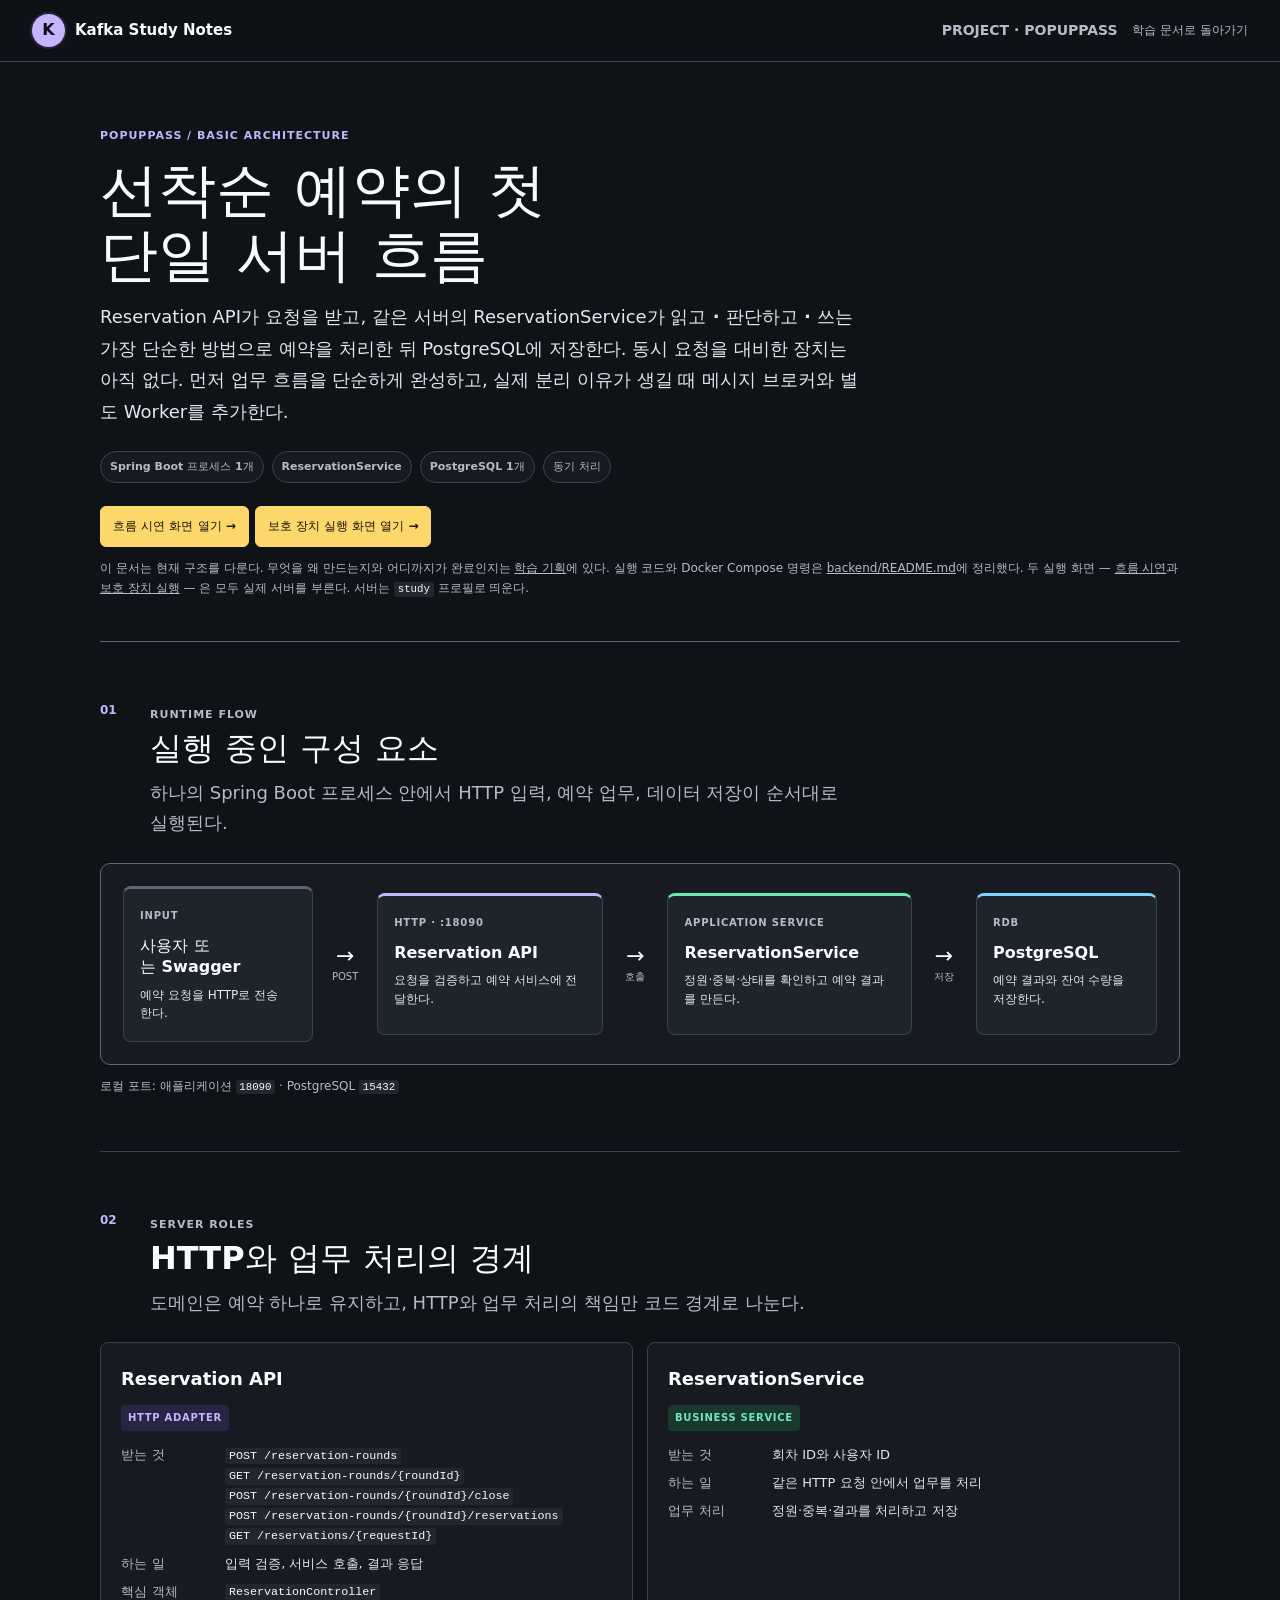
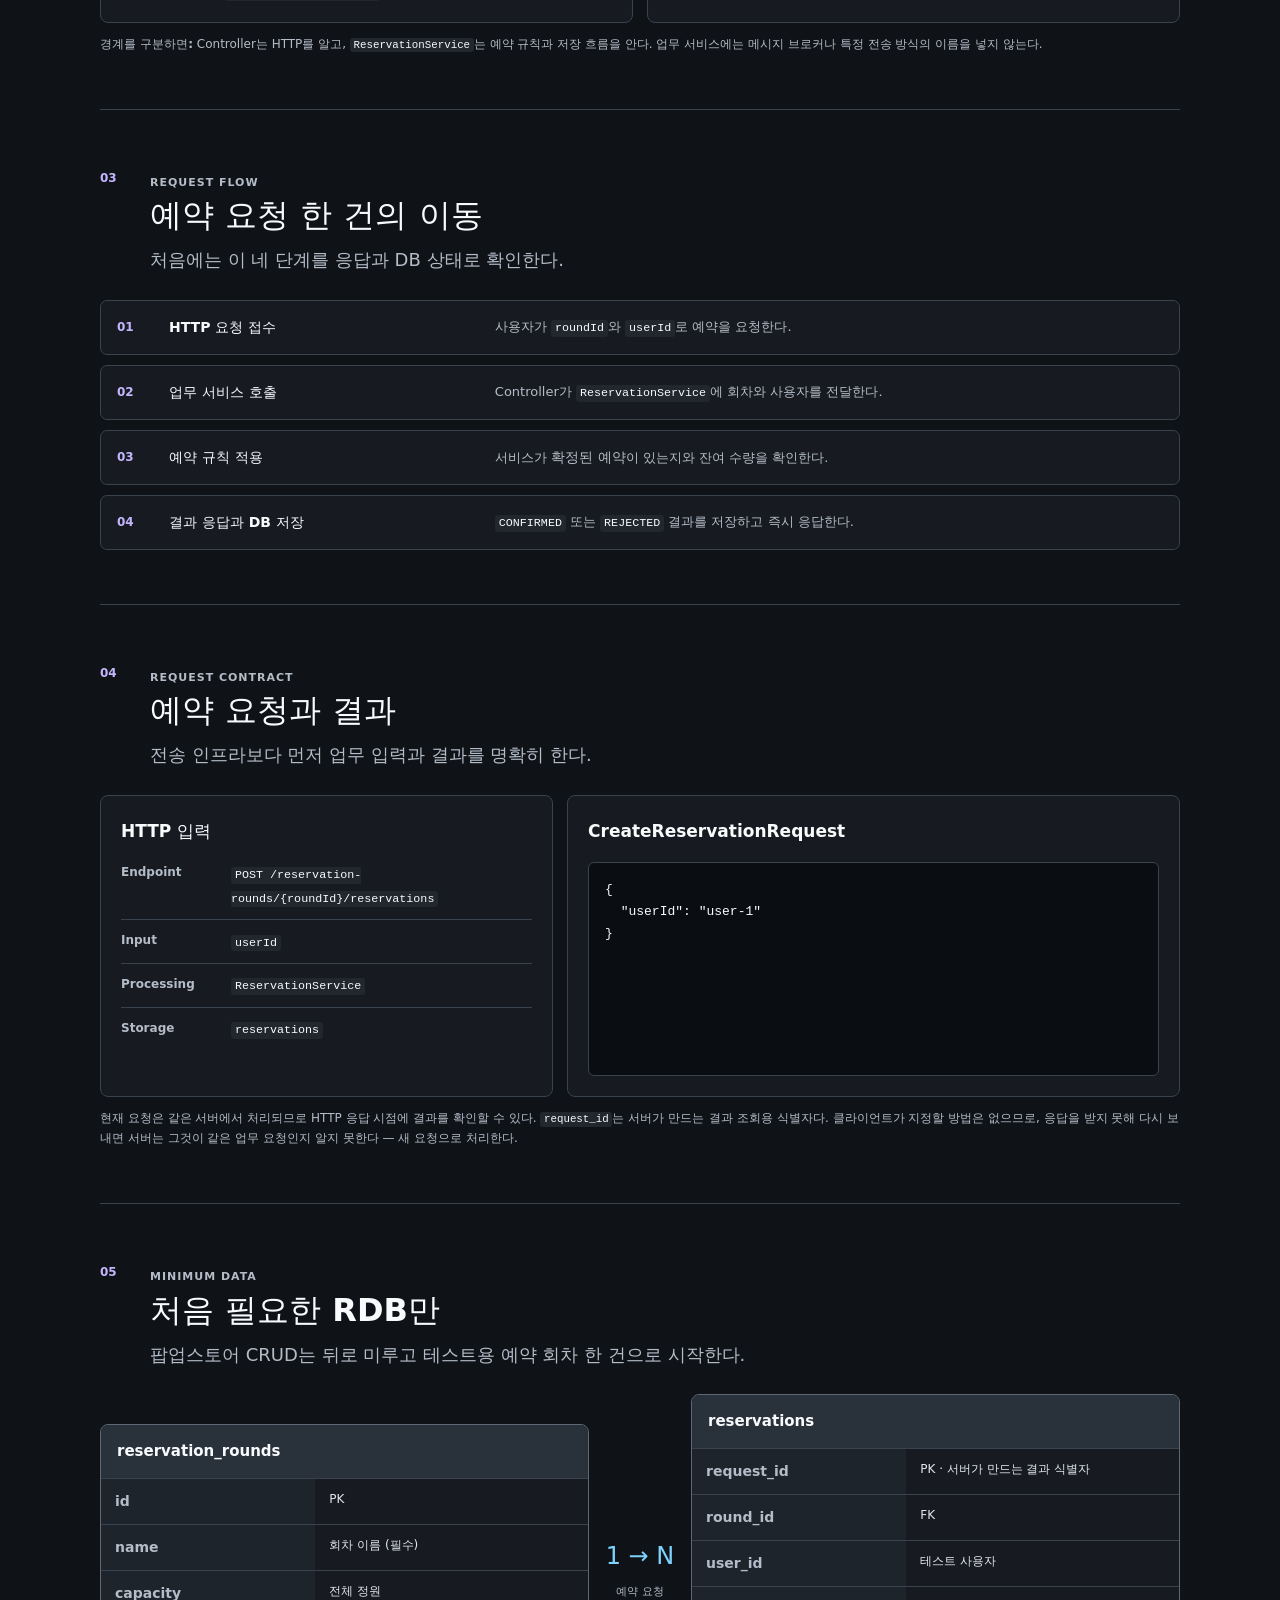
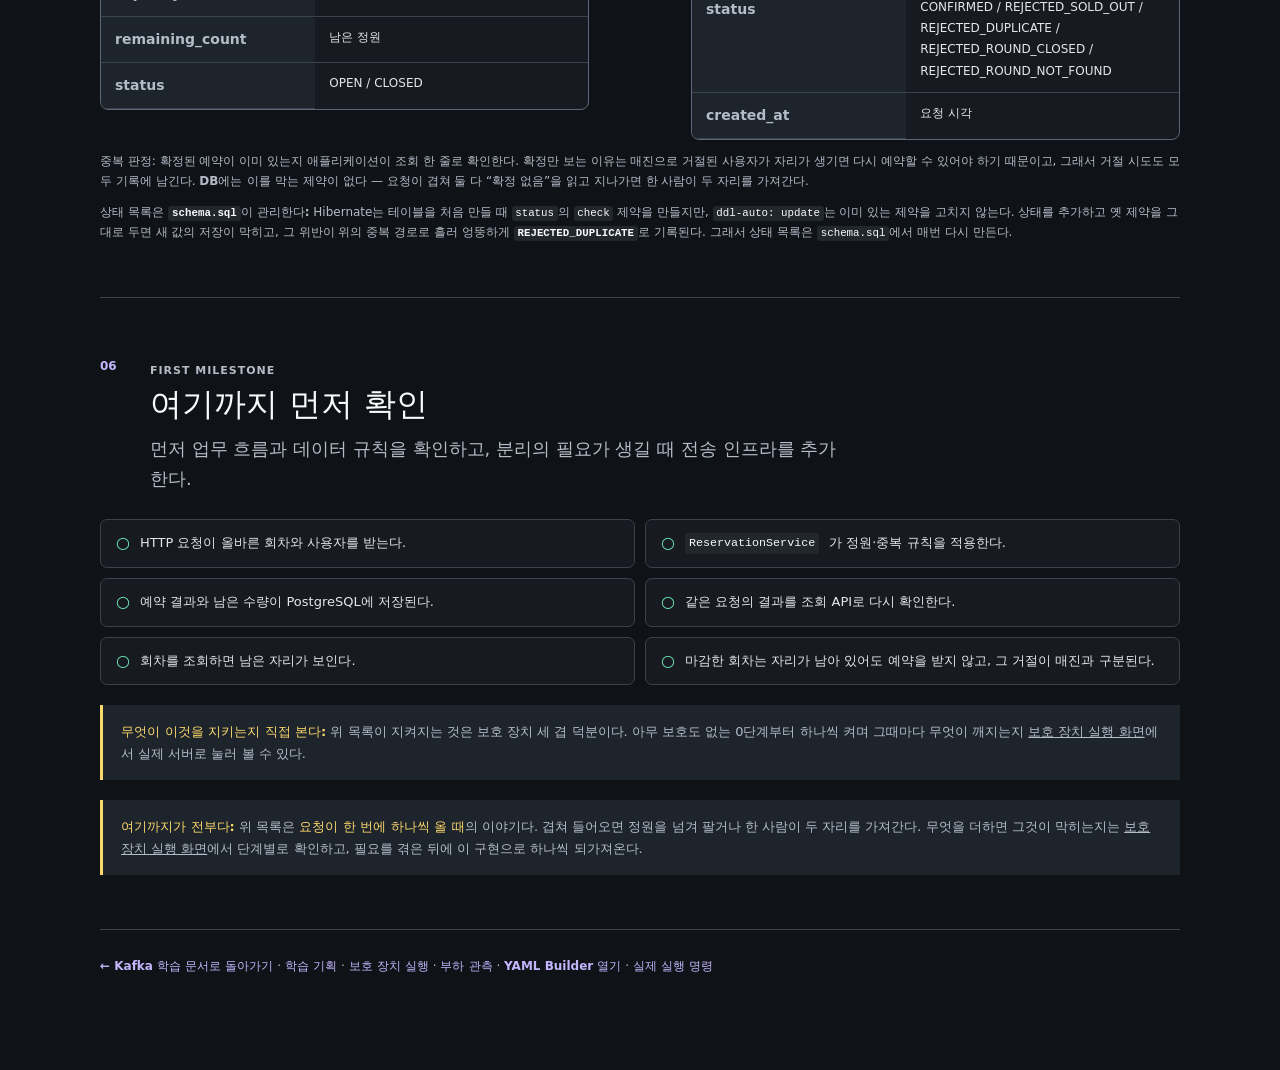
==== site/popup-pass-architecture.html @ 5873f917 "feat: PopupPass 순정 동기 MVP와 학습 화면 추가" ====
<!doctype html>
<html lang="ko">
<head>
  <meta charset="utf-8">
  <meta name="viewport" content="width=device-width, initial-scale=1">
  <meta name="theme-color" content="#0f1217">
  <meta name="description" content="PopupPass 단일 서버 MVP 아키텍처: HTTP API, 예약 서비스, PostgreSQL의 기본 흐름">
  <title>PopupPass MVP Architecture | Kafka Study Notes</title>
  <link rel="icon" href="data:,">
  <link rel="stylesheet" href="./assets/styles.css">
  <link rel="stylesheet" href="./assets/architecture.css">
</head>
<body class="architecture-mode">
  <a class="skip-link" href="#main-content">본문으로 이동</a>

  <header class="topbar">
    <a class="brand" href="./index.html#top" aria-label="Kafka 학습 문서로 돌아가기">
      <span class="brand-mark">K</span>
      <span class="brand-name">Kafka Study Notes</span>
    </a>
    <div class="topbar-context">PROJECT · POPUPPASS</div>
    <a class="architecture-back" href="./index.html#overview">학습 문서로 돌아가기</a>
  </header>

  <div class="page-shell">
    <main id="main-content">
      <header class="architecture-hero">
        <p class="architecture-eyebrow">PopupPass / Basic Architecture</p>
        <h1>선착순 예약의 첫 단일 서버 흐름</h1>
        <p class="architecture-lead">Reservation API가 요청을 받고, 같은 서버의 ReservationService가 <strong>읽고 · 판단하고 · 쓰는</strong> 가장 단순한 방법으로 예약을 처리한 뒤 PostgreSQL에 저장한다. 동시 요청을 대비한 장치는 아직 없다. 먼저 업무 흐름을 단순하게 완성하고, 실제 분리 이유가 생길 때 메시지 브로커와 별도 Worker를 추가한다.</p>
        <div class="architecture-pills" aria-label="첫 단계 구성">
          <span class="architecture-pill">Spring Boot 프로세스 1개</span>
          <span class="architecture-pill">ReservationService</span>
          <span class="architecture-pill">PostgreSQL 1개</span>
          <span class="architecture-pill">동기 처리</span>
        </div>
        <a class="architecture-demo-link" href="./popup-pass-demo.html">흐름 시연 화면 열기 →</a>
        <a class="architecture-demo-link" href="./popup-pass-guards.html">보호 장치 실행 화면 열기 →</a>
        <p class="architecture-note">이 문서는 <strong>현재 구조</strong>를 다룬다. 무엇을 왜 만드는지와 어디까지가 완료인지는 <a href="./popup-pass-plan.html">학습 기획</a>에 있다. 실행 코드와 Docker Compose 명령은 <a href="../backend/README.md">backend/README.md</a>에 정리했다. 두 실행 화면 &mdash; <a href="./popup-pass-demo.html">흐름 시연</a>과 <a href="./popup-pass-guards.html">보호 장치 실행</a> &mdash; 은 모두 실제 서버를 부른다. 서버는 <code>study</code> 프로필로 띄운다.</p>
      </header>

      <section class="architecture-section" id="architecture-flow">
        <div class="architecture-section-heading">
          <span>01</span>
          <div>
            <p class="architecture-section-label">Runtime Flow</p>
            <h2>실행 중인 구성 요소</h2>
            <p>하나의 Spring Boot 프로세스 안에서 HTTP 입력, 예약 업무, 데이터 저장이 순서대로 실행된다.</p>
          </div>
        </div>

        <div class="architecture-flow" role="img" aria-label="사용자에서 Reservation API, ReservationService, PostgreSQL로 이어지는 예약 처리 흐름">
          <article class="architecture-node">
            <span class="node-kind">Input</span>
            <strong>사용자 또는 Swagger</strong>
            <p>예약 요청을 HTTP로 전송한다.</p>
          </article>
          <div class="architecture-arrow" aria-hidden="true"><b>→</b><span>POST</span></div>
          <article class="architecture-node api">
            <span class="node-kind">HTTP · :18090</span>
            <strong>Reservation API</strong>
            <p>요청을 검증하고 예약 서비스에 전달한다.</p>
          </article>
          <div class="architecture-arrow" aria-hidden="true"><b>→</b><span>호출</span></div>
          <article class="architecture-node service">
            <span class="node-kind">Application Service</span>
            <strong>ReservationService</strong>
            <p>정원·중복·상태를 확인하고 예약 결과를 만든다.</p>
          </article>
          <div class="architecture-arrow" aria-hidden="true"><b>→</b><span>저장</span></div>
          <article class="architecture-node db">
            <span class="node-kind">RDB</span>
            <strong>PostgreSQL</strong>
            <p>예약 결과와 잔여 수량을 저장한다.</p>
          </article>
        </div>
        <p class="architecture-note">로컬 포트: 애플리케이션 <code>18090</code> · PostgreSQL <code>15432</code></p>
      </section>

      <section class="architecture-section" id="roles">
        <div class="architecture-section-heading">
          <span>02</span>
          <div>
            <p class="architecture-section-label">Server Roles</p>
            <h2>HTTP와 업무 처리의 경계</h2>
            <p>도메인은 예약 하나로 유지하고, HTTP와 업무 처리의 책임만 코드 경계로 나눈다.</p>
          </div>
        </div>

        <div class="architecture-card-grid">
          <article class="architecture-card">
            <h3>Reservation API</h3>
            <span class="card-role">HTTP Adapter</span>
            <dl>
              <dt>받는 것</dt>
              <dd>
                <code>POST /reservation-rounds</code><br>
                <code>GET /reservation-rounds/{roundId}</code><br>
                <code>POST /reservation-rounds/{roundId}/close</code><br>
                <code>POST /reservation-rounds/{roundId}/reservations</code><br>
                <code>GET /reservations/{requestId}</code>
              </dd>
              <dt>하는 일</dt>
              <dd>입력 검증, 서비스 호출, 결과 응답</dd>
              <dt>핵심 객체</dt>
              <dd><code>ReservationController</code></dd>
            </dl>
          </article>
          <article class="architecture-card service">
            <h3>ReservationService</h3>
            <span class="card-role">Business Service</span>
            <dl>
              <dt>받는 것</dt>
              <dd>회차 ID와 사용자 ID</dd>
              <dt>하는 일</dt>
              <dd>같은 HTTP 요청 안에서 업무를 처리</dd>
              <dt>업무 처리</dt>
              <dd>정원·중복·결과를 처리하고 저장</dd>
            </dl>
          </article>
        </div>
        <p class="architecture-note"><strong>경계를 구분하면:</strong> Controller는 HTTP를 알고, <code>ReservationService</code>는 예약 규칙과 저장 흐름을 안다. 업무 서비스에는 메시지 브로커나 특정 전송 방식의 이름을 넣지 않는다.</p>
      </section>

      <section class="architecture-section" id="request-flow">
        <div class="architecture-section-heading">
          <span>03</span>
          <div>
            <p class="architecture-section-label">Request Flow</p>
            <h2>예약 요청 한 건의 이동</h2>
            <p>처음에는 이 네 단계를 응답과 DB 상태로 확인한다.</p>
          </div>
        </div>

        <ol class="architecture-timeline">
          <li><span class="step-number">01</span><strong>HTTP 요청 접수</strong><span>사용자가 <code>roundId</code>와 <code>userId</code>로 예약을 요청한다.</span></li>
          <li><span class="step-number">02</span><strong>업무 서비스 호출</strong><span>Controller가 <code>ReservationService</code>에 회차와 사용자를 전달한다.</span></li>
          <li><span class="step-number">03</span><strong>예약 규칙 적용</strong><span>서비스가 <strong>확정된 예약</strong>이 있는지와 잔여 수량을 확인한다.</span></li>
          <li><span class="step-number">04</span><strong>결과 응답과 DB 저장</strong><span><code>CONFIRMED</code> 또는 <code>REJECTED</code> 결과를 저장하고 즉시 응답한다.</span></li>
        </ol>
      </section>

      <section class="architecture-section" id="record">
        <div class="architecture-section-heading">
          <span>04</span>
          <div>
            <p class="architecture-section-label">Request Contract</p>
            <h2>예약 요청과 결과</h2>
            <p>전송 인프라보다 먼저 업무 입력과 결과를 명확히 한다.</p>
          </div>
        </div>

        <div class="architecture-record">
          <div class="architecture-record-panel">
            <h3>HTTP 입력</h3>
            <dl class="architecture-record-list">
              <div><dt>Endpoint</dt><dd><code>POST /reservation-rounds/{roundId}/reservations</code></dd></div>
              <div><dt>Input</dt><dd><code>userId</code></dd></div>
              <div><dt>Processing</dt><dd><code>ReservationService</code></dd></div>
              <div><dt>Storage</dt><dd><code>reservations</code></dd></div>
            </dl>
          </div>
          <div class="architecture-record-panel">
            <h3>CreateReservationRequest</h3>
            <pre><code>{
  "userId": "user-1"
}</code></pre>
          </div>
        </div>
        <p class="architecture-note">현재 요청은 같은 서버에서 처리되므로 HTTP 응답 시점에 결과를 확인할 수 있다. <code>request_id</code>는 <strong>서버가 만드는 결과 조회용 식별자</strong>다. 클라이언트가 지정할 방법은 없으므로, 응답을 받지 못해 다시 보내면 서버는 그것이 같은 업무 요청인지 알지 못한다 &mdash; 새 요청으로 처리한다.</p>
      </section>

      <section class="architecture-section" id="data-model">
        <div class="architecture-section-heading">
          <span>05</span>
          <div>
            <p class="architecture-section-label">Minimum Data</p>
            <h2>처음 필요한 RDB만</h2>
            <p>팝업스토어 CRUD는 뒤로 미루고 테스트용 예약 회차 한 건으로 시작한다.</p>
          </div>
        </div>

        <div class="architecture-data-model">
          <div class="architecture-table">
            <h3>reservation_rounds</h3>
            <table>
              <tbody>
                <tr><th>id</th><td>PK</td></tr>
                <tr><th>name</th><td>회차 이름 (필수)</td></tr>
                <tr><th>capacity</th><td>전체 정원</td></tr>
                <tr><th>remaining_count</th><td>남은 정원</td></tr>
                <tr><th>status</th><td>OPEN / CLOSED</td></tr>
              </tbody>
            </table>
          </div>
          <div class="architecture-relation" aria-hidden="true"><b>1 → N</b><span>예약 요청</span></div>
          <div class="architecture-table">
            <h3>reservations</h3>
            <table>
              <tbody>
                <tr><th>request_id</th><td>PK · 서버가 만드는 결과 식별자</td></tr>
                <tr><th>round_id</th><td>FK</td></tr>
                <tr><th>user_id</th><td>테스트 사용자</td></tr>
                <tr><th>status</th><td>CONFIRMED / REJECTED_SOLD_OUT / REJECTED_DUPLICATE / REJECTED_ROUND_CLOSED / REJECTED_ROUND_NOT_FOUND</td></tr>
                <tr><th>created_at</th><td>요청 시각</td></tr>
              </tbody>
            </table>
          </div>
        </div>
        <p class="architecture-note">중복 판정: 확정된 예약이 이미 있는지 <strong>애플리케이션이 조회 한 줄로</strong> 확인한다. 확정만 보는 이유는 매진으로 거절된 사용자가 자리가 생기면 다시 예약할 수 있어야 하기 때문이고, 그래서 거절 시도도 모두 기록에 남긴다. <strong>DB에는 이를 막는 제약이 없다</strong> &mdash; 요청이 겹쳐 둘 다 &ldquo;확정 없음&rdquo;을 읽고 지나가면 한 사람이 두 자리를 가져간다.</p>
        <p class="architecture-note"><strong>상태 목록은 <code>schema.sql</code>이 관리한다:</strong> Hibernate는 테이블을 처음 만들 때 <code>status</code>의 <code>check</code> 제약을 만들지만, <code>ddl-auto: update</code>는 이미 있는 제약을 고치지 않는다. 상태를 추가하고 옛 제약을 그대로 두면 새 값의 저장이 막히고, 그 위반이 위의 중복 경로로 흘러 <strong>엉뚱하게 <code>REJECTED_DUPLICATE</code>로 기록된다</strong>. 그래서 상태 목록은 <code>schema.sql</code>에서 매번 다시 만든다.</p>
      </section>

      <section class="architecture-section" id="next-step">
        <div class="architecture-section-heading">
          <span>06</span>
          <div>
            <p class="architecture-section-label">First Milestone</p>
            <h2>여기까지 먼저 확인</h2>
            <p>먼저 업무 흐름과 데이터 규칙을 확인하고, 분리의 필요가 생길 때 전송 인프라를 추가한다.</p>
          </div>
        </div>

        <ul class="architecture-checklist">
          <li>HTTP 요청이 올바른 회차와 사용자를 받는다.</li>
          <li><code>ReservationService</code>가 정원·중복 규칙을 적용한다.</li>
          <li>예약 결과와 남은 수량이 PostgreSQL에 저장된다.</li>
          <li>같은 요청의 결과를 조회 API로 다시 확인한다.</li>
          <li>회차를 조회하면 남은 자리가 보인다.</li>
          <li>마감한 회차는 자리가 남아 있어도 예약을 받지 않고, 그 거절이 매진과 구분된다.</li>
        </ul>

        <div class="architecture-later"><strong>무엇이 이것을 지키는지 직접 본다:</strong> 위 목록이 지켜지는 것은 보호 장치 세 겹 덕분이다. 아무 보호도 없는 0단계부터 하나씩 켜며 그때마다 무엇이 깨지는지 <a href="./popup-pass-guards.html">보호 장치 실행 화면</a>에서 실제 서버로 눌러 볼 수 있다.</div>

        <div class="architecture-later"><strong>여기까지가 전부다:</strong> 위 목록은 <strong>요청이 한 번에 하나씩 올 때</strong>의 이야기다. 겹쳐 들어오면 정원을 넘겨 팔거나 한 사람이 두 자리를 가져간다. 무엇을 더하면 그것이 막히는지는 <a href="./popup-pass-guards.html">보호 장치 실행 화면</a>에서 단계별로 확인하고, 필요를 겪은 뒤에 이 구현으로 하나씩 되가져온다.</div>
      </section>

      <footer class="architecture-footer">
        <a href="./index.html#overview">← Kafka 학습 문서로 돌아가기</a>
        <span> · </span>
        <a href="./popup-pass-plan.html">학습 기획</a>
        <span> · </span>
        <a href="./popup-pass-guards.html">보호 장치 실행</a>
        <span> · </span>
        <a href="./popup-pass-load.html">부하 관측</a>
        <span> · </span>
        <a href="./yaml-builder.html">YAML Builder 열기</a>
        <span> · </span>
        <a href="../backend/README.md">실제 실행 명령</a>
      </footer>
    </main>
  </div>
</body>
</html>
---- site/assets/styles.css ----
:root {
  color-scheme: dark;
  --bg: #0f1217;
  --surface: #171b21;
  --panel: #1e242c;
  --panel-strong: #29313b;
  --text: #f8fafc;
  --body: #e3e7ed;
  --muted: #b4bcc8;
  --line: #3a424d;
  --line-strong: #5c6877;
  --producer: #c4b5fd;
  --producer-soft: #292344;
  --producer-line: #6b5aa7;
  --metadata: #7dd3fc;
  --partition: #7dd3fc;
  --partition-soft: #192f3e;
  --broker: #d8b4fe;
  --broker-soft: #2e2140;
  --consumer: #6ee7b7;
  --consumer-soft: #19392f;
  --builder: #fcd76b;
  --builder-soft: #3a2f16;
  --danger: #fda4af;
  --danger-soft: #3b2027;
  --code-bg: #0a0d12;
  --code-text: #f1f5f9;
  --header-height: 58px;
  --content-width: 900px;
  font-family: Pretendard, "Noto Sans KR", "Apple SD Gothic Neo", Inter, system-ui, -apple-system, BlinkMacSystemFont, "Segoe UI", sans-serif;
  --font-display: "Arial Rounded MT Bold", "Arial Rounded Bold", "Apple SD Gothic Neo", Pretendard, "Noto Sans KR", system-ui, sans-serif;
  font-synthesis: none;
}

* {
  box-sizing: border-box;
}

html {
  scroll-behavior: auto;
  scroll-padding-top: calc(var(--header-height) + 24px);
}

body {
  margin: 0;
  color: var(--text);
  background: var(--bg);
  font-size: 16px;
  line-height: 1.78;
  letter-spacing: 0;
}

a {
  color: inherit;
}

button,
summary {
  font: inherit;
  letter-spacing: 0;
}

.skip-link {
  position: fixed;
  top: 8px;
  left: 8px;
  z-index: 100;
  padding: 8px 12px;
  color: var(--bg);
  background: var(--text);
  border-radius: 4px;
  transform: translateY(-160%);
}

.skip-link:focus {
  transform: translateY(0);
}

.reading-progress {
  position: fixed;
  inset: 0 0 auto;
  z-index: 90;
  height: 3px;
  background: transparent;
}

.reading-progress span {
  display: block;
  width: 0;
  height: 100%;
  background: linear-gradient(90deg, var(--producer) 0 55%, var(--broker) 55% 100%);
  transition: width 100ms linear;
}

.topbar {
  position: sticky;
  top: 0;
  z-index: 50;
  display: flex;
  align-items: center;
  height: var(--header-height);
  padding: 0 28px;
  background: rgba(15, 18, 23, 0.96);
  border-bottom: 1px solid var(--line);
  backdrop-filter: blur(10px);
}

.brand {
  display: inline-flex;
  align-items: center;
  gap: 10px;
  color: var(--text);
  text-decoration: none;
}

.brand-mark {
  display: grid;
  width: 30px;
  height: 30px;
  place-items: center;
  color: #110d1b;
  background: var(--producer);
  box-shadow: 0 0 0 2px rgba(167, 139, 250, 0.16);
  border-radius: 50%;
  font-size: 15px;
  font-weight: 800;
}

.brand-name {
  font-size: 14px;
  font-weight: 750;
}

.topbar-context {
  display: flex;
  align-items: center;
  gap: 10px;
  margin-left: auto;
  color: var(--muted);
  font-size: 13px;
  font-weight: 650;
}

.chapter-switch {
  display: inline-flex;
  gap: 3px;
  margin-left: 20px;
  padding: 3px;
  background: var(--surface);
  border: 1px solid var(--line);
  border-radius: 7px;
}

.chapter-switch a {
  display: inline-flex;
  align-items: center;
  padding: 6px 10px;
  color: var(--muted);
  background: transparent;
  border: 0;
  border-radius: 4px;
  cursor: pointer;
  font-size: 12px;
  font-weight: 760;
  line-height: 1.2;
  text-decoration: none;
  transition: color 140ms ease, background 140ms ease, box-shadow 140ms ease;
}

.chapter-switch a .chapter-index {
  margin-right: 4px;
  color: var(--producer);
  font-size: 10px;
  font-variant-numeric: tabular-nums;
}

.chapter-switch a:hover,
.chapter-switch a:focus-visible {
  color: var(--text);
  background: var(--panel-strong);
  outline: none;
}

.chapter-switch a:focus-visible {
  box-shadow: 0 0 0 2px rgba(167, 139, 250, 0.5);
}

.chapter-switch a.is-active {
  color: var(--text);
  background: var(--producer-soft);
  box-shadow: inset 0 0 0 1px rgba(167, 139, 250, 0.28);
}

.chapter-switch a.is-active .chapter-index {
  color: #c4b5fd;
}

.tool-launch {
  display: inline-flex;
  align-items: baseline;
  gap: 7px;
  margin-left: 10px;
  padding: 7px 10px;
  color: var(--muted);
  background: rgba(251, 191, 36, 0.05);
  border: 1px solid rgba(251, 191, 36, 0.28);
  border-radius: 5px;
  text-decoration: none;
  transition: color 140ms ease, background 140ms ease, border-color 140ms ease;
}

.tool-launch span {
  color: var(--builder);
  font-size: 9px;
  font-weight: 850;
  letter-spacing: 0.08em;
}

.tool-launch strong {
  font-size: 12px;
  font-weight: 760;
}

.tool-launch:hover,
.tool-launch:focus-visible,
.tool-launch.is-active {
  color: var(--text);
  background: var(--builder-soft);
  border-color: var(--builder);
  outline: none;
}

.builder-topbar .tool-launch {
  margin-left: auto;
}

.builder-page-back {
  margin-left: 12px;
  color: var(--muted);
  font-size: 12px;
  font-weight: 700;
  text-decoration: none;
}

.builder-page-back:hover,
.builder-page-back:focus-visible {
  color: var(--text);
  text-decoration: underline;
  outline: none;
}

.topbar-index {
  padding-left: 10px;
  color: var(--broker);
  border-left: 1px solid var(--line);
  font-variant-numeric: tabular-nums;
}

.mobile-nav {
  display: none;
}

.page-shell {
  display: grid;
  grid-template-columns: 248px minmax(0, var(--content-width));
  gap: 48px;
  width: min(1244px, calc(100% - 48px));
  margin: 0 auto;
}

.sidebar {
  position: sticky;
  top: var(--header-height);
  align-self: start;
  height: calc(100vh - var(--header-height));
  padding: 38px 28px 32px 0;
  border-right: 1px solid var(--line);
  overflow-y: auto;
}

.sidebar-heading {
  display: flex;
  align-items: flex-start;
  gap: 12px;
  padding-bottom: 22px;
  border-bottom: 1px solid var(--line);
}

.section-number {
  color: var(--producer);
  font-size: 12px;
  font-weight: 800;
  font-variant-numeric: tabular-nums;
}

.sidebar-heading div {
  display: grid;
  gap: 2px;
}

.sidebar-heading strong {
  font-size: 14px;
}

.sidebar-heading div span {
  color: var(--muted);
  font-size: 12px;
}

.toc {
  display: grid;
  gap: 2px;
  padding: 18px 0;
}

.toc[hidden] {
  display: none;
}

.toc-group {
  display: flex;
  align-items: center;
  gap: 10px;
  margin-top: 11px;
  padding: 9px 10px 4px 16px;
  color: var(--muted);
  font-size: 9px;
  font-weight: 850;
  letter-spacing: 0.08em;
  text-transform: uppercase;
}

.toc-group:first-child {
  margin-top: 0;
}

.toc a {
  position: relative;
  padding: 7px 10px 7px 16px;
  color: var(--muted);
  border-radius: 4px;
  font-size: 13px;
  font-weight: 600;
  text-decoration: none;
}

.toc a::before {
  position: absolute;
  top: 50%;
  left: 0;
  width: 3px;
  height: 0;
  background: var(--producer);
  border-radius: 2px;
  content: "";
  transform: translateY(-50%);
  transition: height 140ms ease;
}

.toc a:hover,
.toc a.is-active {
  color: var(--text);
  background: var(--panel);
}

.toc a.is-active::before {
  height: 18px;
}

.sidebar-source {
  display: grid;
  gap: 2px;
  padding-top: 18px;
  border-top: 1px solid var(--line);
  font-size: 12px;
}

.sidebar-source span {
  color: var(--muted);
}

.sidebar-source a {
  color: var(--producer);
  font-weight: 650;
  text-decoration: none;
  overflow-wrap: break-word;
}

main {
  min-width: 0;
  padding: 62px 0 96px;
}

.article-header {
  padding-bottom: 46px;
  border-bottom: 1px solid var(--line-strong);
}

.eyebrow {
  margin: 0 0 10px;
  color: var(--producer);
  font-size: 12px;
  font-weight: 800;
  text-transform: uppercase;
}

h1,
h2,
h3,
p {
  letter-spacing: 0;
}

h1 {
  margin: 0;
  font-size: 42px;
  line-height: 1.16;
}

.lead {
  max-width: 720px;
  margin: 16px 0 0;
  color: var(--body);
  font-size: 20px;
  line-height: 1.6;
}

.quick-facts {
  display: grid;
  grid-template-columns: repeat(4, minmax(0, 1fr));
  margin: 34px 0 0;
  border-top: 1px solid var(--line);
  border-bottom: 1px solid var(--line);
}

.quick-facts div {
  padding: 15px 16px;
  border-right: 1px solid var(--line);
}

.quick-facts div:last-child {
  border-right: 0;
}

.quick-facts dt {
  color: var(--muted);
  font-size: 11px;
  font-weight: 700;
}

.quick-facts dd {
  margin: 2px 0 0;
  font-size: 14px;
  font-weight: 750;
}

.system-plane-map {
  display: grid;
  grid-template-columns: repeat(3, minmax(0, 1fr));
  margin: 34px 0 0;
  border: 1px solid var(--line-strong);
  border-radius: 8px;
  overflow: hidden;
}

.system-plane-map article {
  display: grid;
  gap: 8px;
  align-content: start;
  min-width: 0;
  padding: 18px;
  background: var(--surface);
}

.system-plane-map article + article {
  border-left: 1px solid var(--line);
}

.system-plane-map article > span {
  color: var(--producer);
  font-size: 9px;
  font-weight: 850;
  letter-spacing: 0.08em;
}

.system-plane-map .cluster-boundary-card {
  background: linear-gradient(145deg, rgba(216, 180, 254, 0.1), var(--surface) 72%);
}

.system-plane-map .cluster-boundary-card > span {
  color: var(--broker);
}

.system-plane-map .control-plane-card {
  background: linear-gradient(145deg, rgba(125, 211, 252, 0.1), var(--surface) 72%);
}

.system-plane-map .control-plane-card > span {
  color: var(--partition);
}

.system-plane-map strong {
  font-size: 14px;
  line-height: 1.4;
}

.system-plane-map p {
  margin: 0;
  color: var(--muted);
  font-size: 11px;
  line-height: 1.6;
}

.plane-boundary-note {
  margin: 12px 0 0;
  padding: 12px 14px;
  color: var(--muted);
  background: rgba(125, 211, 252, 0.06);
  border-left: 2px solid var(--partition);
  font-size: 12px;
  line-height: 1.65;
}

.plane-boundary-note strong {
  color: var(--text);
}

.flow-summary {
  display: flex;
  flex-wrap: wrap;
  align-items: center;
  gap: 8px;
  margin: 26px 0 0;
  padding: 0;
  list-style: none;
}

.flow-summary li {
  display: inline-flex;
  align-items: center;
  color: var(--body);
  font-size: 13px;
  font-weight: 650;
}

.flow-summary li:not(:last-child)::after {
  margin-left: 8px;
  color: var(--broker);
  content: "→";
}

.document-roadmap {
  display: grid;
  grid-template-columns: repeat(4, minmax(0, 1fr));
  margin-top: 28px;
  border: 1px solid var(--line-strong);
  border-radius: 8px;
  overflow: hidden;
}

.document-roadmap a {
  position: relative;
  display: grid;
  align-content: start;
  gap: 7px;
  min-width: 0;
  padding: 18px 16px;
  color: inherit;
  background: linear-gradient(145deg, rgba(167, 139, 250, 0.06), transparent 70%);
  text-decoration: none;
  transition: background 140ms ease;
}

.document-roadmap a + a {
  border-left: 1px solid var(--line);
}

.document-roadmap a:hover,
.document-roadmap a:focus-visible {
  background: var(--producer-soft);
  outline: none;
}

.document-roadmap span {
  display: flex;
  align-items: center;
  justify-content: space-between;
  gap: 8px;
  color: var(--producer);
  font-size: 9px;
  font-weight: 850;
  letter-spacing: 0.07em;
}

.document-roadmap span b {
  padding: 2px 6px;
  color: var(--muted);
  background: #1b1d24;
  border-radius: 10px;
  font-size: 9px;
  letter-spacing: 0;
}

.document-roadmap strong {
  font-size: 13px;
}

.document-roadmap p {
  margin: 0;
  color: var(--muted);
  font-size: 10px;
  line-height: 1.5;
}

.content-section {
  padding: 58px 0;
  border-bottom: 1px solid var(--line);
}

.section-heading {
  display: grid;
  grid-template-columns: 40px minmax(0, 1fr);
  gap: 12px;
  align-items: start;
  margin-bottom: 24px;
}

.section-heading > span {
  padding-top: 4px;
  color: var(--producer);
  font-size: 12px;
  font-weight: 800;
  font-variant-numeric: tabular-nums;
}

.section-heading p {
  margin: 0 0 2px;
  color: var(--muted);
  font-size: 11px;
  font-weight: 750;
  text-transform: uppercase;
}

.section-heading h2 {
  margin: 0;
  font-size: 28px;
  line-height: 1.3;
}

.content-section > p,
.content-section > h3 {
  margin-left: 52px;
}

.content-section > p {
  color: var(--body);
  line-height: 1.82;
}

.content-section > h3 {
  margin-top: 36px;
  margin-bottom: 10px;
  font-size: 18px;
}

code {
  padding: 0.12em 0.34em;
  color: var(--text);
  background: #22262d;
  border-radius: 3px;
  font-family: "SFMono-Regular", Consolas, "Liberation Mono", monospace;
  font-size: 0.9em;
  /* 식별자를 카드 폭에 맞춘다는 이유로 단어 중간에서 자르지 않는다. */
  overflow-wrap: break-word;
  word-break: normal;
}

p {
  text-wrap: pretty;
}

h1,
h2,
h3,
strong {
  text-wrap: balance;
}

.standard-choices {
  display: grid;
  grid-template-columns: repeat(3, minmax(0, 1fr));
  margin: 30px 0 0 52px;
  border: 1px solid var(--line-strong);
  border-radius: 8px;
  overflow: hidden;
}

.standard-choices article {
  display: grid;
  align-content: start;
  gap: 10px;
  min-width: 0;
  padding: 22px 20px;
}

.standard-choices article + article {
  border-left: 1px solid var(--line);
}

.standard-choices .recommended-choice {
  background: linear-gradient(145deg, rgba(103, 199, 255, 0.12), rgba(167, 139, 250, 0.05) 72%);
  box-shadow: inset 3px 0 var(--metadata);
}

.standard-choices > article > span,
.component-status span,
.send-modes article > span,
.optional-pattern article > span,
.factory-map span {
  color: var(--muted);
  font-size: 9px;
  font-weight: 850;
  letter-spacing: 0.08em;
  text-transform: uppercase;
}

.standard-choices .recommended-choice > span {
  color: var(--metadata);
}

.standard-choices h3 {
  margin: 0;
  font-size: 15px;
}

.standard-choices code {
  display: block;
  min-height: 58px;
  padding: 10px 11px;
  color: #ddd6fe;
  background: #0b0d11;
  border: 1px solid var(--line);
  font-size: 10px;
  line-height: 1.75;
}

.standard-choices p {
  margin: 0;
  color: var(--muted);
  font-size: 12px;
}

.implementation-version {
  margin: 18px 0 0 52px;
}

.implementation-version + .implementation-version {
  margin-top: 22px;
}

.implementation-version-header {
  display: flex;
  flex-wrap: wrap;
  gap: 12px 20px;
  align-items: center;
  justify-content: space-between;
  padding: 15px 18px;
  background: linear-gradient(90deg, rgba(103, 199, 255, 0.09), transparent 76%);
  border: 1px solid #345b8f;
  border-bottom: 0;
  border-radius: 7px 7px 0 0;
}

.implementation-version-header > div {
  display: grid;
  gap: 2px;
}

.implementation-version-header span {
  color: var(--metadata);
  font-size: 9px;
  font-weight: 850;
  letter-spacing: 0.08em;
}

.implementation-version-header strong {
  font-size: 15px;
}

.implementation-version-header > code {
  color: var(--muted);
  background: #0b0d11;
  border: 1px solid var(--line);
  font-size: 9px;
}

.native-implementation .implementation-version-header {
  background: linear-gradient(90deg, var(--producer-soft), transparent 76%);
  border-color: var(--producer-line);
}

.native-implementation .implementation-version-header span {
  color: var(--producer);
}

.implementation-guide {
  display: grid;
  grid-template-columns: minmax(220px, 0.78fr) minmax(0, 1.52fr);
  margin: 0;
  border: 1px solid var(--line-strong);
  border-radius: 0 0 7px 7px;
  overflow: hidden;
}

/* Spring 예제는 제네릭 타입·Future 선언이 길어 코드 영역을 조금 더 넓게 둔다. */
.spring-implementation .implementation-guide {
  grid-template-columns: minmax(220px, 0.72fr) minmax(0, 1.68fr);
}

.implementation-checklist {
  margin: 0;
  padding: 8px 20px;
  background: linear-gradient(145deg, rgba(103, 199, 255, 0.08), transparent 78%);
  border-right: 1px solid var(--line);
  list-style: none;
}

.implementation-checklist li {
  display: grid;
  grid-template-columns: 28px minmax(0, 1fr);
  gap: 10px;
  align-items: start;
  padding: 14px 0;
}

.implementation-checklist li + li {
  border-top: 1px solid var(--line);
}

.implementation-checklist li > span {
  display: grid;
  place-items: center;
  width: 26px;
  height: 26px;
  color: var(--metadata);
  background: rgba(103, 199, 255, 0.08);
  border: 1px solid #345b8f;
  border-radius: 50%;
  font-family: "SFMono-Regular", Consolas, "Liberation Mono", monospace;
  font-size: 8px;
  font-weight: 850;
}

.implementation-checklist strong {
  display: block;
  font-size: 12px;
}

.implementation-checklist p {
  margin: 3px 0 0;
  color: var(--muted);
  font-size: 11px;
}

.native-implementation .implementation-checklist {
  background: linear-gradient(145deg, var(--producer-soft), transparent 78%);
}

.native-implementation .implementation-checklist li > span {
  color: var(--producer);
  background: var(--producer-soft);
  border-color: var(--producer-line);
}

.implementation-guide .implementation-code {
  margin: 0;
  border-radius: 0;
}

.implementation-code pre {
  padding: 18px 20px;
}

.implementation-rule {
  display: flex;
  flex-wrap: wrap;
  gap: 7px;
  padding: 13px 16px;
  background: var(--producer-soft);
  border-top: 1px solid var(--producer-line);
}

.implementation-rule code {
  color: #ddd6fe;
  background: #171224;
  font-size: 9px;
}

.implementation-rule span {
  flex-basis: 100%;
  color: var(--muted);
  font-size: 10px;
}

.producer-lifecycle {
  display: grid;
  grid-template-columns: repeat(4, minmax(0, 1fr));
  margin: 18px 0 0 52px;
  background: #0d0f13;
  border: 1px solid var(--line);
  border-radius: 7px;
  overflow: hidden;
}

.producer-lifecycle article {
  display: grid;
  grid-template-columns: 30px minmax(0, 1fr);
  gap: 7px 9px;
  align-content: start;
  min-width: 0;
  padding: 18px 16px;
}

.producer-lifecycle article + article {
  border-left: 1px solid var(--line);
}

.producer-lifecycle .lifecycle-index {
  display: grid;
  place-items: center;
  width: 28px;
  height: 28px;
  color: var(--producer);
  background: var(--producer-soft);
  border: 1px solid var(--producer-line);
  border-radius: 50%;
  font-family: "SFMono-Regular", Consolas, "Liberation Mono", monospace;
  font-size: 9px;
  font-weight: 850;
}

.producer-lifecycle strong {
  align-self: center;
  font-size: 12px;
}

.producer-lifecycle p {
  grid-column: 2;
  margin: 0;
  color: var(--muted);
  font-size: 11px;
}

.component-status {
  display: grid;
  grid-template-columns: repeat(3, minmax(0, 1fr));
  margin: 18px 0 0 52px;
  border: 1px solid var(--line-strong);
  border-radius: 8px;
  overflow: hidden;
}

.component-status article {
  display: grid;
  align-content: start;
  min-width: 0;
  padding: 20px 18px;
}

.component-status article + article {
  border-left: 1px solid var(--line);
}

.component-status h3 {
  margin: 10px 0 8px;
  font-size: 15px;
}

.component-status p {
  min-height: 72px;
  margin: 0;
  color: var(--muted);
  font-size: 12px;
}

.component-status article > strong {
  align-self: end;
  margin-top: 14px;
  color: var(--body);
  font-size: 10px;
}

.component-status .core-component {
  background: var(--producer-soft);
  box-shadow: inset 3px 0 var(--producer);
}

.component-status .core-component span,
.component-status .core-component h3 {
  color: var(--producer);
}

.component-status .spring-component {
  background: linear-gradient(135deg, rgba(103, 199, 255, 0.1), transparent 74%);
}

.component-status .spring-component span,
.component-status .support-component span {
  color: var(--metadata);
}

.component-status .support-component {
  border-top: 1px dashed transparent;
}

.factory-map {
  display: grid;
  margin: 22px 0 0 52px;
  background: #0d0f13;
  border: 1px solid #345b8f;
  border-radius: 7px;
  overflow: hidden;
}

.factory-reference-path,
.factory-data-path,
.factory-control-path {
  display: grid;
  gap: 14px;
  align-items: center;
  padding: 15px 18px;
}

.factory-reference-path {
  grid-template-columns: 94px minmax(0, 0.9fr) minmax(0, 1.25fr) minmax(0, 1.45fr);
  background: linear-gradient(90deg, rgba(103, 199, 255, 0.08), transparent 78%);
}

.factory-data-path {
  grid-template-columns: 94px minmax(0, 1fr) auto minmax(0, 1fr) auto minmax(0, 0.7fr);
  border-top: 1px solid var(--line);
}

.factory-control-path {
  grid-template-columns: 94px minmax(0, 1fr) minmax(0, 1.35fr) minmax(0, 1fr);
  background: #101c2b;
  border-top: 1px dashed #345b8f;
}

.factory-map strong {
  min-width: 0;
  font-size: 12px;
  overflow-wrap: break-word;
}

.factory-map b {
  color: var(--metadata);
  font-size: 11px;
}

.type-relationship {
  display: grid;
  grid-template-columns: minmax(0, 1fr) 116px minmax(0, 1fr);
  gap: 14px;
  align-items: center;
  margin: 18px 0 0 52px;
}

.type-stack {
  display: grid;
  gap: 10px;
  min-width: 0;
  padding: 20px;
  background: #0d0f13;
  border: 1px solid var(--line-strong);
  border-radius: 7px;
}

.type-stack header {
  display: flex;
  gap: 12px;
  align-items: center;
  justify-content: space-between;
  margin-bottom: 3px;
}

.type-stack header span {
  color: var(--muted);
  font-size: 9px;
  font-weight: 850;
  letter-spacing: 0.08em;
}

.type-stack header strong {
  color: var(--body);
  font-size: 10px;
}

.type-stack.spring-types {
  background: linear-gradient(145deg, rgba(103, 199, 255, 0.1), #0d0f13 72%);
  border-color: #345b8f;
}

.type-stack.kafka-types {
  background: linear-gradient(145deg, var(--producer-soft), #0d0f13 72%);
  border-color: var(--producer-line);
}

.type-node {
  display: grid;
  grid-template-columns: auto minmax(0, 1fr);
  gap: 10px;
  align-items: center;
  min-width: 0;
  padding: 12px;
  background: #0a0c10;
  border: 1px solid var(--line);
  border-radius: 5px;
}

.type-node small {
  padding: 3px 6px;
  color: var(--muted);
  background: #181b22;
  border: 1px solid var(--line);
  border-radius: 3px;
  font-size: 8px;
  font-weight: 800;
  letter-spacing: 0.05em;
  text-transform: uppercase;
}

.type-node code {
  min-width: 0;
  color: var(--body);
  background: transparent;
  font-size: 12px;
}

.type-node.active-node {
  border-color: var(--producer-line);
  box-shadow: inset 3px 0 var(--producer);
}

.spring-types .active-node {
  border-color: #345b8f;
  box-shadow: inset 3px 0 var(--metadata);
}

.type-node.active-node code {
  color: #ddd6fe;
  font-weight: 800;
}

.type-link {
  display: flex;
  flex-direction: column;
  align-items: center;
  min-height: 30px;
  color: var(--muted);
  font-size: 9px;
}

.type-link b {
  color: var(--producer);
  font-size: 16px;
  line-height: 1;
}

.delegate-bridge {
  display: grid;
  grid-template-columns: minmax(0, 1fr) auto;
  gap: 4px 7px;
  align-items: center;
  justify-items: center;
  color: var(--muted);
  text-align: center;
}

.delegate-bridge span,
.delegate-bridge p {
  grid-column: 1 / -1;
  margin: 0;
  font-size: 9px;
  font-weight: 800;
}

.delegate-bridge strong {
  color: var(--body);
  font-family: "SFMono-Regular", Consolas, "Liberation Mono", monospace;
  font-size: 11px;
}

.delegate-bridge b {
  color: var(--producer);
  font-size: 22px;
  line-height: 1;
}

.delegate-bridge p {
  color: var(--producer);
  font-weight: 700;
}

.send-modes {
  display: grid;
  grid-template-columns: repeat(2, minmax(0, 1fr));
  margin: 18px 0 0 52px;
  border: 1px solid var(--line-strong);
  border-radius: 7px;
  overflow: hidden;
}

.send-modes p,
.optional-pattern p {
  margin: 0;
  color: var(--muted);
  font-size: 12px;
}

.send-modes article {
  display: grid;
  align-content: start;
  gap: 9px;
  padding: 20px 22px;
}

.send-modes article + article {
  border-left: 1px solid var(--line);
}

.send-modes .spring-mode {
  background: linear-gradient(135deg, rgba(103, 199, 255, 0.08), transparent 72%);
}

.send-modes .spring-mode > span {
  color: var(--metadata);
}

.send-modes strong {
  font-size: 14px;
}

.send-modes code {
  padding: 11px 12px;
  color: #ddd6fe;
  background: #0b0d11;
  border: 1px solid var(--line);
  line-height: 1.75;
}

.optional-pattern {
  display: grid;
  grid-template-columns: repeat(2, minmax(0, 1fr));
  margin: 18px 0 0 52px;
  border: 1px solid var(--line);
  border-radius: 7px;
  overflow: hidden;
}

.optional-pattern article {
  display: grid;
  gap: 10px;
  padding: 20px 22px;
}

.optional-pattern article + article {
  background: linear-gradient(135deg, rgba(167, 139, 250, 0.08), transparent 75%);
  border-left: 1px solid var(--line);
}

.optional-pattern code {
  color: #ddd6fe;
  background: transparent;
  font-size: 12px;
}

.diagram {
  margin: 34px 0 0 52px;
  padding: 24px 0 12px;
  background: var(--panel);
  border-top: 1px solid var(--line);
  border-bottom: 1px solid var(--line);
  overflow-x: auto;
}

.diagram img {
  display: block;
  width: 100%;
  max-height: 360px;
  object-fit: contain;
}

.diagram-wide img {
  min-width: 700px;
}

.partition-expansion-diagram {
  padding: 18px 12px 12px;
  background: var(--panel);
}

.partition-expansion-diagram img {
  min-width: 900px;
  max-height: 620px;
}

.diagram-flow img {
  min-width: 560px;
  max-height: 640px;
}

.diagram-overview {
  padding: 28px 18px 14px;
  background: linear-gradient(90deg, var(--panel) 0 30%, var(--producer-soft) 30% 67%, var(--broker-soft) 67% 100%);
}

.diagram-overview img {
  min-width: 1120px;
  max-height: 560px;
}

.diagram figcaption {
  position: sticky;
  left: 0;
  padding: 10px 16px 0;
  color: var(--muted);
  font-size: 12px;
  text-align: center;
}

.architecture-figure {
  margin: 34px 0 0 52px;
}

.architecture-map {
  border: 1px solid var(--line-strong);
  border-radius: 8px;
  overflow: hidden;
  background: var(--surface);
  box-shadow: 0 24px 60px rgba(0, 0, 0, 0.24);
}

.map-zone {
  padding: 18px;
}

.map-zone > header {
  display: flex;
  align-items: baseline;
  justify-content: space-between;
  gap: 16px;
  margin-bottom: 14px;
}

.map-zone > header span {
  font-size: 12px;
  font-weight: 800;
}

.map-zone > header strong {
  color: var(--muted);
  font-size: 11px;
  font-weight: 650;
}

.app-zone {
  background: var(--panel);
}

.producer-zone {
  background: var(--producer-soft);
  border-top: 1px solid var(--line-strong);
  border-bottom: 1px solid var(--line-strong);
}

.producer-zone > header span {
  color: var(--producer);
}

.cluster-zone {
  background: var(--broker-soft);
  border-top: 1px solid #4b386d;
}

.cluster-zone > header span {
  color: var(--broker);
}

.consumer-zone {
  background: var(--consumer-soft);
  border-top: 1px solid #2d6655;
}

.consumer-zone > header span {
  color: var(--consumer);
}

.map-pipeline {
  display: grid;
  gap: 24px;
}

.app-pipeline {
  grid-template-columns: repeat(2, minmax(0, 1fr));
  max-width: 510px;
}

.app-pipeline .record-input-node {
  background: linear-gradient(135deg, #211735, var(--surface));
  border-color: var(--producer);
  box-shadow: inset 3px 0 var(--producer), 0 8px 26px rgba(99, 70, 180, 0.16);
}

.app-pipeline .record-input-node small,
.app-pipeline .record-input-node strong {
  color: var(--producer);
}

.producer-pipeline {
  grid-template-columns: repeat(5, minmax(0, 1fr));
}

.consumer-entry-pipeline {
  max-width: 240px;
}

.consumer-pipeline {
  grid-template-columns: repeat(3, minmax(0, 1fr));
}

.map-pipeline > div {
  position: relative;
  display: grid;
  align-content: start;
  min-width: 0;
  min-height: 82px;
  padding: 12px 13px;
  background: var(--surface);
  border: 1px solid var(--line);
  border-radius: 5px;
}

.producer-pipeline > div {
  border-color: #5f5385;
}

.consumer-entry-pipeline > div,
.consumer-pipeline > div {
  border-color: #34705e;
}

.consumer-pipeline > div:not(:last-child)::after {
  color: var(--consumer);
}

.map-pipeline > div:not(:last-child)::after {
  position: absolute;
  top: 50%;
  right: -18px;
  color: var(--broker);
  content: "→";
  font-size: 14px;
  font-weight: 800;
  transform: translateY(-50%);
}

.map-pipeline small,
.cluster-map small {
  margin-bottom: 4px;
  color: var(--muted);
  font-size: 9px;
  font-weight: 800;
  text-transform: uppercase;
}

.map-pipeline strong,
.cluster-map strong {
  font-size: 12px;
  line-height: 1.4;
}

.map-pipeline span,
.cluster-map span {
  margin-top: 4px;
  color: var(--muted);
  font-size: 10px;
  line-height: 1.4;
}

.map-connector {
  display: grid;
  min-height: 64px;
  place-items: center;
  background: linear-gradient(90deg, var(--panel) 0 50%, var(--producer-soft) 50% 100%);
}

.framework-connector {
  grid-template-columns: 150px auto minmax(0, 1fr);
  gap: 18px;
  padding: 11px 18px;
  background: linear-gradient(90deg, var(--panel), #101c2b 48%, var(--producer-soft));
  border-top: 1px dashed #345b8f;
  border-bottom: 1px dashed #345b8f;
}

.framework-connector small {
  color: var(--metadata);
  font-size: 9px;
  font-weight: 850;
  letter-spacing: 0.08em;
  text-transform: uppercase;
}

.framework-connector strong {
  color: var(--metadata);
  font-size: 12px;
}

.framework-connector strong em {
  margin-left: 5px;
  padding: 2px 5px;
  color: var(--muted);
  border: 1px solid #345b8f;
  border-radius: 3px;
  font-size: 8px;
  font-style: normal;
  text-transform: uppercase;
}

.framework-connector > span {
  justify-self: end;
  color: var(--muted);
  font-size: 10px;
}

.map-connector span {
  position: relative;
  z-index: 1;
}

.map-connector span::after {
  position: absolute;
  top: calc(100% + 2px);
  left: 50%;
  color: var(--producer);
  content: "↓";
  font-size: 12px;
  transform: translateX(-50%);
}

.request-lanes {
  display: grid;
  grid-template-columns: repeat(2, minmax(0, 1fr));
  min-height: 48px;
  background: linear-gradient(90deg, var(--producer-soft), var(--broker-soft));
}

.request-lanes span,
.request-lanes strong {
  display: grid;
  place-items: center;
  padding: 9px 12px;
  font-size: 10px;
  text-align: center;
}

.request-lanes span {
  color: var(--partition);
  border-right: 1px solid var(--line);
  font-weight: 700;
}

.request-lanes strong {
  color: var(--broker);
}

.consumer-fetch-lanes {
  display: grid;
  grid-template-columns: repeat(2, minmax(0, 1fr));
  margin: 14px 0;
  background: linear-gradient(90deg, var(--consumer-soft), var(--broker-soft));
  border: 1px dashed #3c735f;
  border-radius: 5px;
}

.consumer-fetch-lanes span,
.consumer-fetch-lanes strong {
  display: grid;
  gap: 3px;
  padding: 11px 14px;
  color: var(--muted);
  font-size: 10px;
  font-weight: 650;
}

.consumer-fetch-lanes span {
  border-right: 1px solid var(--line);
}

.consumer-fetch-lanes b {
  color: var(--consumer);
  font-size: 10px;
}

.cluster-map {
  display: grid;
  grid-template-columns: minmax(150px, 0.8fr) minmax(190px, 1fr) 26px minmax(190px, 1.1fr);
  gap: 12px;
  align-items: stretch;
}

.metadata-node,
.broker-node {
  display: grid;
  align-content: center;
  min-width: 0;
  min-height: 78px;
  padding: 13px 14px;
  background: var(--surface);
  border: 1px solid #4b386d;
  border-radius: 5px;
}

.metadata-node {
  border-color: #345b8f;
  background: var(--partition-soft);
}

.leader-node {
  border: 2px solid var(--broker);
}

.replica-connector {
  display: grid;
  place-items: center;
  color: var(--broker);
  font-size: 17px;
  font-weight: 800;
}

.replica-stack {
  display: grid;
  grid-template-columns: repeat(2, minmax(0, 1fr));
  gap: 8px;
}

.replication-label {
  margin: 12px 0 0;
  color: #d8b4fe;
  font-size: 10px;
  text-align: right;
}

.response-ribbon {
  display: grid;
  grid-template-columns: minmax(0, 1fr) auto auto;
  gap: 12px;
  align-items: center;
  padding: 14px 18px;
  color: var(--text);
  background: #050607;
}

.response-ribbon span {
  color: var(--muted);
  font-size: 10px;
}

.response-ribbon strong {
  font-size: 12px;
}

.response-ribbon em {
  color: var(--muted);
  font-size: 10px;
  font-style: normal;
}

.architecture-figure figcaption {
  padding-top: 9px;
  color: var(--muted);
  font-size: 11px;
  text-align: center;
}

.boundary-legend {
  display: grid;
  grid-template-columns: repeat(3, minmax(0, 1fr));
  margin: 20px 0 0 52px;
  border: 1px solid var(--line);
  border-radius: 6px;
  overflow: hidden;
}

.boundary-legend.four-boundaries {
  grid-template-columns: repeat(4, minmax(0, 1fr));
}

.boundary-legend.five-boundaries {
  grid-template-columns: repeat(5, minmax(0, 1fr));
}

.boundary-legend > div {
  display: grid;
  grid-template-columns: 10px minmax(0, 1fr);
  column-gap: 9px;
  align-items: center;
  padding: 13px 14px;
}

.boundary-legend > div + div {
  border-left: 1px solid var(--line);
}

.boundary-legend strong {
  font-size: 12px;
}

.boundary-legend p {
  grid-column: 2;
  margin: 1px 0 0;
  color: var(--muted);
  font-size: 11px;
}

.legend-swatch {
  width: 8px;
  height: 22px;
  border-radius: 2px;
}

.legend-swatch.app {
  background: var(--line-strong);
}

.legend-swatch.producer {
  background: var(--producer);
}

.legend-swatch.spring {
  background: var(--metadata);
}

.legend-swatch.broker {
  background: var(--broker);
}

.legend-swatch.consumer {
  background: var(--consumer);
}

.stage-option-map {
  margin: 24px 0 0 52px;
  border-top: 1px solid var(--line-strong);
}

.stage-option-map article {
  display: grid;
  grid-template-columns: 38px minmax(190px, 0.8fr) minmax(280px, 1.2fr);
  gap: 14px;
  align-items: start;
  padding: 18px 0;
  border-bottom: 1px solid var(--line);
}

.stage-option-map article.cluster-stage {
  margin-top: 8px;
  padding-right: 14px;
  padding-left: 14px;
  background: var(--broker-soft);
  border-bottom-color: #4b386d;
}

.stage-option-map article.consumer-stage {
  padding-right: 14px;
  padding-left: 14px;
  background: var(--consumer-soft);
  border-bottom-color: #34705e;
}

.delivery-area-map {
  display: grid;
  grid-template-columns: repeat(4, minmax(0, 1fr));
  margin: 24px 0 28px 52px;
  border: 1px solid var(--line-strong);
  border-radius: 6px;
  overflow: hidden;
}

.delivery-area-map a {
  display: grid;
  gap: 5px;
  min-width: 0;
  padding: 14px;
  color: inherit;
  background: var(--surface);
  text-decoration: none;
}

.delivery-area-map a + a {
  border-left: 1px solid var(--line);
}

.delivery-area-map a:hover,
.delivery-area-map a:focus-visible {
  background: var(--panel);
  outline: none;
}

.delivery-area-map span {
  color: var(--producer);
  font-size: 9px;
  font-weight: 850;
  letter-spacing: 0.06em;
  text-transform: uppercase;
}

.delivery-area-map a:nth-child(2) span {
  color: var(--broker);
}

.delivery-area-map a:nth-child(3) span {
  color: var(--consumer);
}

.delivery-area-map a:nth-child(4) span {
  color: var(--partition);
}

.delivery-area-map strong {
  font-size: 11px;
  line-height: 1.5;
}

.stage-index {
  padding-top: 3px;
  color: var(--producer);
  font-size: 11px;
  font-weight: 800;
  font-variant-numeric: tabular-nums;
}

.cluster-stage .stage-index {
  color: var(--broker);
}

.stage-copy strong {
  font-size: 13px;
}

.stage-copy p {
  margin: 3px 0 0;
  color: var(--muted);
  font-size: 12px;
  line-height: 1.55;
}

.option-chips {
  display: flex;
  flex-wrap: wrap;
  gap: 6px;
}

.option-chips code {
  font-size: 10.5px;
  white-space: nowrap;
}

.cluster-stage .option-chips code,
.cluster-options code {
  color: #e9d5ff;
  background: #2b1d44;
}

.note,
.warning {
  margin: 28px 0 0 52px;
  padding: 16px 18px;
  border-left: 3px solid var(--line-strong);
  background: var(--panel);
}

.note-accent {
  border-color: var(--producer);
  background: var(--producer-soft);
}

.warning {
  border-color: var(--broker);
  background: var(--broker-soft);
}

.note strong,
.warning strong {
  display: block;
  margin-bottom: 3px;
  font-size: 13px;
}

.note p,
.warning p {
  margin: 0;
  color: var(--body);
  font-size: 14px;
}

.table-wrap {
  margin: 26px 0 0 52px;
  border-top: 1px solid var(--line-strong);
  border-bottom: 1px solid var(--line-strong);
  overflow-x: auto;
}

table {
  width: 100%;
  border-collapse: collapse;
  font-size: 14px;
}

th,
td {
  padding: 13px 14px;
  border-bottom: 1px solid var(--line);
  text-align: left;
  vertical-align: top;
}

th {
  color: var(--muted);
  background: var(--panel);
  font-size: 12px;
  font-weight: 750;
  white-space: nowrap;
}

tr:last-child td {
  border-bottom: 0;
}

.code-block {
  margin: 28px 0 0 52px;
  border-radius: 6px;
  overflow: hidden;
  background: var(--code-bg);
}

.code-header {
  display: flex;
  align-items: center;
  justify-content: space-between;
  height: 40px;
  padding: 0 10px 0 16px;
  color: var(--muted);
  border-bottom: 1px solid var(--line);
  font-size: 11px;
  font-weight: 700;
}

.code-header button {
  padding: 5px 9px;
  color: var(--body);
  background: transparent;
  border: 1px solid var(--line-strong);
  border-radius: 4px;
  cursor: pointer;
  font-size: 11px;
  font-weight: 700;
}

.code-header button:hover,
.code-header button:focus-visible {
  color: var(--text);
  border-color: var(--text);
  outline: none;
}

pre {
  margin: 0;
  padding: 20px;
  color: var(--code-text);
  overflow-x: auto;
  line-height: 1.65;
}

pre code {
  padding: 0;
  color: inherit;
  background: transparent;
  border-radius: 0;
  font-size: 13px;
  overflow-wrap: normal;
}

.data-path {
  display: grid;
  grid-template-columns: repeat(3, minmax(0, 1fr));
  margin: 22px 0 0 52px;
  border-top: 1px solid var(--line);
  border-bottom: 1px solid var(--line);
}

.data-path div {
  display: grid;
  gap: 5px;
  padding: 18px;
  border-right: 1px solid var(--line);
}

.data-path div:last-child {
  border-right: 0;
}

.data-path strong {
  font-size: 13px;
}

.data-path span {
  color: var(--muted);
  font-size: 12px;
}

.data-path code {
  width: fit-content;
}

.rule-list {
  margin: 28px 0 0 52px;
  border-top: 1px solid var(--line-strong);
}

.rule-list article {
  display: grid;
  grid-template-columns: 38px minmax(0, 1fr);
  gap: 14px;
  padding: 22px 0;
  border-bottom: 1px solid var(--line);
}

.rule-index {
  display: grid;
  width: 30px;
  height: 30px;
  place-items: center;
  color: var(--partition);
  background: var(--partition-soft);
  border-radius: 4px;
  font-size: 12px;
  font-weight: 800;
}

.rule-list h3 {
  margin: 0 0 5px;
  font-size: 16px;
}

.rule-list p {
  margin: 0 0 9px;
  color: var(--muted);
  font-size: 14px;
}

.rule-list article code {
  display: inline-block;
  max-width: 100%;
}

.sequence-example {
  display: grid;
  grid-template-columns: 150px minmax(0, 1fr) 150px;
  align-items: stretch;
  margin: 28px 0 0 52px;
  border: 1px solid var(--line);
  border-radius: 6px;
  overflow: hidden;
}

.sequence-example > div {
  display: grid;
  align-content: center;
  gap: 3px;
  padding: 16px;
  background: var(--panel);
}

.sequence-example > div span {
  color: var(--muted);
  font-size: 11px;
}

.sequence-example > div strong {
  font-size: 13px;
}

.sequence-example ol {
  display: flex;
  align-items: center;
  justify-content: center;
  gap: 10px;
  margin: 0;
  padding: 16px;
  border-right: 1px solid var(--line);
  border-left: 1px solid var(--line);
  list-style: none;
}

.sequence-example li:not(:last-child)::after {
  margin-left: 10px;
  color: var(--partition);
  content: "→";
}

.step-list {
  margin: 28px 0 0 52px;
  padding: 0;
  border-top: 1px solid var(--line-strong);
  list-style: none;
}

.step-list li {
  display: grid;
  grid-template-columns: 34px minmax(0, 1fr);
  gap: 14px;
  padding: 18px 0;
  border-bottom: 1px solid var(--line);
}

.step-list li > span {
  color: var(--broker);
  font-size: 12px;
  font-weight: 800;
}

.step-list strong {
  font-size: 14px;
}

.step-list p {
  margin: 2px 0 0;
  color: var(--muted);
  font-size: 13px;
}

.inline-flow {
  display: flex;
  align-items: center;
  gap: 8px;
  margin: 28px 0 0 52px;
  padding: 15px 16px;
  background: var(--panel);
  border-top: 1px solid var(--line);
  border-bottom: 1px solid var(--line);
  overflow-x: auto;
  white-space: nowrap;
}

.inline-flow span {
  display: inline-flex;
  align-items: center;
  color: var(--body);
  font-size: 12px;
  font-weight: 650;
}

.inline-flow span::before {
  margin-right: 8px;
  color: var(--broker);
  content: "→";
}

.protocol-stack {
  display: grid;
  grid-template-columns: 0.9fr 1.25fr 0.9fr 1fr 1fr;
  gap: 9px;
  margin: 28px 0 0 52px;
}

.protocol-stack > div {
  position: relative;
  display: grid;
  align-content: start;
  min-width: 0;
  min-height: 118px;
  padding: 14px;
  background: var(--surface);
  border: 1px solid var(--line-strong);
  border-radius: 5px;
}

.protocol-stack > div:not(:last-child)::after {
  position: absolute;
  top: 50%;
  right: -9px;
  z-index: 1;
  display: grid;
  width: 9px;
  color: var(--broker);
  background: var(--bg);
  content: "→";
  place-items: center;
  transform: translateY(-50%);
}

.protocol-stack span {
  margin-bottom: 8px;
  color: var(--muted);
  font-size: 9px;
  font-weight: 800;
  text-transform: uppercase;
}

.protocol-stack strong {
  font-size: 12px;
  line-height: 1.45;
}

.protocol-stack code {
  align-self: end;
  margin-top: 10px;
  padding: 0;
  color: var(--muted);
  background: transparent;
  font-size: 9px;
  line-height: 1.5;
}

.protocol-stack .kafka-layer {
  background: var(--producer-soft);
  border-color: var(--producer);
}

.protocol-stack .security-layer {
  border-color: var(--broker);
  border-style: dashed;
}

.protocol-stack .tcp-layer {
  background: var(--partition-soft);
  border-color: var(--partition);
}

.protocol-stack .broker-endpoint {
  background: var(--broker-soft);
  border-color: var(--broker);
}

.transport-answers {
  display: grid;
  grid-template-columns: repeat(3, minmax(0, 1fr));
  margin: 28px 0 0 52px;
  border: 1px solid var(--line-strong);
  border-radius: 7px;
  overflow: hidden;
}

.transport-answers article {
  display: grid;
  align-content: start;
  padding: 22px 24px;
}

.transport-answers article + article {
  border-left: 1px solid var(--line);
}

.transport-answers article:first-child {
  background: linear-gradient(145deg, var(--partition-soft), transparent 78%);
}

.transport-answers article:nth-child(3) {
  background: linear-gradient(145deg, var(--producer-soft), transparent 78%);
}

.transport-answers article > span {
  color: var(--producer);
  font-size: 10px;
  font-weight: 800;
  text-transform: uppercase;
}

.transport-answers article:first-child > span {
  color: var(--partition);
}

.transport-answers article:nth-child(2) > span {
  color: var(--metadata);
}

.transport-answers h3 {
  margin: 5px 0 10px;
  font-size: 15px;
}

.transport-answers p {
  margin: 0;
  color: var(--muted);
  font-size: 12px;
}

.protocol-frame {
  display: grid;
  grid-template-columns: 0.65fr 1.1fr 1.75fr;
  margin: 24px 0 0 52px;
  border: 1px solid var(--line-strong);
  border-radius: 6px;
  overflow: hidden;
}

.protocol-frame > div {
  display: grid;
  align-content: center;
  min-height: 94px;
  padding: 14px 16px;
  background: var(--surface);
}

.protocol-frame > div + div {
  border-left: 1px solid var(--line);
}

.protocol-frame .frame-size {
  background: var(--partition-soft);
}

.protocol-frame .frame-body {
  background: var(--producer-soft);
}

.protocol-frame small {
  margin-bottom: 4px;
  color: var(--muted);
  font-size: 9px;
  font-weight: 800;
  text-transform: uppercase;
}

.protocol-frame strong {
  font-size: 12px;
}

.protocol-frame span {
  margin-top: 4px;
  color: var(--muted);
  font-size: 10px;
  line-height: 1.45;
}

.connection-steps li > span {
  color: var(--partition);
}

.network-options {
  display: grid;
  grid-template-columns: repeat(2, minmax(0, 1fr));
  margin: 28px 0 0 52px;
  border-top: 1px solid var(--line-strong);
  border-bottom: 1px solid var(--line-strong);
}

.network-options > div {
  display: grid;
  gap: 5px;
  padding: 15px 16px;
}

.network-options > div:nth-child(odd) {
  border-right: 1px solid var(--line);
}

.network-options > div:nth-child(-n + 4) {
  border-bottom: 1px solid var(--line);
}

.network-options code {
  width: fit-content;
  font-size: 10px;
}

.network-options span {
  color: var(--muted);
  font-size: 11px;
}

.result-grid {
  display: grid;
  grid-template-columns: repeat(2, minmax(0, 1fr));
  margin: 28px 0 0 52px;
  border-top: 1px solid var(--line-strong);
  border-bottom: 1px solid var(--line-strong);
}

.result-grid > div {
  display: flex;
  flex-wrap: wrap;
  gap: 7px;
  align-content: flex-start;
  padding: 20px;
}

.result-grid > div + div {
  border-left: 1px solid var(--line);
}

.result-grid span {
  flex-basis: 100%;
  margin-bottom: 3px;
  color: var(--muted);
  font-size: 11px;
  font-weight: 700;
}

.result-grid strong {
  padding: 4px 7px;
  color: var(--producer);
  background: var(--producer-soft);
  border-radius: 3px;
  font-size: 11px;
}

.result-grid em {
  color: var(--danger);
  font-size: 13px;
  font-style: normal;
  font-weight: 700;
}

blockquote {
  margin: 28px 0 0 52px;
  padding: 18px 20px;
  color: var(--text);
  background: var(--producer-soft);
  border-left: 3px solid var(--producer);
  font-size: 15px;
  font-weight: 600;
}

.config-scenario {
  margin: 28px 0 0 52px;
  border: 1px solid var(--line);
  border-radius: 6px;
  overflow: hidden;
}

.config-values {
  display: flex;
  flex-wrap: wrap;
  gap: 8px;
  padding: 14px 16px;
  background: var(--panel);
  border-bottom: 1px solid var(--line);
}

.scenario-row {
  display: grid;
  grid-template-columns: 1fr auto;
  padding: 12px 16px;
  border-bottom: 1px solid var(--line);
  font-size: 13px;
}

.scenario-row:last-child {
  border-bottom: 0;
}

.scenario-row.success span {
  color: var(--producer);
  font-weight: 750;
}

.scenario-row.failure {
  background: var(--danger-soft);
}

.scenario-row.failure span {
  color: var(--danger);
  font-weight: 750;
}

.topic-fold {
  margin: 30px 0 0 52px;
  background: linear-gradient(145deg, rgba(167, 139, 250, 0.06), rgba(15, 17, 21, 0.92));
  border: 1px solid var(--line-strong);
  border-radius: 8px;
  overflow: hidden;
}

.topic-fold summary {
  position: relative;
  display: grid;
  gap: 4px;
  padding: 17px 52px 17px 18px;
  cursor: pointer;
  list-style: none;
}

.topic-fold summary::-webkit-details-marker {
  display: none;
}

.topic-fold summary::after {
  position: absolute;
  top: 50%;
  right: 19px;
  display: grid;
  width: 24px;
  height: 24px;
  place-items: center;
  color: var(--producer);
  background: var(--producer-soft);
  border: 1px solid #413463;
  border-radius: 50%;
  content: "+";
  font-size: 17px;
  line-height: 1;
  transform: translateY(-50%);
}

.topic-fold[open] summary::after {
  content: "−";
}

.topic-fold summary:hover,
.topic-fold summary:focus-visible {
  background: rgba(167, 139, 250, 0.08);
  outline: none;
}

.topic-fold summary span {
  color: var(--producer);
  font-size: 9px;
  font-weight: 850;
  letter-spacing: 0.08em;
  text-transform: uppercase;
}

.topic-fold summary strong {
  color: var(--body);
  font-size: 13px;
}

.topic-fold-body {
  padding: 2px 18px 24px;
  border-top: 1px solid var(--line);
}

.topic-fold-body > h3 {
  margin: 24px 0 10px;
  font-size: 18px;
}

.topic-fold-body > p {
  color: var(--body);
}

.topic-fold-body > :is(.component-status, .factory-map, .type-relationship, .optional-pattern, .protocol-frame, .step-list, .table-wrap, .network-options, .option-groups, .code-block, .transaction-rules, .final-flow, .note, .warning, .source-note) {
  margin-left: 0;
}

.essential-options {
  display: grid;
  grid-template-columns: repeat(4, minmax(0, 1fr));
  margin: 18px 0 0 52px;
  border: 1px solid var(--line-strong);
  border-radius: 8px;
  overflow: hidden;
}

.essential-options article {
  display: grid;
  align-content: start;
  gap: 7px;
  min-width: 0;
  min-height: 126px;
  padding: 15px;
  background: #0d0f13;
  border-right: 1px solid var(--line);
  border-bottom: 1px solid var(--line);
}

.essential-options article:nth-child(4n) {
  border-right: 0;
}

.essential-options article:nth-child(n + 5) {
  border-bottom: 0;
}

.essential-options span {
  color: var(--producer);
  font-size: 9px;
  font-weight: 850;
  letter-spacing: 0.06em;
}

.essential-options code {
  width: fit-content;
  color: #ddd6fe;
  background: transparent;
  font-size: 10px;
  font-weight: 750;
}

.essential-options p {
  margin: 0;
  color: var(--muted);
  font-size: 10px;
  line-height: 1.5;
}

.option-catalog-fold .topic-fold-body {
  padding-top: 0;
}

.option-catalog-fold .option-groups {
  margin-top: 0;
}

.option-groups {
  margin: 28px 0 0 52px;
  border-top: 1px solid var(--line-strong);
}

.option-groups > section {
  display: grid;
  grid-template-columns: 170px minmax(0, 1fr);
  gap: 24px;
  padding: 24px 0;
  border-bottom: 1px solid var(--line);
}

.option-groups > section.cluster-options {
  padding-right: 16px;
  padding-left: 16px;
  background: var(--broker-soft);
  border-bottom-color: #4b386d;
}

.option-groups h3 {
  margin: 0;
  font-size: 15px;
}

.option-groups dl {
  display: grid;
  gap: 10px;
  margin: 0;
}

.option-groups dl div {
  display: grid;
  grid-template-columns: minmax(180px, 0.8fr) minmax(0, 1.2fr);
  gap: 14px;
}

.option-groups dt,
.option-groups dd {
  margin: 0;
}

.option-groups dd {
  color: var(--muted);
  font-size: 13px;
}

.relationship-list {
  display: grid;
  grid-template-columns: repeat(2, minmax(0, 1fr));
  margin: 28px 0 0 52px;
  border-top: 1px solid var(--line-strong);
  border-bottom: 1px solid var(--line-strong);
}

.relationship-list > div {
  padding: 17px 18px;
}

.relationship-list > div:nth-child(odd) {
  border-right: 1px solid var(--line);
}

.relationship-list > div:nth-child(-n + 2) {
  border-bottom: 1px solid var(--line);
}

.relationship-list strong {
  font-size: 12px;
}

.relationship-list p {
  margin: 4px 0 0;
  color: var(--muted);
  font-size: 12px;
  line-height: 1.6;
}

.source-note {
  margin-top: 22px;
  color: var(--muted) !important;
  font-size: 12px;
}

.source-note a {
  color: var(--producer);
  font-weight: 700;
}

.size-limit-chain {
  display: grid;
  grid-template-columns: minmax(0, 1fr) 18px minmax(0, 1fr) 18px minmax(0, 1fr) 18px minmax(0, 1fr);
  gap: 8px;
  align-items: center;
  margin: 18px 0 0 52px;
}

.size-limit-chain > div {
  display: grid;
  gap: 7px;
  min-width: 0;
  min-height: 112px;
  align-content: start;
  padding: 15px;
  background: linear-gradient(145deg, rgba(167, 139, 250, 0.08), #0d0f13 72%);
  border: 1px solid var(--producer-line);
  border-radius: 6px;
}

.size-limit-chain > b {
  color: var(--producer);
  text-align: center;
}

.size-limit-chain span,
.guarantee-layers span,
.idempotence-flow span,
.transaction-scope span,
.transaction-rules span {
  color: var(--muted);
  font-size: 9px;
  font-weight: 850;
  letter-spacing: 0.08em;
  text-transform: uppercase;
}

.size-limit-chain code {
  color: #ddd6fe;
  background: transparent;
  font-size: 10px;
  overflow-wrap: break-word;
}

.size-limit-chain p {
  margin: 0;
  color: var(--muted);
  font-size: 10px;
  line-height: 1.5;
}

.guarantee-layers {
  display: grid;
  grid-template-columns: repeat(3, minmax(0, 1fr));
  margin: 24px 0 0 52px;
  border: 1px solid var(--line-strong);
  border-radius: 8px;
  overflow: hidden;
}

.guarantee-layers article {
  display: grid;
  align-content: start;
  gap: 10px;
  min-width: 0;
  padding: 22px;
  background: #0d0f13;
}

.guarantee-layers article + article {
  border-left: 1px solid var(--line);
}

.guarantee-layers article:nth-child(2) {
  background: linear-gradient(150deg, rgba(167, 139, 250, 0.13), #0d0f13 70%);
}

.guarantee-layers article:nth-child(3) {
  background: linear-gradient(150deg, rgba(192, 132, 252, 0.18), #0d0f13 70%);
}

.guarantee-layers strong {
  min-height: 39px;
  color: var(--body);
  font-size: 15px;
  line-height: 1.45;
}

.guarantee-layers strong code {
  color: #ddd6fe;
}

.guarantee-layers p {
  margin: 0;
  color: var(--muted);
  font-size: 12px;
  line-height: 1.65;
}

.guarantee-layers small {
  padding-top: 10px;
  color: var(--producer);
  border-top: 1px solid var(--line);
  font-size: 10px;
  font-weight: 750;
}

.record-layer-map {
  display: grid;
  grid-template-columns: minmax(0, 1fr) 18px minmax(0, 1fr) 18px minmax(0, 1fr);
  gap: 8px;
  align-items: center;
  margin: 20px 0 0 52px;
}

.record-layer-map article {
  display: grid;
  align-content: start;
  gap: 9px;
  min-width: 0;
  min-height: 198px;
  padding: 17px;
  background: #0d0f13;
  border: 1px solid var(--line);
  border-radius: 7px;
}

.record-layer-map .record-storage-layer {
  background: linear-gradient(145deg, rgba(167, 139, 250, 0.15), #0d0f13 72%);
  border-color: var(--producer-line);
}

.record-layer-map span {
  color: var(--muted);
  font-size: 9px;
  font-weight: 850;
  letter-spacing: 0.08em;
}

.record-layer-map strong {
  font-size: 13px;
}

.record-layer-map code {
  color: #ddd6fe;
  background: transparent;
  font-size: 10px;
  line-height: 1.65;
  overflow-wrap: break-word;
}

.record-layer-map p {
  margin: 0;
  color: var(--muted);
  font-size: 10px;
  line-height: 1.55;
}

.record-layer-map > b {
  color: var(--producer);
  text-align: center;
}

.idempotence-flow {
  display: grid;
  grid-template-columns: minmax(0, 1fr) 18px minmax(0, 1fr) 18px minmax(0, 1fr) 18px minmax(0, 1fr);
  gap: 7px;
  align-items: center;
  margin: 20px 0 0 52px;
}

.idempotence-flow > div {
  display: grid;
  gap: 7px;
  min-width: 0;
  min-height: 118px;
  align-content: start;
  padding: 16px;
  background: #0d0f13;
  border: 1px solid var(--line);
  border-radius: 6px;
}

.idempotence-flow > b {
  color: var(--producer);
  text-align: center;
}

.idempotence-flow code {
  color: #ddd6fe;
  background: transparent;
  font-size: 11px;
}

.idempotence-flow strong {
  font-size: 11px;
  line-height: 1.5;
}

.idempotence-flow .lost-response {
  background: var(--danger-soft);
  border-color: #74404d;
}

.idempotence-flow .deduplicated {
  background: rgba(52, 211, 153, 0.08);
  border-color: #286a55;
}

.idempotence-flow .deduplicated strong {
  color: #86efac;
}

.guarantee-config {
  display: grid;
  grid-template-columns: repeat(4, minmax(0, 1fr));
  margin: 16px 0 0 52px;
  border-top: 1px solid var(--line);
  border-bottom: 1px solid var(--line);
}

.guarantee-config > div {
  min-width: 0;
  padding: 14px;
  border-right: 1px solid var(--line);
}

.guarantee-config > div:last-child {
  border-right: 0;
}

.guarantee-config span {
  display: block;
  margin-bottom: 5px;
  color: var(--muted);
  font-size: 9px;
  font-weight: 800;
}

.guarantee-config strong {
  font-size: 10px;
  overflow-wrap: break-word;
}

.guarantee-config .default-active {
  background: rgba(52, 211, 153, 0.06);
}

.guarantee-config .default-active strong {
  color: #86efac;
}

.guarantee-config .config-conflict {
  background: rgba(251, 191, 36, 0.06);
}

.guarantee-config .config-conflict strong {
  color: #fde68a;
}

.guarantee-config .config-error {
  background: var(--danger-soft);
}

.guarantee-config .config-error strong {
  color: #fda4af;
}

.transaction-scope {
  display: grid;
  grid-template-columns: minmax(0, 0.72fr) minmax(0, 0.72fr) minmax(240px, 1.56fr);
  gap: 12px;
  align-items: stretch;
  margin: 20px 0 0 52px;
}

.transaction-input,
.transaction-decision {
  display: grid;
  gap: 8px;
  align-content: start;
  min-width: 0;
  padding: 18px;
  background: #0d0f13;
  border: 1px solid var(--producer-line);
  border-radius: 7px;
}

.transaction-input strong {
  font-size: 13px;
}

.transaction-input code {
  color: #ddd6fe;
  background: transparent;
  font-size: 10px;
}

.transaction-decision {
  grid-template-columns: minmax(0, 1fr) auto minmax(0, 1fr);
  align-items: center;
  text-align: center;
  background: linear-gradient(145deg, rgba(167, 139, 250, 0.16), #0d0f13 72%);
}

.transaction-decision > span {
  grid-column: 1 / -1;
}

.transaction-decision strong {
  color: #86efac;
  font-size: 15px;
}

.transaction-decision strong:last-of-type {
  color: #fda4af;
}

.transaction-decision b {
  color: var(--muted);
  font-size: 10px;
}

.transaction-decision p {
  margin: 0;
  color: var(--muted);
  font-size: 10px;
  line-height: 1.5;
}

.transaction-rules {
  display: grid;
  grid-template-columns: repeat(4, minmax(0, 1fr));
  margin: 18px 0 0 52px;
  border: 1px solid var(--line-strong);
  border-radius: 7px;
  overflow: hidden;
}

.transaction-rules article {
  display: grid;
  align-content: start;
  gap: 8px;
  min-width: 0;
  padding: 18px;
}

.transaction-rules article + article {
  border-left: 1px solid var(--line);
}

.transaction-rules strong {
  font-size: 11px;
  overflow-wrap: break-word;
}

.transaction-rules p {
  margin: 0;
  color: var(--muted);
  font-size: 11px;
  line-height: 1.6;
}

.guarantee-boundaries {
  display: grid;
  grid-template-columns: repeat(2, minmax(0, 1fr));
  margin: 22px 0 0 52px;
  border-top: 1px solid var(--line-strong);
  border-bottom: 1px solid var(--line-strong);
}

.guarantee-boundaries > div {
  padding: 17px 18px;
  border-bottom: 1px solid var(--line);
}

.guarantee-boundaries > div:nth-child(odd) {
  border-right: 1px solid var(--line);
}

.guarantee-boundaries > div:nth-last-child(-n + 2) {
  border-bottom: 0;
}

.guarantee-boundaries strong {
  font-size: 11px;
}

.guarantee-boundaries p {
  margin: 5px 0 0;
  color: var(--muted);
  font-size: 11px;
  line-height: 1.6;
}

.deep-dive-scope {
  display: grid;
  grid-template-columns: repeat(4, minmax(0, 1fr));
  margin: 24px 0 0 52px;
  border: 1px solid var(--line-strong);
  border-radius: 8px;
  overflow: hidden;
}

.deep-dive-scope article {
  display: grid;
  align-content: start;
  gap: 9px;
  min-width: 0;
  min-height: 154px;
  padding: 19px;
  background: #0d0f13;
}

.deep-dive-scope article + article {
  border-left: 1px solid var(--line);
}

.deep-dive-scope article:nth-child(2) {
  background: linear-gradient(145deg, rgba(103, 199, 255, 0.08), #0d0f13 72%);
}

.deep-dive-scope article:nth-child(3) {
  background: linear-gradient(145deg, rgba(167, 139, 250, 0.1), #0d0f13 72%);
}

.deep-dive-scope article:nth-child(4) {
  background: linear-gradient(145deg, rgba(192, 132, 252, 0.13), #0d0f13 72%);
}

.deep-dive-scope span,
.retry-path span,
.ordering-rules span,
.buffer-path span,
.fencing-path span {
  color: var(--producer);
  font-size: 9px;
  font-weight: 850;
  letter-spacing: 0.08em;
  text-transform: uppercase;
}

.deep-dive-scope strong {
  color: var(--body);
  font-size: 14px;
}

.deep-dive-scope p {
  margin: 0;
  color: var(--muted);
  font-size: 11px;
  line-height: 1.6;
}

.deep-dive-fold .topic-fold-body > :is(.retry-path, .ordering-rules, .buffer-path, .fencing-path) {
  margin-left: 0;
}

.retry-path,
.buffer-path,
.fencing-path {
  display: grid;
  gap: 8px;
  align-items: center;
  margin: 20px 0 0 52px;
}

.retry-path {
  grid-template-columns: minmax(0, 1fr) 18px minmax(0, 1.25fr) 18px minmax(0, 1fr);
}

.buffer-path {
  grid-template-columns: minmax(0, 1fr) 18px minmax(0, 1fr) 18px minmax(0, 1fr) 18px minmax(0, 1fr);
}

.fencing-path {
  grid-template-columns: minmax(0, 1fr) 18px minmax(0, 1fr) 18px minmax(0, 1fr);
}

.retry-path article,
.buffer-path article,
.fencing-path article {
  display: grid;
  align-content: start;
  gap: 7px;
  min-width: 0;
  min-height: 130px;
  padding: 16px;
  background: #0d0f13;
  border: 1px solid var(--line);
  border-radius: 6px;
}

.retry-path > b,
.buffer-path > b,
.fencing-path > b {
  color: var(--producer);
  text-align: center;
}

.retry-path strong,
.buffer-path strong,
.fencing-path strong {
  color: #ddd6fe;
  font-size: 12px;
  line-height: 1.45;
  overflow-wrap: break-word;
}

.retry-path p,
.buffer-path p,
.fencing-path p {
  margin: 0;
  color: var(--muted);
  font-size: 11px;
  line-height: 1.55;
}

.retry-path .retry-deadline,
.buffer-path .backpressure-node {
  background: var(--danger-soft);
  border-color: #74404d;
}

.ordering-rules {
  display: grid;
  grid-template-columns: repeat(3, minmax(0, 1fr));
  margin: 20px 0 0 52px;
  border: 1px solid var(--line-strong);
  border-radius: 7px;
  overflow: hidden;
}

.ordering-rules article {
  display: grid;
  align-content: start;
  gap: 8px;
  min-width: 0;
  padding: 18px;
}

.ordering-rules article + article {
  border-left: 1px solid var(--line);
}

.ordering-rules strong {
  color: var(--body);
  font-size: 12px;
  line-height: 1.55;
}

.ordering-rules p {
  margin: 0;
  color: var(--muted);
  font-size: 11px;
  line-height: 1.6;
}

.ordering-rules .ordering-safe {
  background: linear-gradient(145deg, rgba(52, 211, 153, 0.1), #0d0f13 76%);
}

.fencing-path .fencing-coordinator {
  background: var(--producer-soft);
  border-color: #594783;
}

.fencing-path .fenced-node {
  background: var(--danger-soft);
  border-color: #74404d;
}

.shutdown-flow {
  display: grid;
  grid-template-columns: repeat(4, minmax(0, 1fr));
  margin: 28px 0 0 52px;
  padding: 0;
  border-top: 1px solid var(--line-strong);
  border-bottom: 1px solid var(--line-strong);
  list-style: none;
}

.shutdown-flow li {
  min-width: 0;
  padding: 18px 14px;
  border-right: 1px solid var(--line);
}

.shutdown-flow li:last-child {
  border-right: 0;
}

.shutdown-flow span {
  display: block;
  margin-bottom: 5px;
  color: var(--broker);
  font-size: 11px;
  font-weight: 800;
}

.shutdown-flow strong {
  display: block;
  font-size: 12px;
  line-height: 1.5;
}

.summary-section {
  border-bottom: 0;
}

.summary-paths {
  display: grid;
  grid-template-columns: repeat(2, minmax(0, 1fr));
  margin: 20px 0 0 52px;
  border: 1px solid var(--line-strong);
  border-radius: 7px;
  overflow: hidden;
}

.summary-paths article {
  display: grid;
  align-content: start;
  gap: 11px;
  min-width: 0;
  padding: 22px 24px;
}

.summary-paths article:first-child {
  background: linear-gradient(145deg, rgba(103, 199, 255, 0.09), transparent 76%);
}

.summary-paths article + article {
  background: linear-gradient(145deg, var(--producer-soft), transparent 76%);
  border-left: 1px solid var(--line);
}

.summary-paths span {
  color: var(--metadata);
  font-size: 9px;
  font-weight: 850;
  letter-spacing: 0.08em;
}

.summary-paths article + article span {
  color: var(--producer);
}

.summary-paths code {
  display: block;
  padding: 11px 12px;
  color: #ddd6fe;
  background: #0b0d11;
  border: 1px solid var(--line);
  font-size: 11px;
  line-height: 1.75;
}

.summary-paths p {
  margin: 0;
  color: var(--muted);
  font-size: 12px;
}

.final-flow {
  margin: 30px 0 0 52px;
  padding: 0;
  border-top: 1px solid var(--line-strong);
  list-style: none;
}

.final-flow li {
  display: grid;
  grid-template-columns: 130px minmax(0, 1fr);
  gap: 20px;
  padding: 15px 0;
  border-bottom: 1px solid var(--line);
}

.final-flow span {
  color: var(--producer);
  font-size: 12px;
  font-weight: 800;
  text-transform: uppercase;
}

.final-flow p {
  margin: 0;
  color: var(--body);
  font-size: 14px;
}

.summary-boundaries {
  display: grid;
  grid-template-columns: repeat(2, minmax(0, 1fr));
  margin: 20px 0 0 52px;
  border: 1px solid var(--line-strong);
  border-radius: 7px;
  overflow: hidden;
}

.summary-boundaries article {
  min-width: 0;
  padding: 18px 20px;
}

.summary-boundaries article:nth-child(even) {
  border-left: 1px solid var(--line);
}

.summary-boundaries article:nth-child(n + 3) {
  border-top: 1px solid var(--line);
}

.summary-boundaries strong {
  color: var(--producer);
  font-size: 12px;
}

.summary-boundaries p {
  margin: 5px 0 0;
  color: var(--muted);
  font-size: 11px;
}

.conclusion {
  padding: 24px;
  font-size: 17px;
  line-height: 1.7;
}

.next-topic {
  display: flex;
  align-items: baseline;
  justify-content: space-between;
  gap: 20px;
  margin: 36px 0 0 52px;
  padding-top: 20px;
  border-top: 1px solid var(--line-strong);
}

.next-topic span {
  color: var(--muted);
  font-size: 12px;
}

.next-topic strong {
  color: var(--broker);
  font-size: 14px;
  text-align: right;
}

.next-topic {
  text-decoration: none;
}

.next-topic:hover strong,
.next-topic:focus-visible strong {
  color: #d8b4fe;
}

/* Broker · Cluster 챕터 구분선 */
.chapter-divider {
  padding-top: 76px;
  border-top: 2px solid var(--broker);
}

.chapter-divider .section-heading > span,
.chapter-divider .section-heading p {
  color: var(--broker);
}

.cluster-chapter-strip {
  display: grid;
  grid-template-columns: repeat(4, minmax(0, 1fr));
  margin: 28px 0 0 52px;
  border: 1px solid var(--line-strong);
  border-radius: 8px;
  overflow: hidden;
}

.cluster-chapter-strip article {
  display: grid;
  align-content: start;
  gap: 8px;
  min-width: 0;
  min-height: 140px;
  padding: 18px;
  background: linear-gradient(145deg, rgba(192, 132, 252, 0.08), #0d0f13 75%);
}

.cluster-chapter-strip article + article {
  border-left: 1px solid var(--line);
}

.cluster-chapter-strip article:nth-child(2) {
  background: linear-gradient(145deg, rgba(167, 139, 250, 0.11), #0d0f13 75%);
}

.cluster-chapter-strip article:nth-child(3) {
  background: linear-gradient(145deg, rgba(103, 199, 255, 0.1), #0d0f13 75%);
}

.cluster-chapter-strip span {
  color: var(--broker);
  font-size: 9px;
  font-weight: 850;
  letter-spacing: 0.08em;
}

.cluster-chapter-strip strong {
  font-size: 14px;
}

.cluster-chapter-strip p {
  margin: 0;
  color: var(--muted);
  font-size: 11px;
  line-height: 1.55;
}

.zookeeper-chapter {
  border-top-color: var(--partition);
}

.zookeeper-chapter .section-heading > span,
.zookeeper-chapter .section-heading p {
  color: var(--partition);
}

.zookeeper-advanced-section {
  border-top: 1px solid var(--partition);
}

.zookeeper-advanced-section .section-heading > span,
.zookeeper-advanced-section .section-heading p {
  color: var(--partition);
}

.consumer-chapter {
  border-top-color: var(--consumer);
}

.consumer-chapter .section-heading > span,
.consumer-chapter .section-heading p {
  color: var(--consumer);
}

.consumer-advanced-section {
  border-top: 2px solid var(--consumer);
}

.consumer-advanced-section .section-heading > span,
.consumer-advanced-section .section-heading p {
  color: var(--consumer);
}

.yaml-builder-section {
  border-top-color: var(--builder);
  background: linear-gradient(180deg, rgba(251, 191, 36, 0.035), transparent 24rem);
}

.yaml-builder-section .section-heading > span,
.yaml-builder-section .section-heading p {
  color: var(--builder);
}

.builder-back-link {
  display: inline-flex;
  margin: -10px 0 18px 52px;
  color: var(--builder);
  font-size: 12px;
  font-weight: 750;
  text-decoration: none;
}

.builder-back-link:hover,
.builder-back-link:focus-visible {
  color: var(--text);
  text-decoration: underline;
  outline: none;
}

.yaml-builder {
  margin: 28px 0 0 52px;
}

.yaml-builder-presets {
  display: grid;
  gap: 10px;
  margin: 22px 0 0 52px;
  padding: 14px 16px;
  background: linear-gradient(145deg, rgba(251, 191, 36, 0.08), rgba(15, 17, 21, 0.82));
  border: 1px solid rgba(251, 191, 36, 0.32);
  border-radius: 8px;
}

.yaml-builder-presets > div:first-child {
  display: flex;
  align-items: baseline;
  gap: 10px;
}

.yaml-builder-presets > div:first-child span {
  color: var(--builder);
  font-size: 10px;
  font-weight: 850;
  letter-spacing: 0.08em;
}

.yaml-builder-presets > div:first-child strong {
  font-size: 13px;
}

.yaml-builder-preset-actions {
  display: flex;
  flex-wrap: wrap;
  gap: 7px;
}

.yaml-builder-preset {
  padding: 7px 10px;
  color: var(--body);
  background: rgba(9, 10, 12, 0.62);
  border: 1px solid var(--line-strong);
  border-radius: 5px;
  cursor: pointer;
  font-size: 11px;
  font-weight: 720;
}

.yaml-builder-preset:hover,
.yaml-builder-preset:focus-visible {
  color: var(--text);
  border-color: var(--builder);
  outline: none;
}

.yaml-builder-preset.is-active {
  color: #211a05;
  background: var(--builder);
  border-color: var(--builder);
}

.yaml-builder-preset-status {
  margin: 0;
  color: var(--muted);
  font-size: 11px;
}

.yaml-builder-layout {
  display: grid;
  grid-template-columns: minmax(0, 1.15fr) minmax(320px, 0.85fr);
  gap: 16px;
  align-items: start;
}

.yaml-builder-panel,
.yaml-builder-output {
  min-width: 0;
  padding: 20px;
  background: rgba(15, 17, 21, 0.86);
  border: 1px solid var(--line-strong);
  border-radius: 8px;
}

.yaml-builder-panel-heading,
.yaml-builder-output-heading {
  display: flex;
  align-items: baseline;
  justify-content: space-between;
  gap: 12px;
  margin-bottom: 16px;
}

.yaml-builder-panel-heading span,
.yaml-builder-output-heading span {
  color: var(--builder);
  font-size: 10px;
  font-weight: 850;
  letter-spacing: 0.08em;
}

.yaml-builder-panel-heading strong,
.yaml-builder-output-heading strong {
  font-size: 14px;
}

.yaml-builder-grid {
  display: grid;
  grid-template-columns: repeat(2, minmax(0, 1fr));
  gap: 12px;
  align-items: start;
}

.yaml-builder-field,
.yaml-builder-check {
  min-width: 0;
}

.yaml-builder-field {
  display: grid;
  gap: 5px;
}

.yaml-builder-field-wide {
  grid-column: 1 / -1;
}

.yaml-builder-field > span,
.yaml-builder-check > span {
  color: var(--body);
  font-size: 12px;
  font-weight: 720;
}

.yaml-builder-field small,
.yaml-builder-help {
  margin: 0;
  color: var(--muted);
  font-size: 11px;
  line-height: 1.55;
}

.yaml-builder-value-help {
  color: var(--builder) !important;
}

.yaml-choice-guide {
  margin: 7px 0 0;
}

.yaml-choice-details {
  margin-top: 1px;
  border-top: 1px solid var(--line);
}

.yaml-choice-details > summary {
  padding-top: 5px;
  color: var(--muted);
  cursor: pointer;
  font-size: 11px;
  line-height: 1.45;
  list-style: none;
}

.yaml-choice-details > summary::-webkit-details-marker {
  display: none;
}

.yaml-choice-details > summary::after {
  float: right;
  color: var(--builder);
  content: "+";
  font-size: 14px;
  line-height: 1;
}

.yaml-choice-details[open] > summary::after {
  content: "−";
}

.yaml-choice-details > summary:hover,
.yaml-choice-details > summary:focus-visible {
  color: var(--builder);
  outline: none;
}

.yaml-choice-guide ul {
  display: grid;
  gap: 3px;
  margin: 0;
  padding: 0;
  list-style: none;
}

.yaml-choice-guide li {
  display: grid;
  grid-template-columns: 8px minmax(84px, auto) 1fr;
  gap: 6px;
  color: var(--muted);
  font-size: 11px;
  line-height: 1.45;
}

.yaml-choice-guide li::before {
  width: 4px;
  height: 4px;
  margin-top: 7px;
  background: var(--line-strong);
  border-radius: 50%;
  content: "";
  grid-column: 1;
  grid-row: 1;
  justify-self: end;
}

.yaml-choice-guide li strong {
  grid-column: 2;
  color: var(--body);
  font-family: ui-monospace, SFMono-Regular, Menlo, Consolas, monospace;
  font-size: 10px;
  font-weight: 750;
  overflow-wrap: anywhere;
  text-align: right;
}

.yaml-choice-guide li span {
  grid-column: 3;
}

.yaml-choice-guide li.is-selected strong,
.yaml-choice-guide li.is-selected span {
  color: var(--builder);
}

.yaml-builder-option-note {
  grid-column: 1 / -1;
  margin: -4px 0 0;
  padding: 0 2px;
  color: var(--muted);
  font-size: 11px;
  line-height: 1.55;
}

.yaml-builder-scope-note {
  margin: -8px 0 2px;
}

.yaml-builder-field input,
.yaml-builder-field select {
  width: 100%;
  min-height: 38px;
  padding: 8px 10px;
  color: var(--text);
  background: #0b0d10;
  border: 1px solid var(--line);
  border-radius: 5px;
  font: inherit;
  font-size: 13px;
}

.yaml-builder-field input:focus,
.yaml-builder-field select:focus {
  border-color: var(--builder);
  outline: 2px solid rgba(251, 191, 36, 0.18);
  outline-offset: 1px;
}

.yaml-builder-field input:disabled,
.yaml-builder-field select:disabled {
  cursor: not-allowed;
  opacity: 0.52;
}

.yaml-builder-check {
  display: flex;
  align-items: center;
  gap: 8px;
  min-height: 38px;
  padding: 9px 10px;
  background: rgba(251, 191, 36, 0.055);
  border: 1px solid rgba(251, 191, 36, 0.2);
  border-radius: 5px;
}

.yaml-builder-check input,
.yaml-builder-toggles input {
  accent-color: var(--builder);
}

.yaml-builder-check code,
.yaml-builder-field code {
  color: #fde68a;
  background: var(--builder-soft);
}

.yaml-builder-toggles {
  display: flex;
  flex-wrap: wrap;
  gap: 8px;
  margin: 16px 0;
  padding: 12px;
  background: var(--panel);
  border: 1px solid var(--line);
  border-radius: 6px;
}

.yaml-builder-toggles label {
  display: inline-flex;
  align-items: center;
  gap: 7px;
  padding: 6px 9px;
  color: var(--body);
  background: #0b0d10;
  border: 1px solid var(--line);
  border-radius: 4px;
  font-size: 12px;
  font-weight: 720;
}

.yaml-builder-toggles {
  display: grid;
  grid-template-columns: repeat(3, minmax(0, 1fr));
  align-items: stretch;
}

.yaml-builder-toggles .yaml-scope-card {
  align-items: flex-start;
  min-height: 68px;
  padding: 11px 12px;
  border-color: var(--line-strong);
  transition: border-color 140ms ease, background 140ms ease, box-shadow 140ms ease;
}

.yaml-scope-card > span {
  display: grid;
  gap: 3px;
  min-width: 0;
}

.yaml-scope-card strong {
  color: var(--body);
  font-size: 13px;
  line-height: 1.3;
}

.yaml-scope-card small {
  color: var(--muted);
  font-size: 11px;
  font-weight: 500;
  line-height: 1.4;
}

.yaml-scope-card.is-selected {
  background: var(--builder-soft);
  border-color: var(--builder);
  box-shadow: inset 3px 0 0 var(--builder);
}

.yaml-scope-card.is-selected strong {
  color: var(--text);
}

.yaml-scope-card.is-dependent {
  border-style: dashed;
}

.yaml-scope-card input:disabled {
  cursor: not-allowed;
  opacity: 0.7;
}

.yaml-builder-scope-status {
  margin: 7px 0 0;
  color: var(--builder);
  font-size: 11px;
  line-height: 1.5;
}

.yaml-builder-group {
  min-inline-size: 0;
  margin: 16px 0 0;
  padding: 14px;
  border: 1px solid var(--line);
  border-radius: 6px;
}

.yaml-builder-group > summary {
  padding: 0 7px;
  color: var(--builder);
  cursor: pointer;
  font-size: 11px;
  font-weight: 800;
  list-style: none;
}

.yaml-builder-group > summary::-webkit-details-marker {
  display: none;
}

.yaml-builder-group > summary::after {
  float: right;
  color: var(--muted);
  content: "+";
  font-size: 16px;
  line-height: 1;
}

.yaml-builder-group[open] > summary::after {
  content: "−";
}

.yaml-builder-output {
  position: sticky;
  top: calc(var(--header-height) + 20px);
  padding: 0;
  overflow: hidden;
  background: var(--code-bg);
}

.yaml-builder-output-heading {
  margin: 0;
  padding: 14px 16px;
  background: var(--panel);
  border-bottom: 1px solid var(--line);
}

.yaml-builder-output-heading > div:first-child {
  display: grid;
  gap: 2px;
}

.yaml-builder-actions {
  display: flex;
  gap: 6px;
}

.yaml-builder-button {
  padding: 6px 9px;
  color: var(--body);
  background: var(--surface);
  border: 1px solid var(--line-strong);
  border-radius: 4px;
  cursor: pointer;
  font-size: 11px;
  font-weight: 750;
}

.yaml-builder-button:hover,
.yaml-builder-button:focus-visible {
  color: var(--text);
  border-color: var(--builder);
  outline: none;
}

.yaml-builder-button-primary {
  color: #211a05;
  background: var(--builder);
  border-color: var(--builder);
}

.yaml-builder-output pre {
  min-height: 470px;
  max-height: 760px;
  margin: 0;
  padding: 18px;
  overflow: auto;
  color: var(--code-text);
  background: var(--code-bg);
  font-size: 11px;
  line-height: 1.65;
  white-space: pre;
}

.yaml-builder-output pre code {
  color: var(--code-text);
  background: transparent;
}

.yaml-builder-output > .yaml-builder-help {
  padding: 11px 16px 14px;
  background: var(--panel);
  border-top: 1px solid var(--line);
}

/* 본문과 설정 도구는 작은 메타 라벨과 실제 읽을 텍스트를 분리한다. */
.section-heading p {
  font-size: 12px;
}

.toc-group {
  font-size: 10px;
}

.toc a {
  font-size: 14px;
  line-height: 1.5;
}

.document-roadmap strong {
  font-size: 14px;
}

.document-roadmap p {
  font-size: 11px;
  line-height: 1.6;
}

.yaml-builder-preset,
.yaml-builder-button {
  font-size: 12px;
}

.yaml-builder-preset-status,
.yaml-builder-field small,
.yaml-builder-help,
.yaml-builder-option-note {
  font-size: 12px;
  line-height: 1.6;
}

.yaml-builder-field > span,
.yaml-builder-check > span,
.yaml-builder-toggles label {
  font-size: 13px;
}

.yaml-builder-field input,
.yaml-builder-field select {
  min-height: 40px;
  font-size: 14px;
}

.yaml-builder-group > summary {
  font-size: 13px;
  line-height: 1.5;
}

.yaml-builder-output pre {
  font-size: 12px;
  line-height: 1.7;
}

body.builder-mode .article-header,
body.builder-mode main > article > section:not(#config-builder) {
  display: none;
}

body.builder-mode .page-shell {
  grid-template-columns: minmax(0, 1fr);
  width: min(1600px, calc(100% - 48px));
}

body.builder-mode .sidebar {
  display: none;
}

body.builder-mode main {
  width: 100%;
  max-width: none;
}

body.builder-mode .yaml-builder,
body.builder-mode .yaml-builder-presets,
body.builder-mode .builder-back-link,
body.builder-mode #config-builder > p,
body.builder-mode #config-builder > .note {
  margin-left: 0;
}

body.builder-mode .yaml-builder-layout {
  grid-template-columns: minmax(0, 1.2fr) minmax(430px, 0.8fr);
}

body.builder-mode .yaml-builder-output {
  position: sticky;
  top: calc(var(--header-height) + 20px);
}

.legacy-mode-label {
  display: flex;
  align-items: baseline;
  gap: 12px;
  margin: 24px 0 0 52px;
  padding: 12px 16px;
  color: var(--body);
  background: rgba(103, 199, 255, 0.06);
  border: 1px solid rgba(103, 199, 255, 0.32);
  border-radius: 7px;
  font-size: 12px;
}

.legacy-mode-label span {
  flex: 0 0 auto;
  color: var(--partition);
  font-size: 9px;
  font-weight: 850;
  letter-spacing: 0.08em;
}

.zookeeper-topology {
  display: grid;
  grid-template-columns: minmax(0, 1fr) minmax(96px, 0.34fr) minmax(0, 1fr);
  gap: 12px;
  align-items: stretch;
  margin: 22px 0 0 52px;
}

.zookeeper-topology article {
  display: grid;
  gap: 10px;
  align-content: start;
  min-width: 0;
  min-height: 170px;
  padding: 20px;
  background: #0d0f13;
  border: 1px solid var(--line-strong);
  border-radius: 8px;
}

.zookeeper-topology .legacy-broker-side {
  background: linear-gradient(145deg, rgba(167, 139, 250, 0.13), #0d0f13 75%);
  border-color: var(--broker);
}

.zookeeper-topology .zookeeper-side {
  background: linear-gradient(145deg, rgba(103, 199, 255, 0.11), #0d0f13 75%);
  border-color: var(--partition);
}

.zookeeper-topology article > span,
.zookeeper-paths article > span {
  color: var(--muted);
  font-size: 9px;
  font-weight: 850;
  letter-spacing: 0.08em;
  text-transform: uppercase;
}

.zookeeper-responsibilities article > strong {
  color: var(--text);
  font-size: 14px;
  line-height: 1.42;
}

.zookeeper-topology strong,
.zookeeper-paths strong {
  font-size: 15px;
}

.zookeeper-topology article > div {
  display: flex;
  flex-wrap: wrap;
  gap: 6px;
}

.zookeeper-topology code {
  color: #dbeafe;
  background: #101825;
  font-size: 10px;
}

.zookeeper-topology code.legacy-controller-broker {
  color: #f3e8ff;
  background: var(--broker-soft);
  border: 1px solid var(--broker);
}

.zookeeper-topology code.zookeeper-ensemble-leader {
  color: #e0f6ff;
  background: var(--partition-soft);
  border: 1px solid var(--partition);
}

.zookeeper-topology p,
.zookeeper-paths p,
.zookeeper-responsibilities p {
  margin: 0;
  color: var(--muted);
  font-size: 11px;
  line-height: 1.6;
}

.zookeeper-topology > b {
  align-self: center;
  color: var(--partition);
  font-size: 11px;
  line-height: 1.5;
  text-align: center;
}

.zookeeper-boundary-diagram {
  display: grid;
  gap: 0;
  margin: 22px 0 0 52px;
  overflow: hidden;
  background: #0b0d11;
  border: 1px solid var(--line-strong);
  border-radius: 8px;
}

.zookeeper-boundary-lane {
  display: grid;
  gap: 12px;
  padding: 16px;
}

.data-plane-lane {
  background: linear-gradient(145deg, rgba(216, 180, 254, 0.1), rgba(11, 13, 17, 0.9) 72%);
}

.control-plane-lane {
  background: linear-gradient(145deg, rgba(125, 211, 252, 0.1), rgba(11, 13, 17, 0.9) 72%);
}

.zookeeper-boundary-heading {
  display: grid;
  gap: 3px;
}

.zookeeper-boundary-heading span,
.zookeeper-boundary-node > span {
  color: var(--muted);
  font-size: 9px;
  font-weight: 850;
  letter-spacing: 0.08em;
}

.data-plane-lane .zookeeper-boundary-heading span,
.data-plane-lane .zookeeper-boundary-node > span {
  color: var(--broker);
}

.control-plane-lane .zookeeper-boundary-heading span,
.control-plane-lane .zookeeper-boundary-node > span {
  color: var(--partition);
}

.zookeeper-boundary-heading strong {
  font-size: 13px;
}

.zookeeper-boundary-track {
  display: grid;
  grid-template-columns: minmax(0, 1fr) 28px minmax(0, 1fr) 28px minmax(0, 1fr);
  gap: 10px;
  align-items: stretch;
}

.zookeeper-boundary-node {
  display: grid;
  gap: 6px;
  align-content: start;
  min-width: 0;
  min-height: 104px;
  padding: 13px;
  background: rgba(9, 10, 13, 0.66);
  border: 1px solid var(--line-strong);
  border-radius: 6px;
}

.data-plane-lane .zookeeper-boundary-node {
  border-color: rgba(216, 180, 254, 0.4);
}

.control-plane-lane .zookeeper-boundary-node {
  border-color: rgba(125, 211, 252, 0.4);
}

.zookeeper-boundary-node strong {
  font-size: 13px;
  line-height: 1.35;
}

.zookeeper-boundary-node p {
  margin: 0;
  color: var(--muted);
  font-size: 11px;
  line-height: 1.5;
}

.zookeeper-boundary-track > b {
  align-self: center;
  color: var(--body);
  font-size: 18px;
  line-height: 1;
  text-align: center;
}

.data-plane-lane .zookeeper-boundary-track > b {
  color: var(--broker);
}

.control-plane-lane .zookeeper-boundary-track > b {
  color: var(--partition);
}

.zookeeper-boundary-separator {
  display: flex;
  align-items: center;
  gap: 10px;
  padding: 7px 16px;
  color: var(--muted);
  background: rgba(255, 255, 255, 0.025);
  border-block: 1px dashed var(--line-strong);
  font-size: 10px;
  font-weight: 750;
  letter-spacing: 0.04em;
}

.zookeeper-boundary-separator::before,
.zookeeper-boundary-separator::after {
  flex: 1;
  height: 1px;
  background: var(--line);
  content: "";
}

.zookeeper-boundary-definition {
  margin: 10px 0 0 52px;
  padding: 0 4px;
  color: var(--muted);
  font-size: 11px;
  line-height: 1.65;
}

.zookeeper-boundary-definition strong {
  color: var(--partition);
}

.zookeeper-publish-diagram {
  display: grid;
  gap: 0;
  margin: 22px 0 0 52px;
  overflow-x: auto;
  background: #0b0d11;
  border: 1px solid var(--line-strong);
  border-radius: 8px;
}

.zookeeper-publish-heading {
  display: grid;
  gap: 4px;
  padding: 15px 16px;
  background: linear-gradient(90deg, rgba(196, 181, 253, 0.1), rgba(125, 211, 252, 0.08));
  border-bottom: 1px solid var(--line-strong);
}

.zookeeper-publish-heading span,
.zookeeper-publish-control-rail > span {
  color: var(--muted);
  font-size: 9px;
  font-weight: 850;
  letter-spacing: 0.08em;
}

.zookeeper-publish-heading strong {
  font-size: 13px;
}

.zookeeper-publish-rail {
  display: grid;
  grid-template-columns: 24px minmax(132px, 0.9fr) minmax(130px, 0.95fr) minmax(132px, 0.9fr) minmax(130px, 0.95fr) minmax(132px, 0.9fr);
  gap: 9px;
  align-items: stretch;
  min-width: 820px;
  padding: 14px 16px;
}

.zookeeper-publish-rail + .zookeeper-publish-rail {
  border-top: 1px solid var(--line);
}

.zookeeper-publish-step {
  display: grid;
  width: 22px;
  height: 22px;
  place-items: center;
  color: #11131a;
  background: var(--partition);
  border-radius: 50%;
  font-size: 10px;
  font-weight: 900;
}

.zookeeper-publish-node {
  display: grid;
  gap: 5px;
  align-content: start;
  min-width: 0;
  min-height: 90px;
  padding: 12px;
  background: rgba(9, 10, 13, 0.72);
  border: 1px solid var(--line-strong);
  border-radius: 6px;
}

.zookeeper-publish-node > span {
  color: var(--muted);
  font-size: 8px;
  font-weight: 850;
  letter-spacing: 0.08em;
}

.zookeeper-publish-node strong {
  color: var(--text);
  font-size: 12px;
  line-height: 1.35;
}

.zookeeper-publish-node p {
  margin: 0;
  color: var(--muted);
  font-size: 10px;
  line-height: 1.45;
}

.zookeeper-publish-node.producer-node {
  border-color: rgba(196, 181, 253, 0.45);
}

.zookeeper-publish-node.producer-node > span {
  color: var(--producer);
}

.zookeeper-publish-node.broker-node {
  border-color: rgba(216, 180, 254, 0.45);
}

.zookeeper-publish-node.broker-node > span,
.zookeeper-publish-node.leader-node > span {
  color: var(--broker);
}

.zookeeper-publish-node.metadata-node {
  border-color: rgba(125, 211, 252, 0.45);
}

.zookeeper-publish-node.metadata-node > span {
  color: var(--partition);
}

.zookeeper-publish-node.leader-node {
  border: 2px solid var(--broker);
  background: rgba(216, 180, 254, 0.08);
}

.zookeeper-publish-node.callback-node {
  border-color: rgba(110, 231, 183, 0.45);
}

.zookeeper-publish-node.callback-node > span {
  color: var(--consumer);
}

.zookeeper-publish-message {
  display: grid;
  gap: 4px;
  align-content: center;
  min-width: 0;
  color: var(--broker);
  font-size: 10px;
  line-height: 1.35;
  text-align: center;
}

.zookeeper-publish-message strong {
  font-size: 10px;
}

.zookeeper-publish-message span {
  color: var(--muted);
  font-size: 9px;
}

.zookeeper-publish-message.response-message {
  color: var(--partition);
}

.zookeeper-publish-control-rail {
  display: grid;
  grid-template-columns: auto minmax(0, 1fr) 30px minmax(0, 1fr);
  gap: 10px;
  align-items: center;
  padding: 13px 16px;
  background: rgba(125, 211, 252, 0.045);
  border-top: 1px dashed var(--line-strong);
}

.zookeeper-publish-control-rail > span {
  color: var(--partition);
  writing-mode: vertical-rl;
  transform: rotate(180deg);
}

.zookeeper-publish-control-rail > b {
  color: var(--partition);
  font-size: 18px;
  text-align: center;
}

.zookeeper-publish-control-rail .controller-node {
  border-color: rgba(216, 180, 254, 0.45);
}

.zookeeper-publish-control-rail .controller-node > span {
  color: var(--broker);
}

.zookeeper-publish-control-rail .zookeeper-node {
  border-color: rgba(125, 211, 252, 0.45);
}

.zookeeper-publish-control-rail .zookeeper-node > span {
  color: var(--partition);
}

.zookeeper-publish-caption {
  margin: 0;
  padding: 11px 16px 13px;
  color: var(--muted);
  background: rgba(255, 255, 255, 0.02);
  border-top: 1px solid var(--line);
  font-size: 10px;
  line-height: 1.6;
}

.zookeeper-publish-caption strong {
  color: var(--text);
}

.zookeeper-paths,
.zookeeper-responsibilities {
  display: grid;
  gap: 0;
  margin: 22px 0 0 52px;
  border: 1px solid var(--line-strong);
  border-radius: 8px;
  overflow: hidden;
}

.zookeeper-paths {
  grid-template-columns: repeat(2, minmax(0, 1fr));
}

.zookeeper-responsibilities {
  grid-template-columns: repeat(3, minmax(0, 1fr));
}

.zookeeper-paths article,
.zookeeper-responsibilities article {
  display: grid;
  gap: 8px;
  align-content: start;
  min-width: 0;
  padding: 18px;
}

.zookeeper-paths article + article,
.zookeeper-responsibilities article + article {
  border-left: 1px solid var(--line);
}

.zookeeper-paths article:first-child {
  background: rgba(167, 139, 250, 0.05);
}

.zookeeper-paths article:last-child {
  background: rgba(103, 199, 255, 0.05);
}

.zookeeper-quorum-grid,
.zookeeper-role-grid,
.zookeeper-mode-compare {
  display: grid;
  gap: 0;
  margin: 22px 0 0 52px;
  border: 1px solid var(--line-strong);
  border-radius: 8px;
  overflow: hidden;
}

.zookeeper-quorum-grid,
.zookeeper-role-grid,
.zookeeper-mode-compare {
  grid-template-columns: repeat(3, minmax(0, 1fr));
}

.zookeeper-mode-compare {
  grid-template-columns: repeat(2, minmax(0, 1fr));
}

.zookeeper-quorum-grid article,
.zookeeper-role-grid article,
.zookeeper-mode-compare article {
  display: grid;
  gap: 8px;
  align-content: start;
  min-width: 0;
  padding: 18px;
  background: var(--panel);
}

.zookeeper-quorum-grid article + article,
.zookeeper-role-grid article + article,
.zookeeper-mode-compare article + article {
  border-left: 1px solid var(--line);
}

.zookeeper-quorum-grid article:nth-child(2),
.zookeeper-role-grid article:nth-child(2),
.zookeeper-mode-compare article:nth-child(2) {
  background: var(--partition-soft);
}

.zookeeper-quorum-grid article > span,
.zookeeper-role-grid article > span,
.zookeeper-mode-compare article > span,
.zookeeper-session-flow article > span,
.zookeeper-zab-flow article > span {
  color: var(--partition);
  font-size: 9px;
  font-weight: 850;
  letter-spacing: 0.08em;
}

.zookeeper-quorum-grid strong,
.zookeeper-role-grid strong,
.zookeeper-mode-compare strong,
.zookeeper-session-flow strong,
.zookeeper-zab-flow strong {
  color: var(--text);
  font-size: 14px;
  line-height: 1.45;
}

.zookeeper-quorum-grid p,
.zookeeper-role-grid p,
.zookeeper-mode-compare p,
.zookeeper-session-flow p,
.zookeeper-zab-flow p {
  margin: 0;
  color: var(--muted);
  font-size: 11px;
  line-height: 1.6;
}

.zookeeper-flow-list {
  margin-top: 22px;
}

.zookeeper-flow-list li > span {
  color: var(--partition);
}

.zookeeper-state-model,
.zookeeper-option-grid {
  display: grid;
  gap: 0;
  margin: 22px 0 0 52px;
  border: 1px solid var(--line-strong);
  border-radius: 8px;
  overflow: hidden;
}

.zookeeper-state-model {
  grid-template-columns: minmax(0, 1fr) 30px minmax(0, 1fr) 30px minmax(0, 1fr);
}

.zookeeper-state-model article,
.zookeeper-option-grid article {
  display: grid;
  gap: 8px;
  align-content: start;
  min-width: 0;
  padding: 18px;
  background: var(--panel);
}

.zookeeper-state-model article:nth-of-type(1) {
  background: linear-gradient(145deg, rgba(110, 231, 183, 0.08), var(--panel) 72%);
}

.zookeeper-state-model article:nth-of-type(2) {
  background: linear-gradient(145deg, rgba(216, 180, 254, 0.1), var(--panel) 72%);
}

.zookeeper-state-model article:nth-of-type(3) {
  background: linear-gradient(145deg, rgba(125, 211, 252, 0.1), var(--panel) 72%);
}

.zookeeper-state-model article > span,
.zookeeper-option-grid article > span {
  color: var(--partition);
  font-size: 9px;
  font-weight: 850;
  letter-spacing: 0.08em;
}

.zookeeper-state-model article:nth-of-type(1) > span {
  color: var(--consumer);
}

.zookeeper-state-model article:nth-of-type(2) > span {
  color: var(--broker);
}

.zookeeper-state-model strong,
.zookeeper-option-grid strong {
  color: var(--text);
  font-size: 13px;
  line-height: 1.4;
}

.zookeeper-state-model p,
.zookeeper-option-grid p {
  margin: 0;
  color: var(--muted);
  font-size: 11px;
  line-height: 1.6;
}

.zookeeper-state-model > b {
  align-self: center;
  color: var(--partition);
  font-size: 18px;
  text-align: center;
}

.zookeeper-option-grid {
  grid-template-columns: repeat(3, minmax(0, 1fr));
  margin: 18px 0 0;
}

.zookeeper-option-grid article + article {
  border-left: 1px solid var(--line);
}

.zookeeper-option-grid article:nth-child(2) {
  background: linear-gradient(145deg, rgba(216, 180, 254, 0.08), var(--panel) 72%);
}

.zookeeper-option-grid article:nth-child(3) {
  background: linear-gradient(145deg, rgba(125, 211, 252, 0.08), var(--panel) 72%);
}

.zookeeper-study-scope {
  display: grid;
  grid-template-columns: repeat(3, minmax(0, 1fr));
  gap: 0;
  margin: 22px 0 0 52px;
  border: 1px solid var(--line-strong);
  border-radius: 8px;
  overflow: hidden;
}

.zookeeper-study-scope article {
  display: grid;
  gap: 8px;
  align-content: start;
  min-width: 0;
  padding: 18px;
  background: var(--panel);
}

.zookeeper-study-scope article + article {
  border-left: 1px solid var(--line);
}

.zookeeper-study-scope article:nth-child(2) {
  background: linear-gradient(145deg, rgba(216, 180, 254, 0.08), var(--panel) 72%);
}

.zookeeper-study-scope article:nth-child(3) {
  background: linear-gradient(145deg, rgba(125, 211, 252, 0.08), var(--panel) 72%);
}

.zookeeper-study-scope article > span {
  color: var(--partition);
  font-size: 9px;
  font-weight: 850;
  letter-spacing: 0.08em;
}

.zookeeper-study-scope article:first-child > span {
  color: var(--consumer);
}

.zookeeper-study-scope article:nth-child(2) > span {
  color: var(--broker);
}

.zookeeper-study-scope strong {
  font-size: 13px;
  line-height: 1.4;
}

.zookeeper-study-scope p {
  margin: 0;
  color: var(--muted);
  font-size: 11px;
  line-height: 1.6;
}

.zookeeper-study-scope code {
  width: max-content;
  max-width: 100%;
  color: var(--body);
  background: rgba(255, 255, 255, 0.055);
  font-size: 10px;
  white-space: normal;
}

.zookeeper-session-flow,
.zookeeper-zab-flow {
  display: grid;
  grid-template-columns: minmax(0, 1fr) 20px minmax(0, 1fr) 20px minmax(0, 1fr) 20px minmax(0, 1fr);
  gap: 8px;
  align-items: stretch;
  margin: 22px 0 0 52px;
}

.zookeeper-session-flow article,
.zookeeper-zab-flow article {
  display: grid;
  gap: 8px;
  align-content: start;
  min-width: 0;
  padding: 16px;
  background: var(--panel);
  border: 1px solid var(--line-strong);
  border-radius: 7px;
}

.zookeeper-session-flow > b,
.zookeeper-zab-flow > b {
  align-self: center;
  color: var(--partition);
  font-size: 17px;
  text-align: center;
}

.client-os-path,
.bootstrap-flow,
.produce-route,
.consumer-path,
.replica-pull {
  display: grid;
  gap: 8px;
  align-items: stretch;
  margin: 28px 0 0 52px;
}

.security-gate {
  display: grid;
  grid-template-columns: minmax(0, 1fr) 20px minmax(0, 1fr) 20px minmax(0, 1fr);
  gap: 8px;
  align-items: stretch;
  margin: 22px 0 0 52px;
}

.client-os-path {
  grid-template-columns: minmax(0, 1fr) 18px minmax(0, 0.82fr) 18px minmax(0, 1fr) 18px minmax(0, 0.82fr) 18px minmax(0, 1fr);
}

.bootstrap-flow {
  grid-template-columns: minmax(0, 1fr) 18px minmax(0, 1fr) 18px minmax(0, 1fr) 18px minmax(0, 1fr);
}

.produce-route {
  grid-template-columns: minmax(0, 1fr) 20px minmax(0, 1.12fr) 20px minmax(0, 1fr);
}

.consumer-path {
  grid-template-columns: minmax(0, 1fr) 18px minmax(0, 1.08fr) 18px minmax(0, 1fr) 18px minmax(0, 1fr);
}

.replica-pull {
  grid-template-columns: minmax(0, 1fr) minmax(86px, 0.34fr) minmax(0, 1fr) minmax(86px, 0.34fr) minmax(0, 1fr);
}

.client-os-path article,
.bootstrap-flow article,
.produce-route article,
.consumer-path article,
.replica-pull article,
.security-gate article {
  display: grid;
  gap: 8px;
  align-content: start;
  min-width: 0;
  min-height: 128px;
  padding: 18px;
  background: #0d0f13;
  border: 1px solid var(--line-strong);
  border-radius: 7px;
}

.client-os-path article > span,
.bootstrap-flow article > span,
.produce-route article > span,
.consumer-path article > span,
.replica-pull article > span,
.security-gate article > span,
.logical-physical-map article > span,
.broker-placement article > span,
.isr-rules article > span,
.control-plane-map article > span {
  color: var(--muted);
  font-size: 9px;
  font-weight: 850;
  letter-spacing: 0.08em;
  text-transform: uppercase;
}

.client-os-path strong,
.bootstrap-flow strong,
.produce-route strong,
.consumer-path strong,
.replica-pull strong,
.security-gate strong {
  font-size: 14px;
  line-height: 1.42;
}

.client-os-path code,
.bootstrap-flow code,
.produce-route code,
.consumer-path code,
.replica-pull code,
.security-gate code {
  align-self: end;
  color: #e9d5ff;
  background: #14101d;
  font-size: 10px;
  line-height: 1.55;
}

.client-os-path p,
.bootstrap-flow p,
.produce-route p,
.consumer-path p,
.replica-pull p,
.security-gate p {
  margin: 0;
  color: var(--muted);
  font-size: 11px;
  line-height: 1.55;
}

.client-os-path > b,
.bootstrap-flow > b,
.produce-route > b,
.consumer-path > b,
.security-gate > b {
  align-self: center;
  color: var(--broker);
  text-align: center;
  font-size: 16px;
}

.replica-pull > b {
  align-self: center;
  color: var(--broker);
  font-size: 10px;
  line-height: 1.45;
  text-align: center;
}

.client-os-path .tcp-hop,
.bootstrap-flow .metadata-request,
.produce-route .leader-route {
  background: linear-gradient(145deg, rgba(192, 132, 252, 0.16), #0d0f13 75%);
  border-color: var(--broker);
}

.consumer-path .consumer-focus {
  background: linear-gradient(145deg, rgba(52, 211, 153, 0.14), #0d0f13 75%);
  border-color: var(--consumer);
}

.consumer-path .consumer-commit {
  background: linear-gradient(145deg, rgba(103, 199, 255, 0.12), #0d0f13 75%);
  border-color: var(--partition);
}

.consumer-path code {
  color: #bbf7d0;
  background: var(--consumer-soft);
}

.consumer-path > b {
  color: var(--consumer);
}

.client-os-path .broker-hop,
.bootstrap-flow .metadata-cache {
  background: linear-gradient(145deg, rgba(167, 139, 250, 0.13), #0d0f13 75%);
  border-color: var(--producer-line);
}

.security-gate .tls-gate {
  background: linear-gradient(145deg, rgba(103, 199, 255, 0.12), #0d0f13 75%);
  border-color: rgba(103, 199, 255, 0.72);
}

.security-gate .sasl-gate {
  background: linear-gradient(145deg, rgba(192, 132, 252, 0.16), #0d0f13 75%);
  border-color: var(--broker);
}

.security-gate .acl-gate {
  background: linear-gradient(145deg, rgba(167, 139, 250, 0.13), #0d0f13 75%);
  border-color: var(--producer);
}

.security-note {
  margin-left: 52px;
}

.cluster-boundaries,
.broker-placement,
.isr-rules,
.control-plane-map {
  display: grid;
  margin: 22px 0 0 52px;
  border: 1px solid var(--line-strong);
  border-radius: 8px;
  overflow: hidden;
}

.cluster-boundaries {
  grid-template-columns: repeat(4, minmax(0, 1fr));
}

.cluster-boundaries article,
.broker-placement article,
.isr-rules article,
.control-plane-map article {
  display: grid;
  align-content: start;
  min-width: 0;
  padding: 18px;
}

.cluster-boundaries article + article,
.broker-placement article + article,
.isr-rules article + article,
.control-plane-map article + article {
  border-left: 1px solid var(--line);
}

.cluster-boundaries strong,
.broker-placement strong,
.isr-rules strong,
.control-plane-map strong {
  font-size: 12px;
}

.cluster-boundaries p,
.broker-placement p,
.isr-rules p,
.control-plane-map p {
  margin: 6px 0 0;
  color: var(--muted);
  font-size: 11px;
  line-height: 1.6;
}

.logical-physical-map {
  display: grid;
  grid-template-columns: minmax(0, 1fr) 36px minmax(0, 1fr);
  gap: 14px;
  align-items: stretch;
  margin: 28px 0 0 52px;
}

.logical-physical-map article {
  display: grid;
  gap: 10px;
  min-width: 0;
  padding: 22px;
  border: 1px solid var(--line-strong);
  border-radius: 8px;
}

.logical-physical-map strong {
  font-size: 15px;
}

.logical-physical-map article > div {
  display: flex;
  flex-wrap: wrap;
  gap: 6px;
}

.logical-physical-map article > div code {
  color: #dbeafe;
  background: var(--partition-soft);
  font-size: 10px;
}

.logical-physical-map p {
  margin: 0;
  color: var(--muted);
  font-size: 12px;
}

.logical-physical-map > b {
  align-self: center;
  color: var(--muted);
  text-align: center;
  font-size: 16px;
}

.logical-side {
  background: linear-gradient(145deg, rgba(103, 199, 255, 0.1), #0d0f13 75%);
}

.physical-side {
  background: linear-gradient(145deg, rgba(192, 132, 252, 0.14), #0d0f13 75%);
}

.broker-placement {
  grid-template-columns: repeat(3, minmax(0, 1fr));
}

.broker-placement code,
.isr-rules code {
  width: max-content;
  max-width: 100%;
  margin-top: 9px;
  color: #e9d5ff;
  background: #16101f;
  font-size: 10px;
}

.leader-placement,
.isr-rules .isr-outcome {
  background: linear-gradient(145deg, rgba(192, 132, 252, 0.15), #0d0f13 75%);
}

.isr-rules {
  grid-template-columns: repeat(3, minmax(0, 1fr));
}

.control-plane-map {
  grid-template-columns: repeat(2, minmax(0, 1fr));
}

.control-plane-map article {
  min-height: 214px;
}

.control-plane-map .data-plane-card {
  background: linear-gradient(145deg, rgba(103, 199, 255, 0.11), #0d0f13 75%);
}

.control-plane-map .control-plane-card {
  background: linear-gradient(145deg, rgba(192, 132, 252, 0.16), #0d0f13 75%);
}

.control-plane-map ul {
  display: grid;
  gap: 8px;
  margin: 16px 0 0;
  padding: 0;
  color: var(--body);
  list-style: none;
  font-size: 12px;
}

.control-plane-map li {
  position: relative;
  padding-left: 14px;
}

.control-plane-map li::before {
  position: absolute;
  top: 0.72em;
  left: 0;
  width: 5px;
  height: 5px;
  background: var(--broker);
  border-radius: 50%;
  content: "";
}

/* Broker replica directory and segment files */
.broker-storage-map {
  display: grid;
  grid-template-columns: minmax(0, 1fr) minmax(86px, 0.28fr) minmax(0, 1fr);
  gap: 12px;
  align-items: stretch;
  margin: 22px 0 0 52px;
}

.broker-storage-node {
  display: grid;
  gap: 9px;
  align-content: start;
  min-width: 0;
  padding: 20px;
  background: #0d0f13;
  border: 1px solid var(--line-strong);
  border-radius: 8px;
}

.broker-storage-node > span,
.consumer-failure-pipeline article > span,
.consumer-failure-outcomes article > span,
.delivery-timeline header span,
.kraft-plane-map header span,
.kraft-plane-map article > span,
.kraft-quorum-cards article > span {
  color: var(--muted);
  font-size: 9px;
  font-weight: 850;
  letter-spacing: 0.08em;
  text-transform: uppercase;
}

.leader-storage-node {
  background: linear-gradient(145deg, rgba(192, 132, 252, 0.15), #0d0f13 75%);
  border-color: var(--broker);
}

.follower-storage-node {
  background: linear-gradient(145deg, rgba(103, 199, 255, 0.1), #0d0f13 75%);
  border-color: var(--partition);
}

.broker-storage-node > strong code {
  color: var(--body);
  background: transparent;
  font-size: 12px;
}

.storage-folder {
  display: grid;
  gap: 4px;
  padding: 12px;
  background: rgba(8, 10, 13, 0.7);
  border: 1px solid var(--line);
  border-radius: 5px;
}

.storage-folder code {
  color: #e9d5ff;
  background: transparent;
  font-size: 13px;
}

.storage-folder small,
.storage-replication-arrow small {
  color: var(--muted);
  font-size: 10px;
}

.broker-storage-node > b {
  color: var(--broker);
  font-size: 12px;
}

.follower-storage-node > b {
  color: var(--partition);
}

.broker-storage-node p {
  margin: 0;
  color: var(--muted);
  font-size: 11px;
  line-height: 1.6;
}

.storage-replication-arrow {
  display: grid;
  gap: 4px;
  align-content: center;
  color: var(--broker);
  text-align: center;
}

.storage-replication-arrow span {
  font-size: 10px;
  font-weight: 800;
}

.storage-replication-arrow b {
  font-size: 22px;
}

.segment-file-map {
  display: grid;
  grid-template-columns: minmax(300px, 0.9fr) minmax(0, 1.1fr);
  gap: 14px;
  margin: 22px 0 0 52px;
}

.segment-tree {
  min-width: 0;
  overflow: hidden;
  background: #090b0e;
  border: 1px solid var(--broker);
  border-radius: 8px;
}

.segment-tree > span {
  display: block;
  padding: 12px 14px;
  color: var(--broker);
  background: rgba(192, 132, 252, 0.08);
  border-bottom: 1px solid var(--line);
  font-size: 11px;
  font-weight: 800;
}

.segment-tree pre {
  margin: 0;
  padding: 16px;
  overflow-x: auto;
  color: var(--code-text);
  font-size: 11px;
  line-height: 1.75;
}

.segment-tree pre code {
  color: inherit;
  background: transparent;
}

.segment-file-roles {
  display: grid;
  grid-template-columns: repeat(2, minmax(0, 1fr));
  overflow: hidden;
  border: 1px solid var(--line-strong);
  border-radius: 8px;
}

.segment-file-roles article {
  min-width: 0;
  padding: 16px;
}

.segment-file-roles article:nth-child(even) {
  border-left: 1px solid var(--line);
}

.segment-file-roles article:nth-child(n + 3) {
  border-top: 1px solid var(--line);
}

.segment-file-roles article > code {
  color: var(--broker);
  background: transparent;
  font-size: 12px;
  font-weight: 800;
}

.segment-file-roles p {
  margin: 7px 0 0;
  color: var(--muted);
  font-size: 11px;
  line-height: 1.6;
}

/* Consumer failure routing */
.consumer-failure-pipeline {
  display: grid;
  grid-template-columns: minmax(0, 1fr) 18px minmax(0, 1fr) 18px minmax(0, 1fr) 18px minmax(0, 1fr);
  gap: 8px;
  align-items: stretch;
  margin: 22px 0 0 52px;
}

.consumer-failure-pipeline article {
  display: grid;
  gap: 8px;
  align-content: start;
  min-width: 0;
  padding: 16px;
  background: #0d0f13;
  border: 1px solid var(--line-strong);
  border-radius: 7px;
}

.consumer-failure-pipeline article > strong {
  font-size: 13px;
}

.consumer-failure-pipeline article p,
.consumer-failure-outcomes article p,
.failure-component-grid article p {
  margin: 0;
  color: var(--muted);
  font-size: 11px;
  line-height: 1.6;
}

.consumer-failure-pipeline article small {
  padding-top: 7px;
  color: #fda4af;
  border-top: 1px solid var(--line);
  font-size: 9px;
  line-height: 1.5;
}

.consumer-failure-pipeline > b {
  align-self: center;
  color: var(--consumer);
  text-align: center;
}

.consumer-failure-pipeline .failure-checkpoint {
  background: linear-gradient(145deg, rgba(251, 113, 133, 0.08), #0d0f13 75%);
  border-color: #74404d;
}

.consumer-failure-pipeline .failure-policy-node {
  background: linear-gradient(145deg, rgba(52, 211, 153, 0.11), #0d0f13 75%);
  border-color: var(--consumer);
}

.consumer-failure-outcomes,
.failure-component-grid,
.delivery-failure-timelines,
.kraft-quorum-cards {
  display: grid;
  gap: 0;
  margin: 18px 0 0 52px;
  overflow: hidden;
  border: 1px solid var(--line-strong);
  border-radius: 8px;
}

.consumer-failure-outcomes {
  grid-template-columns: repeat(4, minmax(0, 1fr));
}

.failure-component-grid {
  grid-template-columns: repeat(5, minmax(0, 1fr));
}

.consumer-failure-outcomes article,
.failure-component-grid article,
.kraft-quorum-cards article {
  display: grid;
  gap: 8px;
  align-content: start;
  min-width: 0;
  padding: 17px;
  background: var(--panel);
}

.consumer-failure-outcomes article + article,
.failure-component-grid article + article,
.kraft-quorum-cards article + article {
  border-left: 1px solid var(--line);
}

.consumer-failure-outcomes article > strong,
.failure-component-grid article > code,
.kraft-quorum-cards article > strong {
  color: var(--text);
  font-size: 12px;
  line-height: 1.45;
}

.consumer-failure-outcomes .success-outcome {
  background: rgba(52, 211, 153, 0.06);
}

.consumer-failure-outcomes .success-outcome > span {
  color: var(--consumer);
}

.consumer-failure-outcomes .dlt-outcome {
  background: var(--danger-soft);
}

.consumer-failure-outcomes .dlt-outcome > span {
  color: #fda4af;
}

.failure-component-grid article > code {
  color: #bbf7d0;
  background: transparent;
  overflow-wrap: anywhere;
}

/* Delivery guarantees by crash window */
.delivery-failure-timelines {
  grid-template-columns: repeat(3, minmax(0, 1fr));
  gap: 12px;
  overflow: visible;
  border: 0;
}

.delivery-timeline {
  min-width: 0;
  overflow: hidden;
  background: #0d0f13;
  border: 1px solid var(--line-strong);
  border-radius: 8px;
}

.delivery-timeline header {
  display: grid;
  gap: 4px;
  padding: 15px 16px;
  border-bottom: 1px solid var(--line);
}

.delivery-timeline header strong {
  font-size: 13px;
}

.delivery-timeline ol {
  display: grid;
  gap: 0;
  margin: 0;
  padding: 0;
  list-style: none;
}

.delivery-timeline li {
  display: grid;
  grid-template-columns: 24px minmax(0, 1fr);
  gap: 2px 9px;
  padding: 11px 14px;
  border-bottom: 1px solid var(--line);
}

.delivery-timeline li b {
  display: grid;
  width: 22px;
  height: 22px;
  place-items: center;
  color: #0b0d10;
  background: var(--muted);
  border-radius: 50%;
  font-size: 10px;
  grid-row: 1 / span 2;
}

.delivery-timeline li code,
.delivery-timeline li strong {
  color: var(--body);
  background: transparent;
  font-size: 11px;
}

.delivery-timeline li small {
  color: var(--muted);
  font-size: 9px;
}

.delivery-timeline li.crash-point {
  background: var(--danger-soft);
}

.delivery-timeline li.crash-point b {
  color: #2b1016;
  background: #fb7185;
}

.delivery-timeline li.transaction-point {
  background: rgba(167, 139, 250, 0.08);
}

.delivery-timeline li.transaction-point b,
.eos-timeline li b {
  background: var(--producer);
}

.delivery-timeline > p {
  margin: 0;
  padding: 14px 16px 16px;
  color: var(--muted);
  font-size: 11px;
  line-height: 1.65;
}

.at-most-timeline header {
  background: rgba(251, 113, 133, 0.05);
}

.at-least-timeline header {
  background: rgba(52, 211, 153, 0.05);
}

.eos-timeline {
  border-color: var(--producer-line);
}

.eos-timeline header {
  background: rgba(167, 139, 250, 0.08);
}

/* ZooKeeper ↔ KRaft control-plane generation map */
.control-generation-chapter {
  border-top-color: var(--partition);
}

.control-generation-chapter .section-heading > span,
.control-generation-chapter .section-heading p {
  color: var(--partition);
}

.generation-status {
  display: grid;
  grid-template-columns: minmax(0, 1fr) 150px minmax(0, 1fr);
  gap: 10px;
  align-items: stretch;
  margin: 24px 0 0 52px;
}

.generation-status > div {
  display: grid;
  gap: 4px;
  padding: 14px 16px;
  background: var(--panel);
  border: 1px solid var(--line-strong);
  border-radius: 7px;
}

.generation-status > div:first-child {
  border-color: var(--producer-line);
}

.generation-status > div:last-child {
  border-color: var(--partition);
}

.generation-status span {
  color: var(--muted);
  font-size: 9px;
  font-weight: 900;
  letter-spacing: 0.08em;
}

.generation-status > div:first-child span {
  color: var(--producer);
}

.generation-status > div:last-child span {
  color: var(--partition);
}

.generation-status strong {
  font-size: 12px;
  line-height: 1.45;
}

.generation-status > b {
  display: grid;
  place-items: center;
  color: var(--muted);
  font-size: 9px;
  line-height: 1.45;
  text-align: center;
}

.control-generation-map {
  display: grid;
  grid-template-columns: repeat(2, minmax(0, 1fr));
  gap: 14px;
  margin: 18px 0 0 52px;
}

.generation-panel {
  display: grid;
  gap: 0;
  min-width: 0;
  overflow: hidden;
  background: #0b0d11;
  border: 1px solid var(--line-strong);
  border-radius: 9px;
}

.generation-panel > header {
  display: grid;
  gap: 4px;
  padding: 16px 18px;
  border-bottom: 1px solid var(--line);
}

.legacy-generation > header {
  background: linear-gradient(145deg, rgba(196, 181, 253, 0.13), rgba(11, 13, 17, 0.92));
}

.current-generation > header {
  background: linear-gradient(145deg, rgba(125, 211, 252, 0.13), rgba(11, 13, 17, 0.92));
}

.generation-panel > header span,
.generation-layer > span {
  color: var(--muted);
  font-size: 9px;
  font-weight: 900;
  letter-spacing: 0.08em;
}

.legacy-generation > header span,
.legacy-generation .legacy-control-layer > span {
  color: var(--producer);
}

.current-generation > header span,
.current-generation .current-control-layer > span {
  color: var(--partition);
}

.generation-panel > header strong {
  font-size: 13px;
  line-height: 1.45;
}

.generation-layer {
  display: grid;
  gap: 10px;
  align-content: start;
  min-width: 0;
  padding: 18px;
}

.generation-layer.data-layer {
  background: rgba(216, 180, 254, 0.04);
}

.legacy-control-layer {
  background: rgba(196, 181, 253, 0.07);
}

.current-control-layer {
  background: rgba(125, 211, 252, 0.07);
}

.generation-nodes {
  display: grid;
  grid-template-columns: repeat(3, minmax(0, 1fr));
  gap: 6px;
}

.generation-nodes code {
  display: grid;
  min-width: 0;
  min-height: 48px;
  place-items: center;
  padding: 9px 7px;
  overflow-wrap: anywhere;
  color: var(--body);
  background: var(--surface);
  border: 1px solid var(--line);
  font-size: 9px;
  line-height: 1.45;
  text-align: center;
}

.legacy-generation .generation-nodes code.role-owner {
  color: #f1eefe;
  background: var(--producer-soft);
  border-color: var(--producer);
}

.current-generation .generation-nodes code.role-owner {
  color: #e0f6ff;
  background: var(--partition-soft);
  border-color: var(--partition);
}

.generation-layer p {
  margin: 0;
  color: var(--muted);
  font-size: 10.5px;
  line-height: 1.62;
}

.generation-link {
  display: grid;
  grid-template-columns: minmax(0, 1fr) 24px minmax(0, 1fr);
  gap: 6px;
  align-items: center;
  padding: 8px 18px;
  color: var(--muted);
  border-block: 1px dashed var(--line-strong);
  font-size: 9px;
  font-weight: 750;
  text-align: center;
}

.generation-link b {
  color: var(--partition);
  font-size: 14px;
}

.legacy-generation .generation-link b {
  color: var(--producer);
}

.leader-glossary,
.mode-boundary-strip,
.combined-placement-compare {
  display: grid;
  gap: 1px;
  margin: 22px 0 0 52px;
  overflow: hidden;
  background: var(--line);
  border: 1px solid var(--line-strong);
  border-radius: 8px;
}

.leader-glossary {
  grid-template-columns: repeat(4, minmax(0, 1fr));
}

.mode-boundary-strip,
.combined-placement-compare {
  grid-template-columns: repeat(3, minmax(0, 1fr));
}

.leader-glossary article,
.mode-boundary-strip > div,
.combined-placement-compare article {
  display: grid;
  gap: 7px;
  align-content: start;
  min-width: 0;
  padding: 17px;
  background: var(--panel);
}

.leader-glossary article:nth-child(-n + 2) {
  background: rgba(196, 181, 253, 0.06);
}

.leader-glossary article:nth-child(3),
.mode-boundary-strip > div:nth-child(2),
.combined-placement-compare .recommended-placement {
  background: var(--partition-soft);
}

.leader-glossary span,
.mode-boundary-strip span,
.combined-placement-compare span {
  color: var(--partition);
  font-size: 9px;
  font-weight: 900;
  letter-spacing: 0.07em;
}

.leader-glossary article:nth-child(-n + 2) span,
.combined-placement-compare article:first-child span {
  color: var(--producer);
}

.leader-glossary strong,
.mode-boundary-strip strong,
.combined-placement-compare strong {
  font-size: 12px;
  line-height: 1.48;
}

.leader-glossary p,
.combined-placement-compare p {
  margin: 0;
  color: var(--muted);
  font-size: 10.5px;
  line-height: 1.62;
}

.combined-placement-compare code {
  width: fit-content;
  max-width: 100%;
  overflow-wrap: anywhere;
  color: var(--body);
  font-size: 9.5px;
}

.control-generation-table td:first-child {
  color: var(--text);
  font-weight: 750;
}

.mode-incident-compare {
  display: grid;
  grid-template-columns: repeat(2, minmax(0, 1fr));
  gap: 14px;
  margin: 22px 0 0 52px;
}

.incident-lane {
  min-width: 0;
  overflow: hidden;
  background: var(--panel);
  border: 1px solid var(--line-strong);
  border-radius: 8px;
}

.incident-lane > header {
  display: grid;
  gap: 4px;
  padding: 14px 17px;
  border-bottom: 1px solid var(--line);
}

.legacy-incident > header {
  background: var(--producer-soft);
}

.kraft-incident > header {
  background: var(--partition-soft);
}

.incident-lane header span {
  color: var(--partition);
  font-size: 9px;
  font-weight: 900;
  letter-spacing: 0.08em;
}

.legacy-incident header span {
  color: var(--producer);
}

.incident-lane header strong {
  font-size: 12px;
}

.incident-lane ol {
  display: grid;
  gap: 0;
  margin: 0;
  padding: 0;
  list-style: none;
}

.incident-lane li {
  display: grid;
  grid-template-columns: 26px minmax(0, 1fr);
  gap: 10px;
  align-items: start;
  padding: 13px 16px;
}

.incident-lane li + li {
  border-top: 1px solid var(--line);
}

.incident-lane li b {
  display: grid;
  width: 22px;
  height: 22px;
  color: var(--partition);
  background: var(--partition-soft);
  border-radius: 50%;
  place-items: center;
  font-size: 9px;
}

.legacy-incident li b {
  color: var(--producer);
  background: var(--producer-soft);
}

.incident-lane li p {
  margin: 0;
  color: var(--muted);
  font-size: 10.5px;
  line-height: 1.62;
}

.incident-common-result {
  margin-top: 14px !important;
  padding: 13px 16px;
  color: var(--muted) !important;
  background: var(--panel);
  border-left: 3px solid var(--broker);
  font-size: 11px;
}

/* Current KRaft control plane */
.kraft-chapter {
  border-top-color: var(--partition);
}

.kraft-chapter .section-heading > span,
.kraft-chapter .section-heading p {
  color: var(--partition);
}

.kraft-current-label {
  display: flex;
  align-items: baseline;
  gap: 12px;
  margin: 24px 0 0 52px;
  padding: 12px 16px;
  background: rgba(103, 199, 255, 0.06);
  border: 1px solid rgba(103, 199, 255, 0.32);
  border-radius: 7px;
}

.kraft-current-label span {
  flex: 0 0 auto;
  color: var(--partition);
  font-size: 9px;
  font-weight: 850;
  letter-spacing: 0.08em;
}

.kraft-current-label strong {
  font-size: 12px;
}

.kraft-plane-map {
  display: grid;
  margin: 22px 0 0 52px;
  overflow: hidden;
  background: #0b0d11;
  border: 1px solid var(--line-strong);
  border-radius: 8px;
}

.kraft-data-lane,
.kraft-control-lane {
  display: grid;
  gap: 10px;
  align-items: stretch;
  padding: 16px;
}

.kraft-data-lane {
  grid-template-columns: minmax(0, 1fr) 28px minmax(0, 1fr);
  background: linear-gradient(145deg, rgba(192, 132, 252, 0.09), rgba(11, 13, 17, 0.9) 72%);
}

.kraft-control-lane {
  grid-template-columns: minmax(0, 1fr) 24px minmax(0, 1fr) 24px minmax(0, 1fr);
  background: linear-gradient(145deg, rgba(103, 199, 255, 0.09), rgba(11, 13, 17, 0.9) 72%);
}

.kraft-plane-map header {
  display: grid;
  gap: 3px;
  grid-column: 1 / -1;
}

.kraft-plane-map header strong {
  font-size: 13px;
}

.kraft-plane-map article {
  display: grid;
  gap: 7px;
  align-content: start;
  min-width: 0;
  padding: 15px;
  background: rgba(9, 10, 13, 0.72);
  border: 1px solid var(--line-strong);
  border-radius: 6px;
}

.kraft-plane-map article > strong {
  font-size: 13px;
}

.kraft-plane-map article p {
  margin: 0;
  color: var(--muted);
  font-size: 11px;
  line-height: 1.55;
}

.kraft-plane-map article.active-controller {
  background: rgba(103, 199, 255, 0.08);
  border-color: var(--partition);
}

.kraft-data-lane > b,
.kraft-control-lane > b {
  align-self: center;
  color: var(--partition);
  text-align: center;
}

.kraft-data-lane > b {
  color: var(--broker);
}

.kraft-plane-separator {
  display: flex;
  align-items: center;
  gap: 10px;
  padding: 8px 16px;
  color: var(--muted);
  border-block: 1px dashed var(--line-strong);
  font-size: 10px;
  font-weight: 750;
}

.kraft-plane-separator::before,
.kraft-plane-separator::after {
  flex: 1;
  height: 1px;
  background: var(--line);
  content: "";
}

.kraft-quorum-cards {
  grid-template-columns: repeat(3, minmax(0, 1fr));
}

.kraft-quorum-cards article:nth-child(2) {
  background: var(--partition-soft);
}

.kraft-quorum-cards article > span {
  color: var(--partition);
}

.kraft-quorum-cards article p {
  margin: 0;
  color: var(--muted);
  font-size: 11px;
  line-height: 1.6;
}

.kraft-failure-flow li > span {
  color: var(--partition);
}

/* KRaft deep dive: metadata state machine, storage identity and quorum operations */
.kraft-advanced-section .section-heading > span,
.kraft-advanced-section .section-heading p {
  color: var(--partition);
}

.kraft-part {
  --kraft-accent: var(--partition);
  --kraft-soft: var(--partition-soft);
  position: relative;
  border-top: 3px solid var(--kraft-accent);
  box-shadow: inset 4px 0 0 color-mix(in srgb, var(--kraft-accent) 42%, transparent);
}

.kraft-part-foundation {
  --kraft-accent: var(--partition);
  --kraft-soft: var(--partition-soft);
}

.kraft-part-state {
  --kraft-accent: #38bdf8;
  --kraft-soft: #153241;
}

.kraft-part-storage {
  --kraft-accent: var(--producer);
  --kraft-soft: var(--producer-soft);
}

.kraft-part-operations {
  --kraft-accent: var(--consumer);
  --kraft-soft: var(--consumer-soft);
}

.kraft-part .section-heading > span,
.kraft-part .section-heading p,
.kraft-part .next-topic strong {
  color: var(--kraft-accent);
}

.kraft-part-banner {
  display: grid;
  grid-template-columns: minmax(150px, 0.28fr) minmax(0, 1fr);
  gap: 18px;
  align-items: center;
  margin: 0 0 26px 52px;
  padding: 14px 16px;
  background: var(--panel);
  border: 1px solid var(--line-strong);
  border-left: 4px solid var(--kraft-accent);
  border-radius: 7px;
}

.kraft-part-banner > span {
  color: var(--kraft-accent);
  font-size: 9px;
  font-weight: 900;
  letter-spacing: 0.09em;
}

.kraft-part-banner > div {
  min-width: 0;
}

.kraft-part-banner strong {
  display: block;
  font-size: 14px;
  line-height: 1.45;
}

.kraft-part-banner p {
  margin: 3px 0 0;
  color: var(--muted);
  font-size: 11px;
  line-height: 1.55;
}

.kraft-reading-map {
  display: grid;
  grid-template-columns: repeat(4, minmax(0, 1fr));
  gap: 1px;
  margin: 26px 0 0 52px;
  overflow: hidden;
  background: var(--line);
  border: 1px solid var(--line-strong);
  border-radius: 8px;
}

.kraft-reading-map header {
  display: flex;
  grid-column: 1 / -1;
  align-items: baseline;
  justify-content: space-between;
  gap: 18px;
  padding: 12px 16px;
  background: #0b0d11;
}

.kraft-reading-map header span {
  flex: 0 0 auto;
  color: var(--partition);
  font-size: 9px;
  font-weight: 900;
  letter-spacing: 0.09em;
}

.kraft-reading-map header strong {
  color: var(--muted);
  font-size: 10px;
  font-weight: 700;
  text-align: right;
}

.kraft-reading-map a {
  --map-accent: var(--partition);
  display: grid;
  gap: 7px;
  align-content: start;
  min-width: 0;
  padding: 17px;
  color: inherit;
  background: var(--surface);
  text-decoration: none;
  transition: background 140ms ease;
}

.kraft-reading-map a:nth-of-type(2) {
  --map-accent: #38bdf8;
}

.kraft-reading-map a:nth-of-type(3) {
  --map-accent: var(--producer);
}

.kraft-reading-map a:nth-of-type(4) {
  --map-accent: var(--consumer);
}

.kraft-reading-map a:hover,
.kraft-reading-map a:focus-visible,
.kraft-reading-map a.is-current {
  background: color-mix(in srgb, var(--map-accent) 11%, var(--surface));
  outline: none;
}

.kraft-reading-map a.is-current {
  box-shadow: inset 0 3px 0 var(--map-accent);
}

.kraft-reading-map a > span {
  color: var(--map-accent);
  font-size: 9px;
  font-weight: 850;
  letter-spacing: 0.06em;
}

.kraft-reading-map a > strong {
  font-size: 13px;
}

.kraft-reading-map a > p {
  margin: 0;
  color: var(--muted);
  font-size: 10.5px;
  line-height: 1.55;
}

.kraft-part-storage .kraft-identity-grid span,
.kraft-part-storage .kraft-format-flow span,
.kraft-part-storage .kraft-format-flow > b,
.kraft-part-storage .kraft-broker-lifecycle span,
.kraft-part-storage .kraft-identity-grid code {
  color: var(--kraft-accent);
}

.kraft-part-storage .kraft-identity-grid article:nth-child(2),
.kraft-part-storage .kraft-broker-lifecycle li:nth-child(5) {
  background: var(--kraft-soft);
}

.kraft-part-operations .kraft-status-grid code,
.kraft-part-operations .kraft-failure-scenarios span,
.kraft-part-operations .kraft-election-flow span,
.kraft-part-operations .kraft-membership-flow span,
.kraft-part-operations .kraft-tool-grid code {
  color: var(--kraft-accent);
}

.kraft-part-operations .kraft-status-grid article:nth-child(2),
.kraft-part-operations .kraft-failure-scenarios .healthy-quorum,
.kraft-part-operations .kraft-election-flow li:nth-child(3),
.kraft-part-operations .kraft-membership-flow li:nth-child(4),
.kraft-part-operations .kraft-tool-grid article:nth-child(2) {
  background: var(--kraft-soft);
}

.kraft-part-operations .kraft-failure-scenarios .lost-quorum span {
  color: var(--danger);
}

.kraft-metadata-records,
.kraft-identity-grid,
.kraft-status-grid,
.kraft-failure-scenarios,
.kraft-tool-grid {
  display: grid;
  grid-template-columns: repeat(auto-fit, minmax(180px, 1fr));
  gap: 1px;
  margin: 22px 0 0 52px;
  overflow: hidden;
  background: var(--line);
  border: 1px solid var(--line-strong);
  border-radius: 8px;
}

.kraft-identity-grid,
.kraft-failure-scenarios,
.kraft-tool-grid {
  grid-template-columns: repeat(auto-fit, minmax(220px, 1fr));
}

.kraft-metadata-records article,
.kraft-identity-grid article,
.kraft-status-grid article,
.kraft-failure-scenarios article,
.kraft-tool-grid article {
  display: grid;
  gap: 7px;
  align-content: start;
  min-width: 0;
  padding: 17px;
  background: var(--panel);
}

.kraft-metadata-records article:nth-child(2),
.kraft-identity-grid article:nth-child(2),
.kraft-status-grid article:nth-child(2),
.kraft-failure-scenarios .healthy-quorum,
.kraft-tool-grid article:nth-child(2) {
  background: var(--partition-soft);
}

.kraft-failure-scenarios .lost-quorum {
  background: var(--danger-soft);
}

.kraft-metadata-records span,
.kraft-identity-grid span,
.kraft-failure-scenarios span {
  color: var(--partition);
  font-size: 9px;
  font-weight: 850;
  letter-spacing: 0.08em;
}

.kraft-failure-scenarios .lost-quorum span {
  color: var(--danger);
}

.kraft-metadata-records strong,
.kraft-identity-grid strong,
.kraft-status-grid strong,
.kraft-failure-scenarios strong,
.kraft-tool-grid strong {
  font-size: 13px;
  line-height: 1.45;
}

.kraft-metadata-records p,
.kraft-identity-grid p,
.kraft-status-grid p,
.kraft-failure-scenarios p,
.kraft-tool-grid p {
  margin: 0;
  color: var(--muted);
  font-size: 11px;
  line-height: 1.6;
}

.kraft-identity-grid code,
.kraft-status-grid code,
.kraft-tool-grid code {
  width: fit-content;
  max-width: 100%;
  overflow-wrap: anywhere;
  color: var(--partition);
  background: rgba(103, 199, 255, 0.08);
}

.kraft-commit-flow,
.kraft-image-layers,
.kraft-snapshot-map,
.kraft-format-flow {
  display: grid;
  gap: 8px;
  align-items: stretch;
  margin: 22px 0 0 52px;
}

.kraft-commit-flow {
  grid-template-columns: minmax(0, 1fr) 18px minmax(0, 1fr) 18px minmax(0, 1fr) 18px minmax(0, 1fr) 18px minmax(0, 1fr);
}

.kraft-image-layers,
.kraft-format-flow {
  grid-template-columns: minmax(0, 1fr) 18px minmax(0, 1fr) 18px minmax(0, 1fr) 18px minmax(0, 1fr);
}

.kraft-snapshot-map {
  grid-template-columns: minmax(0, 1fr) 18px minmax(0, 1fr) 18px minmax(0, 1fr);
}

.kraft-commit-flow article,
.kraft-image-layers article,
.kraft-snapshot-map article,
.kraft-format-flow article {
  display: grid;
  gap: 7px;
  align-content: start;
  min-width: 0;
  padding: 16px;
  background: linear-gradient(145deg, rgba(103, 199, 255, 0.05), rgba(11, 13, 17, 0.96) 72%);
  border: 1px solid var(--line-strong);
  border-radius: 7px;
}

.kraft-commit-flow .active-write,
.kraft-commit-flow .commit-boundary,
.kraft-snapshot-map .snapshot-result {
  background: linear-gradient(145deg, rgba(103, 199, 255, 0.15), rgba(11, 13, 17, 0.96) 76%);
  border-color: var(--partition);
}

.kraft-commit-flow span,
.kraft-image-layers span,
.kraft-snapshot-map span,
.kraft-format-flow span {
  color: var(--partition);
  font-size: 9px;
  font-weight: 850;
  letter-spacing: 0.08em;
}

.kraft-commit-flow strong,
.kraft-image-layers strong,
.kraft-snapshot-map strong,
.kraft-format-flow strong {
  font-size: 12px;
  line-height: 1.45;
}

.kraft-commit-flow p,
.kraft-image-layers p,
.kraft-snapshot-map p,
.kraft-format-flow p {
  margin: 0;
  color: var(--muted);
  font-size: 10.5px;
  line-height: 1.58;
}

.kraft-commit-flow code,
.kraft-image-layers code,
.kraft-snapshot-map code,
.kraft-format-flow code {
  width: fit-content;
  max-width: 100%;
  overflow-wrap: anywhere;
  color: #dff4ff;
  background: rgba(103, 199, 255, 0.08);
  font-size: 9.5px;
}

.kraft-commit-flow > b,
.kraft-image-layers > b,
.kraft-snapshot-map > b,
.kraft-format-flow > b {
  align-self: center;
  color: var(--partition);
  text-align: center;
}

.kraft-offset-scale {
  margin: 18px 0 0 52px;
  padding: 18px;
  background: #0b0d11;
  border: 1px solid var(--line-strong);
  border-radius: 8px;
}

.offset-scale-heading {
  display: flex;
  align-items: baseline;
  justify-content: space-between;
  gap: 14px;
  margin-bottom: 14px;
}

.offset-scale-heading span {
  color: var(--partition);
  font-size: 9px;
  font-weight: 850;
  letter-spacing: 0.08em;
}

.offset-scale-heading strong {
  font-size: 11px;
}

.offset-cells {
  position: relative;
  display: grid;
  grid-template-columns: repeat(5, minmax(0, 1fr));
  gap: 5px;
  padding-bottom: 45px;
}

.offset-cells > span {
  display: grid;
  min-height: 46px;
  place-items: center;
  font-family: ui-monospace, SFMono-Regular, Menlo, Monaco, Consolas, monospace;
  font-size: 12px;
  font-weight: 800;
  border: 1px solid var(--line-strong);
  border-radius: 5px;
}

.committed-offset {
  color: #dff4ff;
  background: var(--partition-soft);
  border-color: var(--partition) !important;
}

.uncommitted-offset {
  color: var(--muted);
  background: var(--surface);
  border-style: dashed !important;
}

.high-watermark-marker,
.log-end-marker {
  position: absolute;
  bottom: 0;
  color: var(--partition);
  font-size: 9px;
  font-style: normal;
  font-weight: 800;
  white-space: nowrap;
}

.high-watermark-marker {
  left: 60%;
  transform: translateX(-50%);
}

.log-end-marker {
  right: 0;
}

.high-watermark-marker::before,
.log-end-marker::before {
  position: absolute;
  bottom: 19px;
  width: 1px;
  height: 21px;
  background: currentColor;
  content: "";
}

.high-watermark-marker::before {
  left: 50%;
}

.log-end-marker::before {
  right: 0;
}

.kraft-offset-scale > p {
  margin: 14px 0 0;
  padding-top: 14px;
  color: var(--muted);
  border-top: 1px solid var(--line);
  font-size: 11px;
  line-height: 1.65;
}

.kraft-storage-tree {
  display: grid;
  grid-template-columns: minmax(0, 1.3fr) minmax(240px, 0.7fr);
  gap: 1px;
  margin: 22px 0 0 52px;
  overflow: hidden;
  background: var(--line);
  border: 1px solid var(--line-strong);
  border-radius: 8px;
}

.kraft-storage-tree > div,
.kraft-storage-tree > article {
  min-width: 0;
  padding: 18px;
  background: var(--panel);
}

.kraft-storage-tree > div > span,
.kraft-storage-tree > article strong {
  color: var(--partition);
  font-size: 11px;
  font-weight: 800;
}

.kraft-storage-tree pre {
  margin: 12px 0 0;
  overflow-x: auto;
  color: var(--code-text);
  font-size: 11px;
  line-height: 1.7;
}

.kraft-storage-tree article p {
  margin: 8px 0 0;
  color: var(--muted);
  font-size: 11px;
  line-height: 1.65;
}

.kraft-broker-lifecycle,
.kraft-membership-flow,
.kraft-election-flow {
  display: grid;
  grid-template-columns: repeat(3, minmax(0, 1fr));
  gap: 1px;
  margin: 22px 0 0 52px;
  padding: 1px;
  list-style: none;
  background: var(--line);
  border: 1px solid var(--line-strong);
  border-radius: 8px;
}

.kraft-membership-flow {
  grid-template-columns: repeat(5, minmax(0, 1fr));
}

.kraft-election-flow {
  grid-template-columns: repeat(4, minmax(0, 1fr));
}

.kraft-broker-lifecycle li,
.kraft-membership-flow li,
.kraft-election-flow li {
  min-width: 0;
  padding: 17px;
  background: var(--panel);
}

.kraft-broker-lifecycle li:nth-child(5),
.kraft-membership-flow li:nth-child(4),
.kraft-election-flow li:nth-child(3) {
  background: var(--partition-soft);
}

.kraft-broker-lifecycle span,
.kraft-membership-flow span,
.kraft-election-flow span {
  display: block;
  color: var(--partition);
  font-size: 9px;
  font-weight: 850;
  letter-spacing: 0.06em;
}

.kraft-broker-lifecycle p,
.kraft-membership-flow p,
.kraft-election-flow p {
  margin: 7px 0 0;
  color: var(--muted);
  font-size: 11px;
  line-height: 1.62;
}

.cluster-final-flow li > span {
  color: var(--broker);
}

@media (max-width: 1100px) {
  .kraft-commit-flow,
  .kraft-image-layers,
  .kraft-snapshot-map,
  .kraft-format-flow {
    grid-template-columns: repeat(2, minmax(0, 1fr));
  }

  .kraft-commit-flow > b,
  .kraft-image-layers > b,
  .kraft-snapshot-map > b,
  .kraft-format-flow > b {
    display: none;
  }

  .kraft-commit-flow article:nth-of-type(5),
  .kraft-snapshot-map article:nth-of-type(3) {
    grid-column: 1 / -1;
  }

  .kraft-membership-flow {
    grid-template-columns: repeat(2, minmax(0, 1fr));
  }

  .kraft-election-flow {
    grid-template-columns: repeat(2, minmax(0, 1fr));
  }

  .kraft-membership-flow li:last-child {
    grid-column: 1 / -1;
  }
}

@media (max-width: 980px) {
  .generation-status,
  .control-generation-map,
  .mode-incident-compare,
  .mode-boundary-strip,
  .combined-placement-compare {
    grid-template-columns: 1fr;
  }

  .leader-glossary {
    grid-template-columns: repeat(2, minmax(0, 1fr));
  }

  .kraft-reading-map {
    grid-template-columns: repeat(2, minmax(0, 1fr));
  }

  .segment-file-map,
  .delivery-failure-timelines {
    grid-template-columns: 1fr;
  }

  .consumer-failure-outcomes,
  .failure-component-grid {
    grid-template-columns: repeat(2, minmax(0, 1fr));
  }

  .consumer-failure-outcomes article:nth-child(odd),
  .failure-component-grid article:nth-child(odd) {
    border-left: 0;
  }

  .consumer-failure-outcomes article:nth-child(n + 3),
  .failure-component-grid article:nth-child(n + 3) {
    border-top: 1px solid var(--line);
  }

  .cluster-chapter-strip {
    grid-template-columns: repeat(2, minmax(0, 1fr));
  }

  .cluster-chapter-strip article:nth-child(2n) {
    border-right: 0;
  }

  .cluster-chapter-strip article:nth-child(n + 3) {
    border-top: 1px solid var(--line);
  }

  .client-os-path {
    grid-template-columns: repeat(3, minmax(0, 1fr));
  }

  .security-gate {
    grid-template-columns: repeat(3, minmax(0, 1fr));
  }

  .client-os-path > b {
    display: none;
  }

  .security-gate > b {
    display: none;
  }

  .client-os-path article:nth-of-type(4),
  .client-os-path article:nth-of-type(5) {
    grid-column: span 1;
  }

  .cluster-boundaries {
    grid-template-columns: repeat(2, minmax(0, 1fr));
  }

  .cluster-boundaries article:nth-child(2n) {
    border-right: 0;
  }

  .cluster-boundaries article:nth-child(n + 3) {
    border-top: 1px solid var(--line);
  }

  .kraft-broker-lifecycle {
    grid-template-columns: repeat(2, minmax(0, 1fr));
  }
}

@media (max-width: 760px) {
  .chapter-divider {
    padding-top: 58px;
  }

  .generation-status,
  .control-generation-map,
  .leader-glossary,
  .mode-incident-compare,
  .mode-boundary-strip,
  .combined-placement-compare {
    grid-template-columns: 1fr;
    margin-left: 0;
  }

  .generation-nodes {
    grid-template-columns: 1fr;
  }

  .generation-link {
    grid-template-columns: 1fr;
  }

  .kraft-part {
    box-shadow: none;
  }

  .kraft-part-banner {
    grid-template-columns: 1fr;
    gap: 5px;
    margin-left: 0;
  }

  .kraft-reading-map {
    grid-template-columns: 1fr;
    margin-left: 0;
  }

  .kraft-reading-map header {
    align-items: flex-start;
    flex-direction: column;
    gap: 4px;
  }

  .kraft-reading-map header strong {
    text-align: left;
  }

  .cluster-chapter-strip {
    grid-template-columns: 1fr;
    margin-left: 0;
  }

  .cluster-chapter-strip article + article,
  .cluster-chapter-strip article:nth-child(n + 3) {
    border-top: 1px solid var(--line);
    border-left: 0;
  }

  .client-os-path,
  .bootstrap-flow,
  .produce-route,
  .consumer-path,
  .replica-pull,
  .security-gate,
  .zookeeper-topology,
  .zookeeper-boundary-diagram,
  .zookeeper-publish-diagram,
  .zookeeper-paths,
  .zookeeper-responsibilities,
  .zookeeper-quorum-grid,
  .zookeeper-role-grid,
  .zookeeper-mode-compare,
  .zookeeper-state-model,
  .zookeeper-option-grid,
  .zookeeper-study-scope,
  .zookeeper-session-flow,
  .zookeeper-zab-flow,
  .logical-physical-map,
  .broker-storage-map,
  .segment-file-map,
  .consumer-failure-pipeline,
  .consumer-failure-outcomes,
  .failure-component-grid,
  .delivery-failure-timelines,
  .kraft-plane-map,
  .kraft-data-lane,
  .kraft-control-lane,
  .kraft-quorum-cards,
  .kraft-metadata-records,
  .kraft-identity-grid,
  .kraft-status-grid,
  .kraft-failure-scenarios,
  .kraft-tool-grid,
  .kraft-commit-flow,
  .kraft-image-layers,
  .kraft-snapshot-map,
  .kraft-format-flow,
  .kraft-storage-tree,
  .kraft-broker-lifecycle,
  .kraft-membership-flow,
  .kraft-election-flow,
  .cluster-boundaries,
  .broker-placement,
  .isr-rules,
  .control-plane-map {
    grid-template-columns: 1fr;
    margin-left: 0;
  }

  .kraft-commit-flow article:nth-of-type(5),
  .kraft-snapshot-map article:nth-of-type(3),
  .kraft-membership-flow li:last-child {
    grid-column: auto;
  }

  .client-os-path > b,
  .bootstrap-flow > b,
  .produce-route > b,
  .consumer-path > b,
  .replica-pull > b,
  .security-gate > b,
  .logical-physical-map > b,
  .storage-replication-arrow b,
  .consumer-failure-pipeline > b,
  .kraft-data-lane > b,
  .kraft-control-lane > b,
  .zookeeper-session-flow > b,
  .zookeeper-zab-flow > b,
  .zookeeper-state-model > b {
    display: block;
    transform: rotate(90deg);
  }

  .storage-replication-arrow {
    padding: 5px 0;
  }

  .segment-file-roles,
  .consumer-failure-outcomes,
  .failure-component-grid,
  .kraft-quorum-cards {
    grid-template-columns: 1fr;
  }

  .segment-file-roles article:nth-child(even),
  .consumer-failure-outcomes article + article,
  .failure-component-grid article + article,
  .kraft-quorum-cards article + article {
    border-top: 1px solid var(--line);
    border-left: 0;
  }

  .segment-file-roles article:nth-child(n + 3) {
    border-top: 1px solid var(--line);
  }

  .zookeeper-topology > b {
    display: block;
    padding: 4px 0;
  }

  .zookeeper-boundary-track {
    grid-template-columns: 1fr;
  }

  .zookeeper-boundary-track > b {
    transform: rotate(90deg);
  }

  .zookeeper-publish-rail {
    grid-template-columns: 1fr;
    min-width: 0;
  }

  .zookeeper-publish-step {
    justify-self: start;
  }

  .zookeeper-publish-message {
    padding: 2px 0;
    text-align: left;
  }

  .zookeeper-publish-control-rail {
    grid-template-columns: 1fr;
  }

  .zookeeper-publish-control-rail > span {
    writing-mode: horizontal-tb;
    transform: none;
  }

  .zookeeper-publish-control-rail > b {
    transform: rotate(90deg);
  }

  .cluster-boundaries article + article,
  .broker-placement article + article,
  .isr-rules article + article,
  .control-plane-map article + article,
  .zookeeper-paths article + article,
  .zookeeper-responsibilities article + article,
  .zookeeper-quorum-grid article + article,
  .zookeeper-role-grid article + article,
  .zookeeper-mode-compare article + article,
  .zookeeper-option-grid article + article,
  .zookeeper-study-scope article + article {
    border-top: 1px solid var(--line);
    border-left: 0;
  }

  .cluster-boundaries article:nth-child(n + 3) {
    border-top: 1px solid var(--line);
  }

  .client-os-path article,
  .bootstrap-flow article,
  .produce-route article,
  .consumer-path article,
  .replica-pull article,
  .security-gate article,
  .zookeeper-topology article,
  .zookeeper-boundary-node,
  .zookeeper-state-model article,
  .zookeeper-option-grid article,
  .zookeeper-study-scope article,
  .zookeeper-quorum-grid article,
  .zookeeper-role-grid article,
  .zookeeper-mode-compare article,
  .zookeeper-session-flow article,
  .zookeeper-zab-flow article,
  .control-plane-map article {
    min-height: 0;
  }

  .security-note {
    margin-left: 0;
  }

  .legacy-mode-label {
    align-items: flex-start;
    flex-direction: column;
    gap: 5px;
    margin-left: 0;
  }

  .kraft-current-label {
    align-items: flex-start;
    flex-direction: column;
    gap: 5px;
    margin-left: 0;
  }

  .kraft-offset-scale {
    margin-left: 0;
  }

  .offset-scale-heading {
    align-items: flex-start;
    flex-direction: column;
    gap: 4px;
  }

  .zookeeper-boundary-definition {
    margin-left: 0;
  }
}

/*
 * Desktop readability
 * 브라우저 100%에서도 기존 120% 화면에 가까운 밀도로 읽히도록
 * 본문·목차·카드 텍스트와 콘텐츠 폭을 함께 한 단계 키운다.
 */
@media (min-width: 761px) {
  :root {
    --header-height: 62px;
    --content-width: 1200px;
  }

  body {
    font-size: 18px;
  }

  .topbar {
    padding-right: 32px;
    padding-left: 32px;
  }

  .brand-mark {
    width: 33px;
    height: 33px;
    font-size: 16px;
  }

  .brand-name {
    font-size: 15px;
  }

  .topbar-context {
    font-size: 14px;
  }

  .chapter-switch a {
    padding: 7px 12px;
    font-size: 13px;
  }

  .page-shell {
    grid-template-columns: clamp(230px, 19vw, 280px) minmax(0, var(--content-width));
    gap: clamp(36px, 3.8vw, 56px);
    width: min(1600px, calc(100% - 16px));
  }

  .sidebar {
    padding-top: 42px;
    padding-right: 30px;
  }

  .sidebar-heading strong {
    font-size: 16px;
  }

  .sidebar-heading div span,
  .sidebar-source {
    font-size: 13px;
  }

  .toc-group {
    font-size: 10px;
  }

  .toc a {
    padding-top: 8px;
    padding-bottom: 8px;
    font-size: 15px;
  }

  main {
    padding-top: 68px;
  }

  h1 {
    font-size: 48px;
  }

  .lead {
    max-width: 790px;
    font-size: 22px;
  }

  .quick-facts dt {
    font-size: 12px;
  }

  .quick-facts dd {
    font-size: 16px;
  }

  .document-roadmap span {
    font-size: 10px;
  }

  .document-roadmap strong {
    font-size: 15px;
  }

  .document-roadmap p {
    font-size: 12px;
  }

  .section-heading p {
    font-size: 12px;
  }

  .section-heading h2 {
    font-size: 31px;
  }

  .content-section > h3,
  .topic-fold-body > h3 {
    font-size: 20px;
  }

  .content-section article p,
  .content-section aside p,
  .content-section li p,
  .content-section dd,
  .content-section figcaption {
    font-size: max(13px, 0.78rem);
  }

  .content-section article > strong {
    font-size: max(14px, 0.82rem);
  }

  .topic-fold summary strong {
    font-size: 15px;
  }

  .topic-fold summary span,
  .essential-options span {
    font-size: 10px;
  }

  .essential-options code {
    font-size: 12px;
  }

  table {
    font-size: 16px;
  }

  th {
    font-size: 14px;
  }
}

@media (min-width: 761px) and (max-width: 1100px) {
  .brand-name {
    display: none;
  }

  .chapter-switch {
    margin-left: 12px;
  }

  .chapter-switch a {
    padding-right: 8px;
    padding-left: 8px;
    font-size: 12px;
  }

  .tool-launch strong {
    display: none;
  }

  .document-roadmap {
    grid-template-columns: repeat(2, minmax(0, 1fr));
  }

  .document-roadmap a:nth-child(3) {
    border-top: 1px solid var(--line);
    border-left: 0;
  }

  .document-roadmap a:nth-child(4) {
    border-top: 1px solid var(--line);
  }

  .essential-options {
    grid-template-columns: repeat(2, minmax(0, 1fr));
  }

  .essential-options article:nth-child(2n) {
    border-right: 0;
  }

  .essential-options article:nth-child(n + 5) {
    border-bottom: 1px solid var(--line);
  }

  .essential-options article:nth-child(n + 7) {
    border-bottom: 0;
  }
}

@media (max-width: 980px) {
  .page-shell {
    grid-template-columns: 212px minmax(0, 1fr);
    gap: 32px;
    width: min(100% - 36px, 1080px);
  }

  .document-roadmap {
    grid-template-columns: repeat(2, minmax(0, 1fr));
  }

  .document-roadmap a:nth-child(3) {
    border-top: 1px solid var(--line);
    border-left: 0;
  }

  .document-roadmap a:nth-child(4) {
    border-top: 1px solid var(--line);
  }

  .essential-options {
    grid-template-columns: repeat(2, minmax(0, 1fr));
  }

  .essential-options article:nth-child(2n) {
    border-right: 0;
  }

  .essential-options article:nth-child(n + 5) {
    border-bottom: 1px solid var(--line);
  }

  .essential-options article:nth-child(n + 7) {
    border-bottom: 0;
  }

  .sidebar {
    padding-right: 20px;
  }

  .sequence-example {
    grid-template-columns: 126px minmax(360px, 1fr) 126px;
    overflow-x: auto;
  }

  .option-groups > section {
    grid-template-columns: 140px minmax(0, 1fr);
  }

  .stage-option-map article {
    grid-template-columns: 32px minmax(160px, 0.7fr) minmax(250px, 1.3fr);
  }

  .boundary-legend.five-boundaries {
    grid-template-columns: repeat(2, minmax(0, 1fr));
  }

  .boundary-legend.five-boundaries > div:nth-child(odd) {
    border-left: 0;
  }

  .boundary-legend.five-boundaries > div:nth-child(n + 3) {
    border-top: 1px solid var(--line);
  }

  .delivery-area-map {
    grid-template-columns: repeat(2, minmax(0, 1fr));
  }

  .delivery-area-map a:nth-child(3) {
    border-top: 1px solid var(--line);
    border-left: 0;
  }

  .delivery-area-map a:nth-child(4) {
    border-top: 1px solid var(--line);
  }

  .standard-choices {
    grid-template-columns: 1fr;
  }

  .standard-choices article + article {
    border-top: 1px solid var(--line);
    border-left: 0;
  }

  .implementation-guide {
    grid-template-columns: 1fr;
  }

  .spring-implementation .implementation-guide {
    grid-template-columns: 1fr;
  }

  .implementation-checklist {
    border-right: 0;
    border-bottom: 1px solid var(--line);
  }

  .transport-answers {
    grid-template-columns: 1fr;
  }

  .transport-answers article + article {
    border-top: 1px solid var(--line);
    border-left: 0;
  }

  .producer-lifecycle {
    grid-template-columns: repeat(2, minmax(0, 1fr));
  }

  .producer-lifecycle article:nth-child(3),
  .producer-lifecycle article:nth-child(4) {
    border-top: 1px solid var(--line);
  }

  .producer-lifecycle article:nth-child(3) {
    border-left: 0;
  }

  .shutdown-flow {
    grid-template-columns: repeat(2, minmax(0, 1fr));
  }

  .shutdown-flow li:nth-child(2) {
    border-right: 0;
  }

  .shutdown-flow li:nth-child(-n + 2) {
    border-bottom: 1px solid var(--line);
  }
}

@media (max-width: 760px) {
  :root {
    --header-height: 54px;
  }

  body {
    font-size: 16px;
    line-height: 1.75;
  }

  .topbar {
    padding: 0 16px;
  }

  .brand-name,
  .topbar-context {
    display: none;
  }

  .chapter-switch {
    min-width: 0;
    margin-left: 12px;
    overflow-x: auto;
    scrollbar-width: none;
  }

  .chapter-switch::-webkit-scrollbar {
    display: none;
  }

  .tool-launch {
    display: none;
  }

  .chapter-switch a {
    flex: 0 0 auto;
    padding: 6px 8px;
    font-size: 11px;
  }

  .chapter-switch a .chapter-index {
    display: none;
  }

  .chapter-switch a .chapter-label {
    font-size: 0;
  }

  .chapter-switch a .chapter-label::after {
    color: currentColor;
    content: attr(data-mobile-label);
    font-size: 11px;
  }

  .mobile-nav {
    position: relative;
    display: block;
    margin-left: auto;
  }

  .mobile-nav summary {
    padding: 5px 9px;
    border: 1px solid var(--line-strong);
    border-radius: 4px;
    cursor: pointer;
    font-size: 12px;
    font-weight: 700;
    list-style: none;
  }

  .mobile-nav summary::-webkit-details-marker {
    display: none;
  }

  .mobile-nav nav {
    position: absolute;
    top: 40px;
    right: 0;
    display: grid;
    width: min(280px, calc(100vw - 32px));
    max-height: calc(100vh - var(--header-height) - 16px);
    padding: 8px;
    background: var(--panel);
    border: 1px solid var(--line);
    border-radius: 6px;
    box-shadow: 0 16px 36px rgba(0, 0, 0, 0.48);
    overflow-y: auto;
    overscroll-behavior: contain;
  }

  .mobile-nav .toc-group {
    margin-top: 5px;
    padding: 9px 10px 3px;
    border-top: 1px solid var(--line);
  }

  .mobile-nav .toc-group:first-child {
    margin-top: 0;
    border-top: 0;
  }

  .mobile-nav nav a {
    padding: 8px 10px;
    border-radius: 3px;
    font-size: 13px;
    text-decoration: none;
  }

  .mobile-nav nav a:hover,
  .mobile-nav nav a:focus-visible {
    background: var(--panel);
    outline: none;
  }

  .page-shell {
    display: block;
    width: 100%;
  }

  .sidebar {
    display: none;
  }

  main {
    padding: 38px 20px 72px;
  }

  h1 {
    font-size: 34px;
  }

  .lead {
    font-size: 17px;
  }

  .quick-facts {
    grid-template-columns: repeat(2, minmax(0, 1fr));
  }

  .system-plane-map {
    grid-template-columns: 1fr;
  }

  .system-plane-map article + article {
    border-top: 1px solid var(--line);
    border-left: 0;
  }

  .quick-facts div:nth-child(2) {
    border-right: 0;
  }

  .quick-facts div:nth-child(-n + 2) {
    border-bottom: 1px solid var(--line);
  }

  .document-roadmap {
    grid-template-columns: 1fr;
  }

  .document-roadmap a + a,
  .document-roadmap a:nth-child(4) {
    border-top: 1px solid var(--line);
    border-left: 0;
  }

  .section-heading {
    grid-template-columns: 32px minmax(0, 1fr);
    gap: 8px;
  }

  .section-heading h2 {
    font-size: 23px;
  }

  .content-section > p,
  .content-section > h3,
  .standard-choices,
  .implementation-version,
  .implementation-guide,
  .producer-lifecycle,
  .component-status,
  .type-relationship,
  .factory-map,
  .send-modes,
  .optional-pattern,
  .diagram,
  .architecture-figure,
  .boundary-legend,
  .delivery-area-map,
  .stage-option-map,
  .note,
  .warning,
  .table-wrap,
  .code-block,
  .data-path,
  .rule-list,
  .sequence-example,
  .step-list,
  .inline-flow,
  .protocol-stack,
  .transport-answers,
  .protocol-frame,
  .network-options,
  .result-grid,
  blockquote,
  .config-scenario,
  .option-groups,
  .essential-options,
  .topic-fold,
  .relationship-list,
  .record-layer-map,
  .size-limit-chain,
  .guarantee-layers,
  .idempotence-flow,
  .guarantee-config,
  .transaction-scope,
  .transaction-rules,
  .guarantee-boundaries,
  .deep-dive-scope,
  .retry-path,
  .ordering-rules,
  .buffer-path,
  .fencing-path,
  .shutdown-flow,
  .summary-paths,
  .final-flow,
  .summary-boundaries,
  .next-topic {
    margin-left: 0;
  }

  .standard-choices,
  .implementation-guide,
  .producer-lifecycle,
  .component-status,
  .type-relationship,
  .result-grid,
  .boundary-legend,
  .relationship-list,
  .transport-answers,
  .protocol-frame,
  .network-options,
  .summary-paths,
  .summary-boundaries,
  .guarantee-layers,
  .guarantee-config,
  .transaction-scope,
  .transaction-rules,
  .guarantee-boundaries,
  .deep-dive-scope,
  .ordering-rules {
    grid-template-columns: 1fr;
  }

  .send-modes,
  .optional-pattern,
  .boundary-legend.four-boundaries,
  .boundary-legend.five-boundaries,
  .delivery-area-map {
    grid-template-columns: 1fr;
  }

  .standard-choices article + article,
  .producer-lifecycle article + article,
  .component-status article + article,
  .transport-answers article + article,
  .summary-paths article + article,
  .summary-boundaries article + article,
  .send-modes article + article,
  .optional-pattern article + article {
    border-top: 1px solid var(--line);
    border-left: 0;
  }

  .deep-dive-scope article + article,
  .ordering-rules article + article {
    border-top: 1px solid var(--line);
    border-left: 0;
  }

  .result-grid > div + div,
  .boundary-legend > div + div,
  .delivery-area-map a + a,
  .delivery-area-map a:nth-child(3),
  .delivery-area-map a:nth-child(4) {
    border-top: 1px solid var(--line);
    border-left: 0;
  }

  .component-status p {
    min-height: 0;
  }

  .producer-lifecycle p {
    grid-column: 2;
  }

  .implementation-code pre {
    overflow-x: auto;
  }

  .implementation-code pre code {
    font-size: 11px;
    overflow-wrap: normal;
    white-space: pre;
  }

  .delegate-bridge {
    grid-template-columns: auto auto;
    justify-content: center;
    padding: 6px 0;
  }

  .delegate-bridge b {
    transform: rotate(90deg);
  }

  .factory-data-path {
    grid-template-columns: minmax(0, 1fr) auto minmax(0, 1fr) auto minmax(0, 0.8fr);
    gap: 7px;
  }

  .factory-reference-path,
  .factory-control-path {
    grid-template-columns: 1fr;
    gap: 8px;
  }

  .factory-map span {
    grid-column: 1 / -1;
  }

  .protocol-stack {
    grid-template-columns: 1fr;
    gap: 14px;
  }

  .protocol-stack > div {
    min-height: 92px;
  }

  .protocol-stack > div:not(:last-child)::after {
    top: auto;
    right: auto;
    bottom: -14px;
    left: 50%;
    width: auto;
    content: "↓";
    transform: translateX(-50%);
  }

  .transport-answers article + article,
  .protocol-frame > div + div {
    border-top: 1px solid var(--line);
    border-left: 0;
  }

  .network-options > div,
  .network-options > div:nth-child(odd),
  .network-options > div:nth-child(-n + 4) {
    border-right: 0;
    border-bottom: 1px solid var(--line);
  }

  .network-options > div:last-child {
    border-bottom: 0;
  }

  .map-zone > header {
    align-items: flex-start;
  }

  .framework-connector {
    grid-template-columns: 1fr;
    gap: 5px;
    min-height: 98px;
    text-align: center;
  }

  .framework-connector > span {
    justify-self: center;
  }

  .app-pipeline,
  .producer-pipeline,
  .consumer-pipeline,
  .cluster-map,
  .response-ribbon {
    grid-template-columns: 1fr;
  }

  .consumer-entry-pipeline {
    max-width: none;
  }

  .map-pipeline {
    gap: 14px;
  }

  .map-pipeline > div {
    min-height: 68px;
  }

  .map-pipeline > div:not(:last-child)::after {
    top: auto;
    right: auto;
    bottom: -14px;
    left: 50%;
    content: "↓";
    transform: translateX(-50%);
  }

  .request-lanes {
    grid-template-columns: 1fr;
  }

  .request-lanes span {
    border-right: 0;
    border-bottom: 1px solid var(--line);
  }

  .consumer-fetch-lanes {
    grid-template-columns: 1fr;
  }

  .consumer-fetch-lanes span {
    border-right: 0;
    border-bottom: 1px solid var(--line);
  }

  .replica-connector {
    min-height: 20px;
    line-height: 1;
    transform: rotate(90deg);
  }

  .replication-label {
    text-align: left;
  }

  .response-ribbon {
    gap: 4px;
  }

  .stage-option-map article,
  .stage-option-map article.cluster-stage,
  .stage-option-map article.consumer-stage {
    grid-template-columns: 28px minmax(0, 1fr);
    gap: 8px 10px;
    padding: 16px 0;
  }

  .stage-option-map article.cluster-stage,
  .stage-option-map article.consumer-stage {
    padding-right: 12px;
    padding-left: 12px;
  }

  .stage-option-map .option-chips {
    grid-column: 2;
  }

  .relationship-list > div,
  .relationship-list > div:nth-child(odd),
  .relationship-list > div:nth-child(-n + 2) {
    border-right: 0;
    border-bottom: 1px solid var(--line);
  }

  .relationship-list > div:last-child {
    border-bottom: 0;
  }

  .size-limit-chain,
  .record-layer-map,
  .idempotence-flow,
  .retry-path,
  .buffer-path,
  .fencing-path {
    grid-template-columns: 1fr;
  }

  .size-limit-chain > b,
  .record-layer-map > b,
  .idempotence-flow > b,
  .retry-path > b,
  .buffer-path > b,
  .fencing-path > b {
    transform: rotate(90deg);
  }

  .size-limit-chain > div,
  .record-layer-map > article,
  .idempotence-flow > div,
  .retry-path > article,
  .buffer-path > article,
  .fencing-path > article {
    min-height: 0;
  }

  .guarantee-layers article + article,
  .transaction-rules article + article {
    border-top: 1px solid var(--line);
    border-left: 0;
  }

  .guarantee-config > div {
    border-right: 0;
    border-bottom: 1px solid var(--line);
  }

  .guarantee-config > div:last-child {
    border-bottom: 0;
  }

  .transaction-decision {
    grid-template-columns: 1fr;
  }

  .transaction-decision > span {
    grid-column: 1;
  }

  .guarantee-boundaries > div,
  .guarantee-boundaries > div:nth-child(odd),
  .guarantee-boundaries > div:nth-child(-n + 2),
  .guarantee-boundaries > div:nth-last-child(-n + 2) {
    border-right: 0;
    border-bottom: 1px solid var(--line);
  }

  .guarantee-boundaries > div:last-child {
    border-bottom: 0;
  }

  .data-path {
    grid-template-columns: 1fr;
  }

  .data-path div {
    border-right: 0;
    border-bottom: 1px solid var(--line);
  }

  .data-path div:last-child {
    border-bottom: 0;
  }

  .option-groups > section {
    grid-template-columns: 1fr;
    gap: 14px;
  }

  .topic-fold-body {
    padding-right: 14px;
    padding-left: 14px;
  }

  .essential-options {
    grid-template-columns: repeat(2, minmax(0, 1fr));
  }

  .essential-options article {
    min-height: 118px;
  }

  .option-groups dl div {
    grid-template-columns: 1fr;
    gap: 3px;
  }

  .shutdown-flow {
    grid-template-columns: 1fr;
  }

  .shutdown-flow li,
  .shutdown-flow li:nth-child(2) {
    border-right: 0;
    border-bottom: 1px solid var(--line);
  }

  .shutdown-flow li:last-child {
    border-bottom: 0;
  }

  .final-flow li {
    grid-template-columns: 92px minmax(0, 1fr);
    gap: 12px;
  }

  .next-topic {
    display: grid;
  }

  .next-topic strong {
    text-align: left;
  }
}

@media (max-width: 380px) {
  .topbar {
    padding-right: 10px;
    padding-left: 10px;
  }

  .chapter-switch {
    gap: 1px;
    margin-left: 8px;
    padding: 2px;
  }

  .chapter-switch a {
    padding: 5px 5px;
    font-size: 10px;
  }

  .chapter-switch a .chapter-index {
    margin-right: 2px;
    font-size: 9px;
  }

  .mobile-nav summary {
    padding-right: 7px;
    padding-left: 7px;
  }
}

@media (max-width: 980px) {
  body.builder-mode .page-shell {
    width: 100%;
  }

  body.builder-mode .yaml-builder-layout {
    grid-template-columns: 1fr;
  }

  body.builder-mode .yaml-builder-output {
    position: static;
  }

  .yaml-builder-presets {
    margin-left: 0;
  }

  .yaml-builder {
    margin-left: 0;
  }

  .yaml-builder-layout {
    grid-template-columns: 1fr;
  }

  .yaml-builder-output {
    position: static;
  }
}

@media (max-width: 1180px) {
  body.builder-mode .yaml-builder-layout {
    grid-template-columns: 1fr;
  }

  body.builder-mode .yaml-builder-output {
    position: static;
  }
}

@media (max-width: 560px) {
  .yaml-builder-presets > div:first-child {
    align-items: flex-start;
    flex-direction: column;
    gap: 3px;
  }

  .yaml-builder-panel,
  .yaml-builder-output {
    padding: 14px;
  }

  .yaml-builder-grid {
    grid-template-columns: 1fr;
  }

  .yaml-builder-toggles {
    grid-template-columns: 1fr;
  }

  .yaml-builder-field-wide {
    grid-column: auto;
  }

  .yaml-builder-output {
    padding: 0;
  }

  .yaml-builder-output-heading {
    align-items: flex-start;
    flex-direction: column;
  }

  .yaml-builder-output pre {
    min-height: 380px;
    padding: 14px;
  }
}

/* 읽기 우선 팔레트: 색상은 구분선과 제목에만 남기고 면은 차분하게 통일한다. */
.article-header,
.content-section {
  background-image: none;
}

.note-accent,
.warning {
  background: var(--panel);
}

.yaml-builder-section {
  background: var(--bg);
}

.yaml-builder-presets,
.yaml-builder-panel,
.yaml-builder-output {
  background: var(--surface);
}

.yaml-builder-output-heading,
.yaml-builder-toggles,
.yaml-builder-group {
  background: var(--panel);
}

.yaml-builder-preset,
.yaml-builder-toggles label {
  background: var(--surface);
}

.yaml-builder-check {
  background: var(--builder-soft);
}

/* 제목과 조작 요소만 살짝 둥글게 해 학습 노트의 인상을 부드럽게 한다. */
h1,
h2,
h3,
.brand-name,
.chapter-switch a,
.tool-launch strong,
.section-heading p,
.yaml-builder-panel-heading strong,
.yaml-builder-output-heading strong,
.yaml-builder-group > summary,
.yaml-builder-preset {
  font-family: var(--font-display);
}

@media print {
  .topbar,
  .sidebar,
  .reading-progress,
  .code-header button {
    display: none !important;
  }

  .page-shell {
    display: block;
    width: 100%;
  }

  main {
    padding: 0;
  }

  .content-section {
    break-inside: avoid-page;
  }

  .topic-fold > .topic-fold-body {
    display: block !important;
  }

  .topic-fold summary::after {
    display: none;
  }

  .diagram {
    overflow: visible;
  }

  .diagram-wide img {
    min-width: 0;
  }
}

/* OS에서 동작 줄이기를 켠 사용자에게는 크기가 변하는 전환만 제거합니다.
   색·배경 전환은 Motion이 아니라 상태 표시이므로 그대로 둡니다. */
@media (prefers-reduced-motion: reduce) {
  html {
    scroll-behavior: auto;
  }

  .reading-progress span,
  .toc a::before {
    transition: none;
  }
}
---- site/assets/architecture.css ----
/* PopupPass 프로젝트 페이지 공용 스타일.
   popup-pass-architecture.html의 인라인 <style>에서 추출했다.
   body에 architecture-mode 클래스가 있어야 적용된다. */

    body.architecture-mode {
      --architecture-width: 1080px;
    }

    .architecture-mode .topbar {
      gap: 14px;
    }

    .architecture-mode .topbar-context {
      margin-left: auto;
    }

    .architecture-mode .architecture-back {
      color: var(--muted);
      font-size: 12px;
      font-weight: 700;
      text-decoration: none;
    }

    .architecture-mode .architecture-back:hover,
    .architecture-mode .architecture-back:focus-visible {
      color: var(--text);
      text-decoration: underline;
      outline: none;
    }

    .architecture-mode .page-shell {
      display: block;
      width: min(var(--architecture-width), calc(100% - 48px));
      margin: 0 auto;
    }

    .architecture-mode main {
      width: 100%;
      padding: 64px 0 92px;
    }

    .architecture-hero {
      padding: 0 0 42px;
      border-bottom: 1px solid var(--line-strong);
    }

    .architecture-eyebrow,
    .architecture-section-label {
      margin: 0;
      color: var(--producer);
      font-size: 11px;
      font-weight: 850;
      letter-spacing: 0.09em;
      text-transform: uppercase;
    }

    .architecture-hero h1 {
      max-width: 760px;
      margin: 12px 0 14px;
      font-size: clamp(34px, 5vw, 58px);
      line-height: 1.12;
    }

    .architecture-lead {
      max-width: 760px;
      margin: 0;
      color: var(--body);
      font-size: 18px;
      line-height: 1.75;
    }

    .architecture-pills {
      display: flex;
      flex-wrap: wrap;
      gap: 8px;
      margin-top: 24px;
    }

    .architecture-pill {
      padding: 5px 9px;
      color: var(--muted);
      background: var(--surface);
      border: 1px solid var(--line);
      border-radius: 999px;
      font-size: 11px;
      font-weight: 750;
    }

    .architecture-demo-link {
      display: inline-flex;
      margin-top: 23px;
      padding: 9px 12px;
      color: #18130a;
      background: var(--builder);
      border: 1px solid var(--builder);
      border-radius: 6px;
      font-size: 12px;
      font-weight: 850;
      text-decoration: none;
    }

    .architecture-demo-link:hover,
    .architecture-demo-link:focus-visible {
      filter: brightness(1.06);
      outline: none;
    }

    .architecture-section {
      padding: 54px 0;
      border-bottom: 1px solid var(--line);
    }

    .architecture-section-heading {
      display: grid;
      grid-template-columns: 38px minmax(0, 1fr);
      gap: 12px;
      align-items: start;
      margin-bottom: 24px;
    }

    .architecture-section-heading > span {
      padding-top: 4px;
      color: var(--producer);
      font-size: 12px;
      font-weight: 850;
      font-variant-numeric: tabular-nums;
    }

    .architecture-section-heading h2 {
      margin: 3px 0 0;
      font-size: clamp(24px, 3vw, 32px);
      line-height: 1.25;
    }

    .architecture-section-heading p {
      max-width: 700px;
      margin: 10px 0 0;
      color: var(--muted);
      line-height: 1.7;
    }

    .architecture-flow {
      display: grid;
      grid-template-columns: minmax(0, 1.05fr) 44px minmax(0, 1.25fr) 44px minmax(0, 1.35fr) 44px minmax(0, 1fr);
      gap: 10px;
      align-items: center;
      padding: 22px;
      background: var(--surface);
      border: 1px solid var(--line-strong);
      border-radius: 10px;
    }

    .architecture-node {
      min-height: 142px;
      padding: 18px 16px;
      background: var(--panel);
      border: 1px solid var(--line);
      border-top: 3px solid var(--line-strong);
      border-radius: 8px;
    }

    .architecture-node.api { border-top-color: var(--producer); }
    .architecture-node.service { border-top-color: var(--consumer); }
    .architecture-node.db { border-top-color: var(--metadata); }

    .architecture-node .node-kind {
      display: block;
      margin-bottom: 10px;
      color: var(--muted);
      font-size: 10px;
      font-weight: 850;
      letter-spacing: 0.08em;
      text-transform: uppercase;
    }

    .architecture-node strong {
      display: block;
      color: var(--text);
      font-size: 16px;
      line-height: 1.35;
    }

    .architecture-node p {
      margin: 8px 0 0;
      color: var(--body);
      font-size: 12px;
      line-height: 1.55;
    }

    .architecture-arrow {
      display: grid;
      gap: 3px;
      justify-items: center;
      color: var(--muted);
      text-align: center;
    }

    .architecture-arrow b {
      color: var(--text);
      font-size: 22px;
      font-weight: 500;
      line-height: 1;
    }

    .architecture-arrow span {
      font-size: 10px;
      line-height: 1.3;
    }

    .architecture-note {
      margin: 12px 0 0;
      color: var(--muted);
      font-size: 12px;
      line-height: 1.65;
    }

    .architecture-note code,
    .architecture-section code {
      color: var(--text);
    }

    .architecture-card-grid {
      display: grid;
      grid-template-columns: repeat(2, minmax(0, 1fr));
      gap: 14px;
    }

    .architecture-card {
      padding: 20px;
      background: var(--surface);
      border: 1px solid var(--line);
      border-radius: 8px;
    }

    .architecture-card h3 {
      margin: 0;
      font-size: 18px;
    }

    .architecture-card .card-role {
      display: inline-flex;
      margin: 10px 0 14px;
      padding: 4px 7px;
      color: var(--producer);
      background: var(--producer-soft);
      border-radius: 4px;
      font-size: 10px;
      font-weight: 850;
      letter-spacing: 0.07em;
      text-transform: uppercase;
    }

    .architecture-card.service .card-role {
      color: var(--consumer);
      background: var(--consumer-soft);
    }

    .architecture-card dl {
      display: grid;
      grid-template-columns: 92px minmax(0, 1fr);
      gap: 8px 12px;
      margin: 0;
      font-size: 13px;
      line-height: 1.55;
    }

    .architecture-card dt {
      color: var(--muted);
      font-weight: 750;
    }

    .architecture-card dd {
      margin: 0;
      color: var(--body);
    }

    .architecture-timeline {
      display: grid;
      gap: 10px;
      margin: 0;
      padding: 0;
      list-style: none;
    }

    .architecture-timeline li {
      display: grid;
      grid-template-columns: 38px minmax(170px, 0.7fr) minmax(0, 1.5fr);
      gap: 14px;
      align-items: center;
      padding: 14px 16px;
      background: var(--surface);
      border: 1px solid var(--line);
      border-radius: 7px;
    }

    .architecture-timeline .step-number {
      color: var(--producer);
      font-size: 12px;
      font-weight: 850;
      font-variant-numeric: tabular-nums;
    }

    .architecture-timeline strong {
      font-size: 14px;
    }

    .architecture-timeline span:last-child {
      color: var(--muted);
      font-size: 13px;
      line-height: 1.55;
    }

    .architecture-record {
      display: grid;
      grid-template-columns: minmax(0, 0.85fr) minmax(0, 1.15fr);
      gap: 14px;
    }

    .architecture-record-panel {
      padding: 20px;
      background: var(--surface);
      border: 1px solid var(--line);
      border-radius: 8px;
    }

    .architecture-record-panel h3 {
      margin: 0 0 16px;
      font-size: 17px;
    }

    .architecture-record-list {
      display: grid;
      gap: 10px;
      margin: 0;
    }

    .architecture-record-list div {
      display: grid;
      grid-template-columns: 100px minmax(0, 1fr);
      gap: 10px;
      padding-bottom: 9px;
      border-bottom: 1px solid var(--line);
    }

    .architecture-record-list div:last-child {
      padding-bottom: 0;
      border-bottom: 0;
    }

    .architecture-record-list dt {
      color: var(--muted);
      font-size: 12px;
      font-weight: 750;
    }

    .architecture-record-list dd {
      margin: 0;
      color: var(--body);
      font-size: 13px;
    }

    .architecture-record-panel pre {
      min-height: 214px;
      margin: 0;
      padding: 16px;
      overflow: auto;
      color: var(--code-text);
      background: var(--code-bg);
      border: 1px solid var(--line);
      border-radius: 6px;
      font-size: 12px;
      line-height: 1.65;
    }

    .architecture-data-model {
      display: grid;
      grid-template-columns: minmax(0, 1fr) 74px minmax(0, 1fr);
      gap: 14px;
      align-items: center;
    }

    .architecture-table {
      overflow: hidden;
      background: var(--surface);
      border: 1px solid var(--line-strong);
      border-radius: 8px;
    }

    .architecture-table h3 {
      margin: 0;
      padding: 13px 16px;
      color: var(--text);
      background: var(--panel-strong);
      font-size: 15px;
    }

    .architecture-table table {
      width: 100%;
      border-collapse: collapse;
      font-size: 12px;
    }

    .architecture-table th,
    .architecture-table td {
      padding: 10px 14px;
      border-top: 1px solid var(--line);
      text-align: left;
    }

    .architecture-table th {
      width: 44%;
      color: var(--muted);
      font-weight: 650;
    }

    .architecture-table td {
      color: var(--body);
    }

    .architecture-relation {
      display: grid;
      gap: 6px;
      justify-items: center;
      color: var(--muted);
      text-align: center;
    }

    .architecture-relation b {
      color: var(--metadata);
      font-size: 24px;
      font-weight: 450;
    }

    .architecture-relation span {
      font-size: 11px;
      line-height: 1.4;
    }

    .architecture-checklist {
      display: grid;
      grid-template-columns: repeat(2, minmax(0, 1fr));
      gap: 10px;
      margin: 0;
      padding: 0;
      list-style: none;
    }

    .architecture-checklist li {
      display: flex;
      gap: 10px;
      align-items: flex-start;
      padding: 13px 15px;
      color: var(--body);
      background: var(--surface);
      border: 1px solid var(--line);
      border-radius: 7px;
      font-size: 13px;
      line-height: 1.55;
    }

    .architecture-checklist li::before {
      flex: 0 0 auto;
      color: var(--consumer);
      content: "○";
      font-size: 16px;
      line-height: 1.3;
    }

    .architecture-later {
      margin-top: 20px;
      padding: 16px 18px;
      color: var(--muted);
      background: var(--panel);
      border-left: 3px solid var(--builder);
      font-size: 13px;
      line-height: 1.65;
    }

    .architecture-later strong {
      color: var(--builder);
    }

    .architecture-footer {
      padding-top: 26px;
      color: var(--muted);
      font-size: 12px;
    }

    .architecture-footer a {
      color: var(--producer);
      font-weight: 700;
      text-decoration: none;
    }

    .architecture-footer a:hover,
    .architecture-footer a:focus-visible {
      text-decoration: underline;
    }

    @media (max-width: 960px) {
      .architecture-flow {
        grid-template-columns: 1fr;
      }

      .architecture-arrow b {
        transform: rotate(90deg);
      }

      .architecture-arrow span {
        max-width: 150px;
      }
    }

    @media (max-width: 700px) {
      .architecture-mode .page-shell {
        width: min(100% - 28px, var(--architecture-width));
      }

      .architecture-mode main {
        padding-top: 40px;
      }

      .architecture-section {
        padding: 40px 0;
      }

      .architecture-card-grid,
      .architecture-record,
      .architecture-data-model,
      .architecture-checklist {
        grid-template-columns: 1fr;
      }

      .architecture-relation {
        transform: rotate(90deg);
      }

      .architecture-relation span {
        transform: rotate(-90deg);
      }

      .architecture-timeline li {
        grid-template-columns: 30px minmax(0, 1fr);
      }

      .architecture-timeline li > span:last-child {
        grid-column: 2;
      }

      .architecture-card dl,
      .architecture-record-list div {
        grid-template-columns: 82px minmax(0, 1fr);
      }
    }

    @media (max-width: 560px) {
      .architecture-mode .topbar {
        padding: 0 14px;
      }

      .architecture-mode .brand-name,
      .architecture-mode .topbar-context {
        display: none;
      }

      .architecture-mode .architecture-back {
        margin-left: auto;
      }

      .architecture-flow {
        padding: 12px;
      }

      .architecture-node {
        min-height: 0;
      }
    }
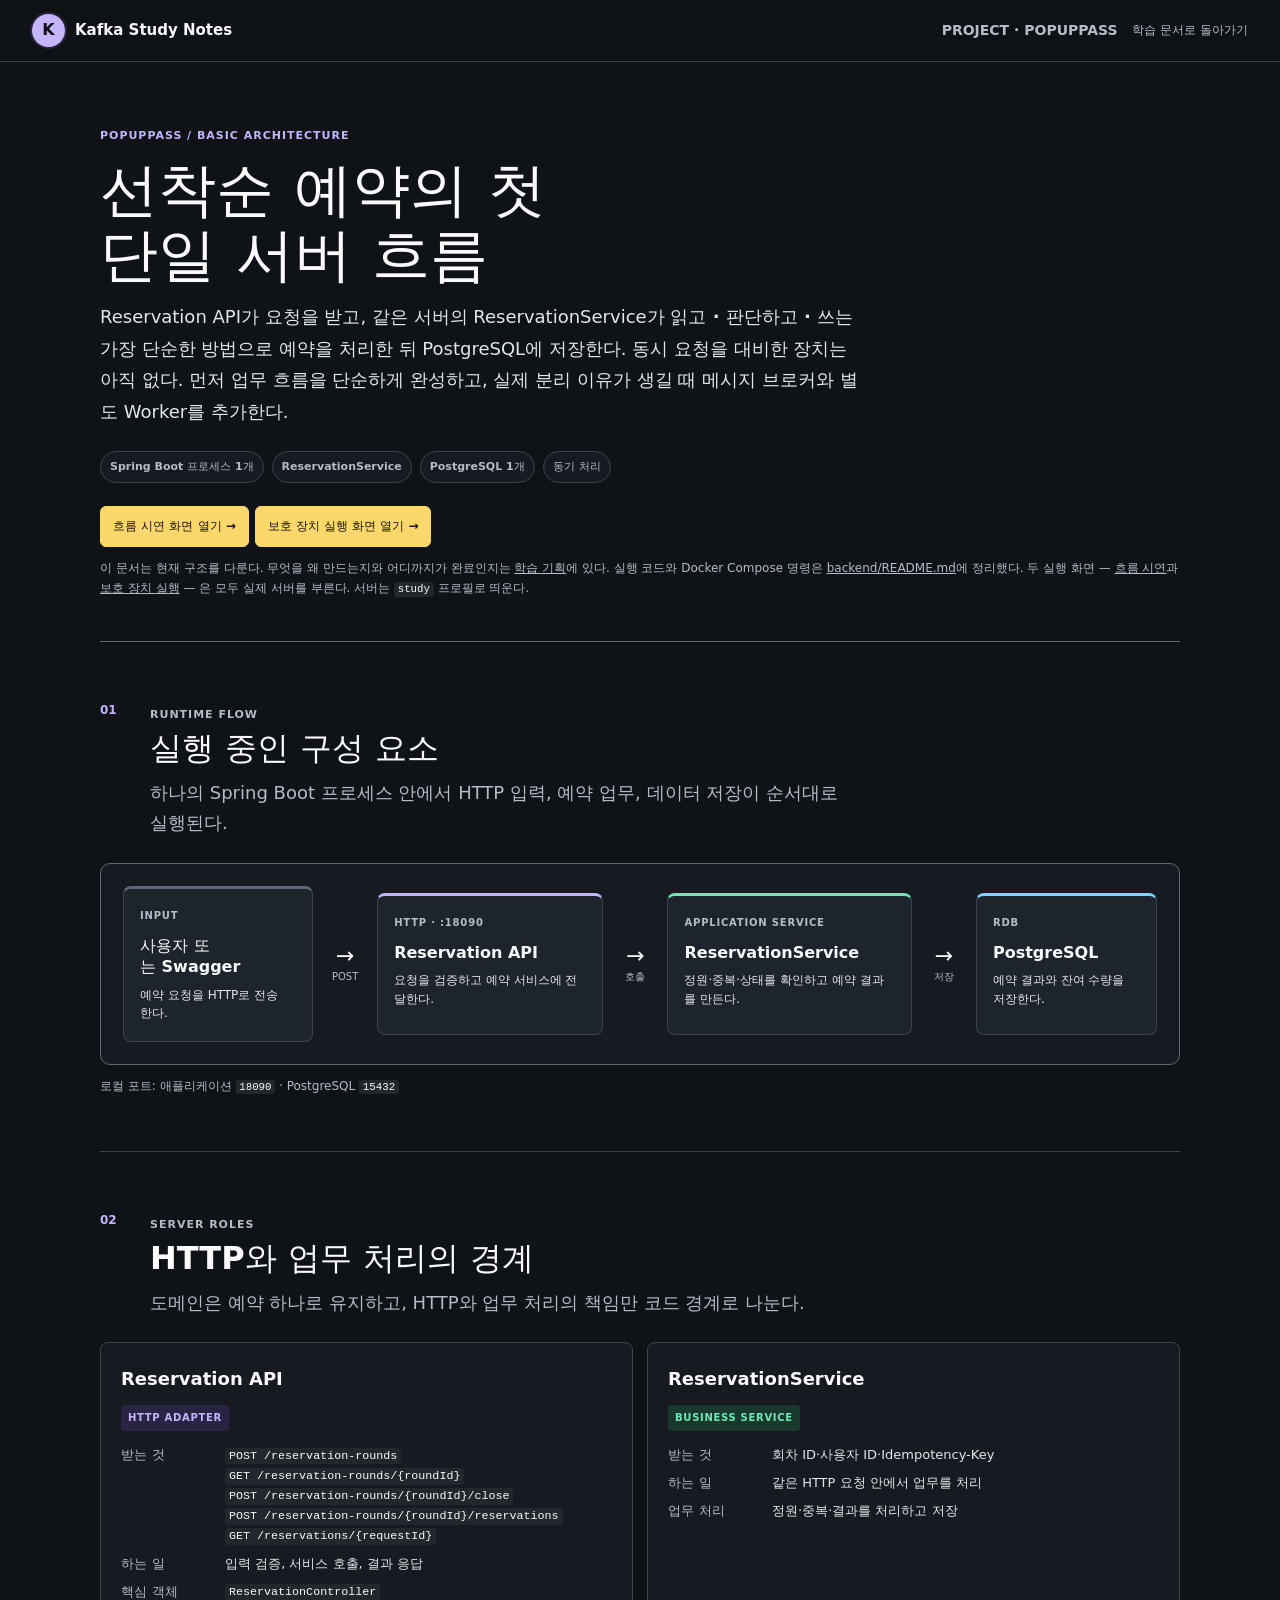
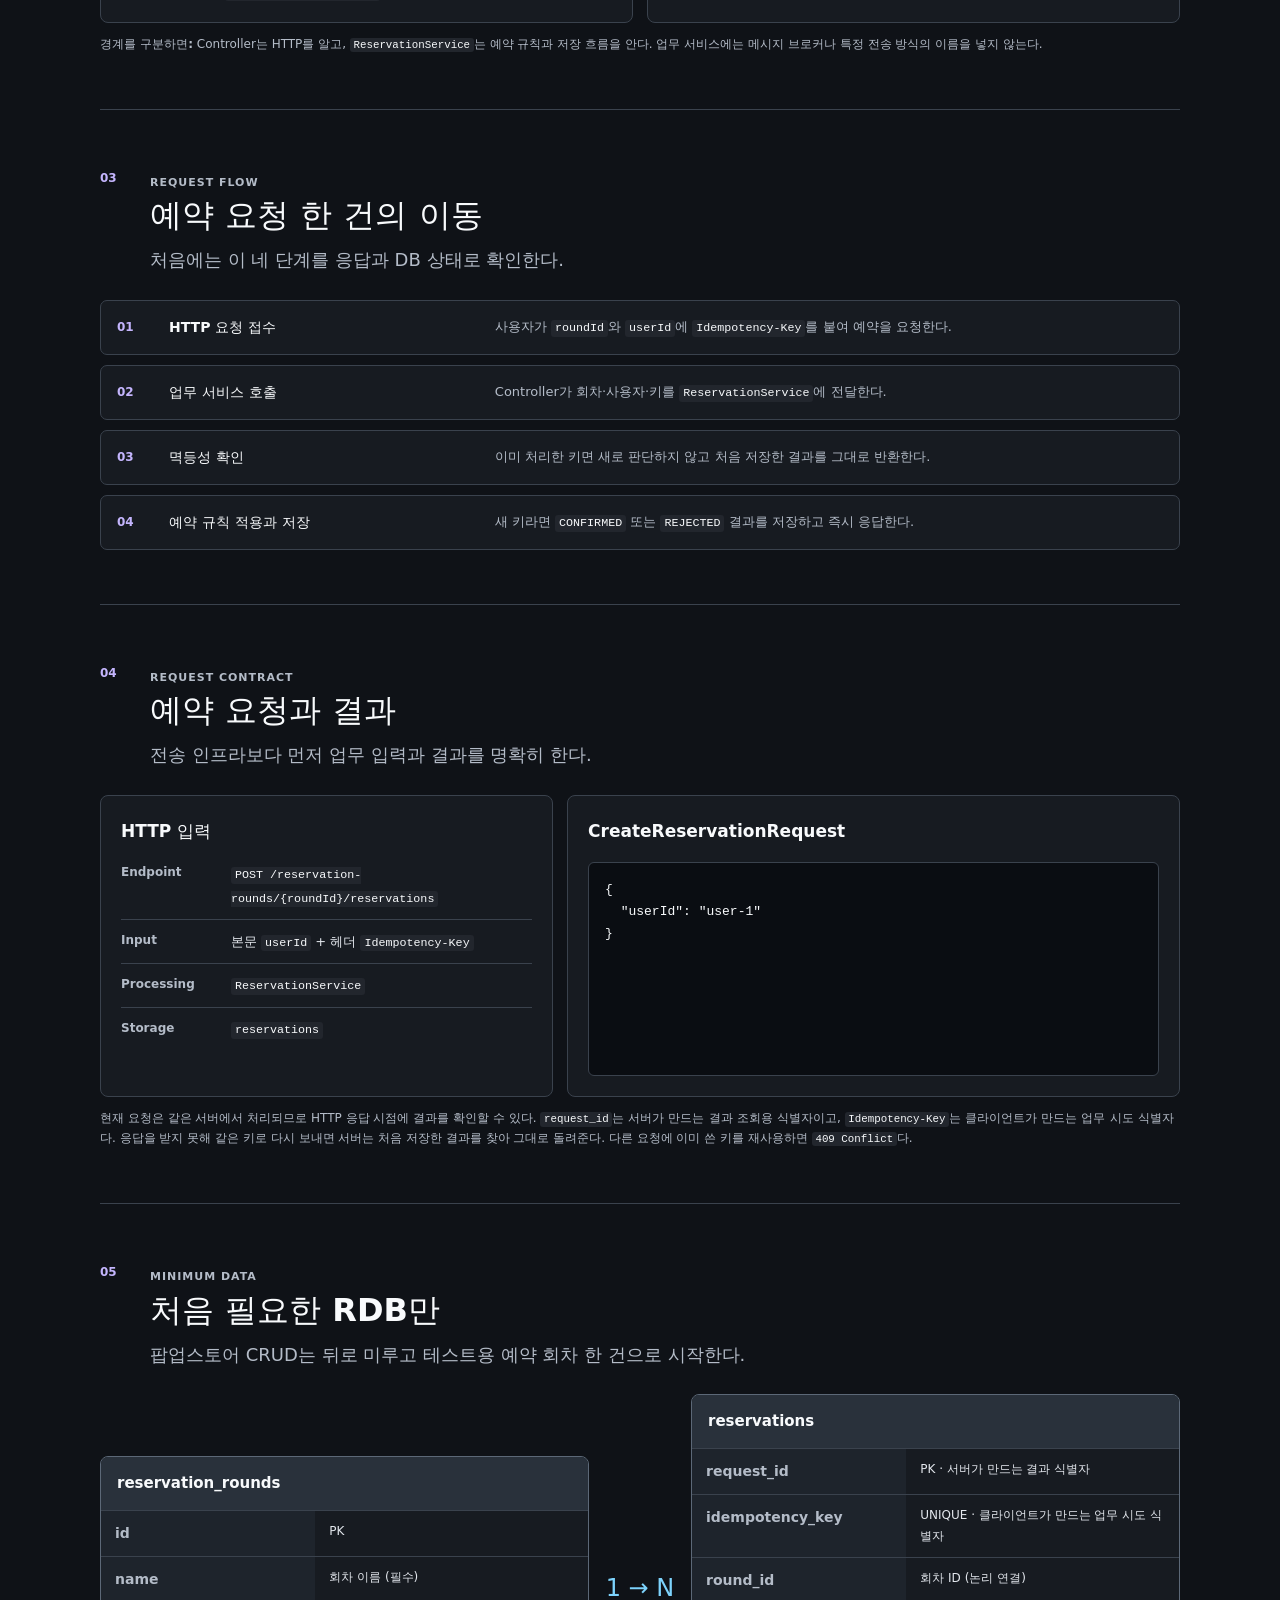
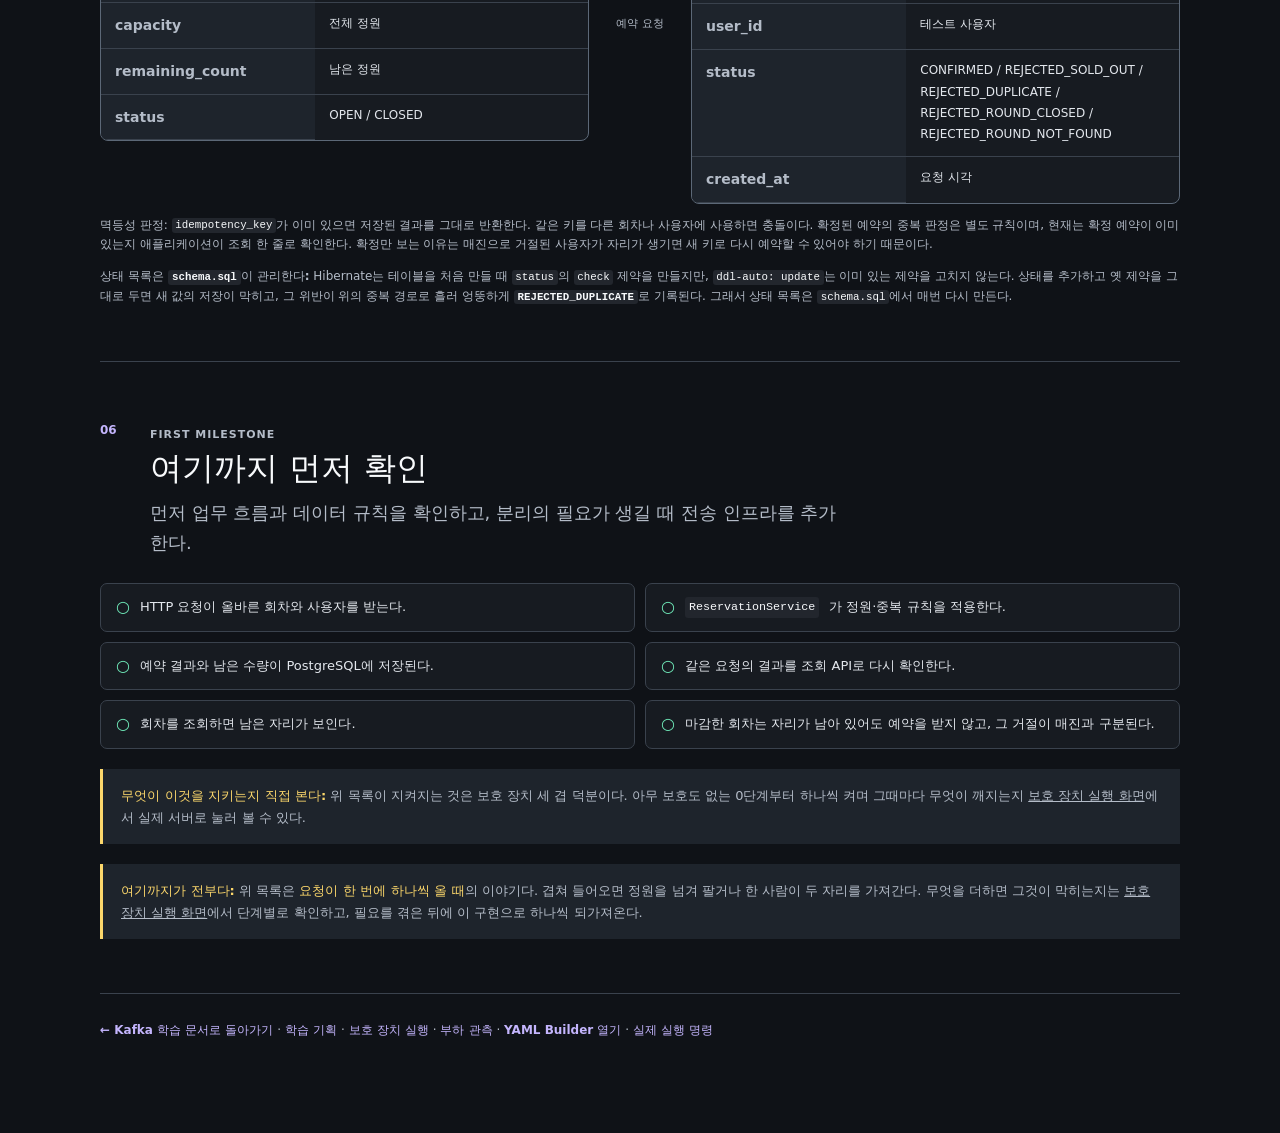
==== commit b6f049ec: "feat: 예약 요청 멱등성 처리 추가" ====
--- a/site/popup-pass-architecture.html
+++ b/site/popup-pass-architecture.html
@@ -111,7 +111,7 @@
             <span class="card-role">Business Service</span>
             <dl>
               <dt>받는 것</dt>
-              <dd>회차 ID와 사용자 ID</dd>
+              <dd>회차 ID·사용자 ID·Idempotency-Key</dd>
               <dt>하는 일</dt>
               <dd>같은 HTTP 요청 안에서 업무를 처리</dd>
               <dt>업무 처리</dt>
@@ -133,10 +133,10 @@
         </div>
 
         <ol class="architecture-timeline">
-          <li><span class="step-number">01</span><strong>HTTP 요청 접수</strong><span>사용자가 <code>roundId</code>와 <code>userId</code>로 예약을 요청한다.</span></li>
-          <li><span class="step-number">02</span><strong>업무 서비스 호출</strong><span>Controller가 <code>ReservationService</code>에 회차와 사용자를 전달한다.</span></li>
-          <li><span class="step-number">03</span><strong>예약 규칙 적용</strong><span>서비스가 <strong>확정된 예약</strong>이 있는지와 잔여 수량을 확인한다.</span></li>
-          <li><span class="step-number">04</span><strong>결과 응답과 DB 저장</strong><span><code>CONFIRMED</code> 또는 <code>REJECTED</code> 결과를 저장하고 즉시 응답한다.</span></li>
+          <li><span class="step-number">01</span><strong>HTTP 요청 접수</strong><span>사용자가 <code>roundId</code>와 <code>userId</code>에 <code>Idempotency-Key</code>를 붙여 예약을 요청한다.</span></li>
+          <li><span class="step-number">02</span><strong>업무 서비스 호출</strong><span>Controller가 회차·사용자·키를 <code>ReservationService</code>에 전달한다.</span></li>
+          <li><span class="step-number">03</span><strong>멱등성 확인</strong><span>이미 처리한 키면 새로 판단하지 않고 처음 저장한 결과를 그대로 반환한다.</span></li>
+          <li><span class="step-number">04</span><strong>예약 규칙 적용과 저장</strong><span>새 키라면 <code>CONFIRMED</code> 또는 <code>REJECTED</code> 결과를 저장하고 즉시 응답한다.</span></li>
         </ol>
       </section>
 
@@ -155,7 +155,7 @@
             <h3>HTTP 입력</h3>
             <dl class="architecture-record-list">
               <div><dt>Endpoint</dt><dd><code>POST /reservation-rounds/{roundId}/reservations</code></dd></div>
-              <div><dt>Input</dt><dd><code>userId</code></dd></div>
+              <div><dt>Input</dt><dd>본문 <code>userId</code> + 헤더 <code>Idempotency-Key</code></dd></div>
               <div><dt>Processing</dt><dd><code>ReservationService</code></dd></div>
               <div><dt>Storage</dt><dd><code>reservations</code></dd></div>
             </dl>
@@ -167,7 +167,7 @@
 }</code></pre>
           </div>
         </div>
-        <p class="architecture-note">현재 요청은 같은 서버에서 처리되므로 HTTP 응답 시점에 결과를 확인할 수 있다. <code>request_id</code>는 <strong>서버가 만드는 결과 조회용 식별자</strong>다. 클라이언트가 지정할 방법은 없으므로, 응답을 받지 못해 다시 보내면 서버는 그것이 같은 업무 요청인지 알지 못한다 &mdash; 새 요청으로 처리한다.</p>
+        <p class="architecture-note">현재 요청은 같은 서버에서 처리되므로 HTTP 응답 시점에 결과를 확인할 수 있다. <code>request_id</code>는 <strong>서버가 만드는 결과 조회용 식별자</strong>이고, <code>Idempotency-Key</code>는 <strong>클라이언트가 만드는 업무 시도 식별자</strong>다. 응답을 받지 못해 같은 키로 다시 보내면 서버는 처음 저장한 결과를 찾아 그대로 돌려준다. 다른 요청에 이미 쓴 키를 재사용하면 <code>409 Conflict</code>다.</p>
       </section>
 
       <section class="architecture-section" id="data-model">
@@ -199,7 +199,8 @@
             <table>
               <tbody>
                 <tr><th>request_id</th><td>PK · 서버가 만드는 결과 식별자</td></tr>
-                <tr><th>round_id</th><td>FK</td></tr>
+                <tr><th>idempotency_key</th><td>UNIQUE · 클라이언트가 만드는 업무 시도 식별자</td></tr>
+                <tr><th>round_id</th><td>회차 ID (논리 연결)</td></tr>
                 <tr><th>user_id</th><td>테스트 사용자</td></tr>
                 <tr><th>status</th><td>CONFIRMED / REJECTED_SOLD_OUT / REJECTED_DUPLICATE / REJECTED_ROUND_CLOSED / REJECTED_ROUND_NOT_FOUND</td></tr>
                 <tr><th>created_at</th><td>요청 시각</td></tr>
@@ -207,7 +208,7 @@
             </table>
           </div>
         </div>
-        <p class="architecture-note">중복 판정: 확정된 예약이 이미 있는지 <strong>애플리케이션이 조회 한 줄로</strong> 확인한다. 확정만 보는 이유는 매진으로 거절된 사용자가 자리가 생기면 다시 예약할 수 있어야 하기 때문이고, 그래서 거절 시도도 모두 기록에 남긴다. <strong>DB에는 이를 막는 제약이 없다</strong> &mdash; 요청이 겹쳐 둘 다 &ldquo;확정 없음&rdquo;을 읽고 지나가면 한 사람이 두 자리를 가져간다.</p>
+        <p class="architecture-note">멱등성 판정: <code>idempotency_key</code>가 이미 있으면 저장된 결과를 그대로 반환한다. 같은 키를 다른 회차나 사용자에 사용하면 충돌이다. 확정된 예약의 중복 판정은 별도 규칙이며, 현재는 확정 예약이 이미 있는지 <strong>애플리케이션이 조회 한 줄로</strong> 확인한다. 확정만 보는 이유는 매진으로 거절된 사용자가 자리가 생기면 새 키로 다시 예약할 수 있어야 하기 때문이다.</p>
         <p class="architecture-note"><strong>상태 목록은 <code>schema.sql</code>이 관리한다:</strong> Hibernate는 테이블을 처음 만들 때 <code>status</code>의 <code>check</code> 제약을 만들지만, <code>ddl-auto: update</code>는 이미 있는 제약을 고치지 않는다. 상태를 추가하고 옛 제약을 그대로 두면 새 값의 저장이 막히고, 그 위반이 위의 중복 경로로 흘러 <strong>엉뚱하게 <code>REJECTED_DUPLICATE</code>로 기록된다</strong>. 그래서 상태 목록은 <code>schema.sql</code>에서 매번 다시 만든다.</p>
       </section>
 
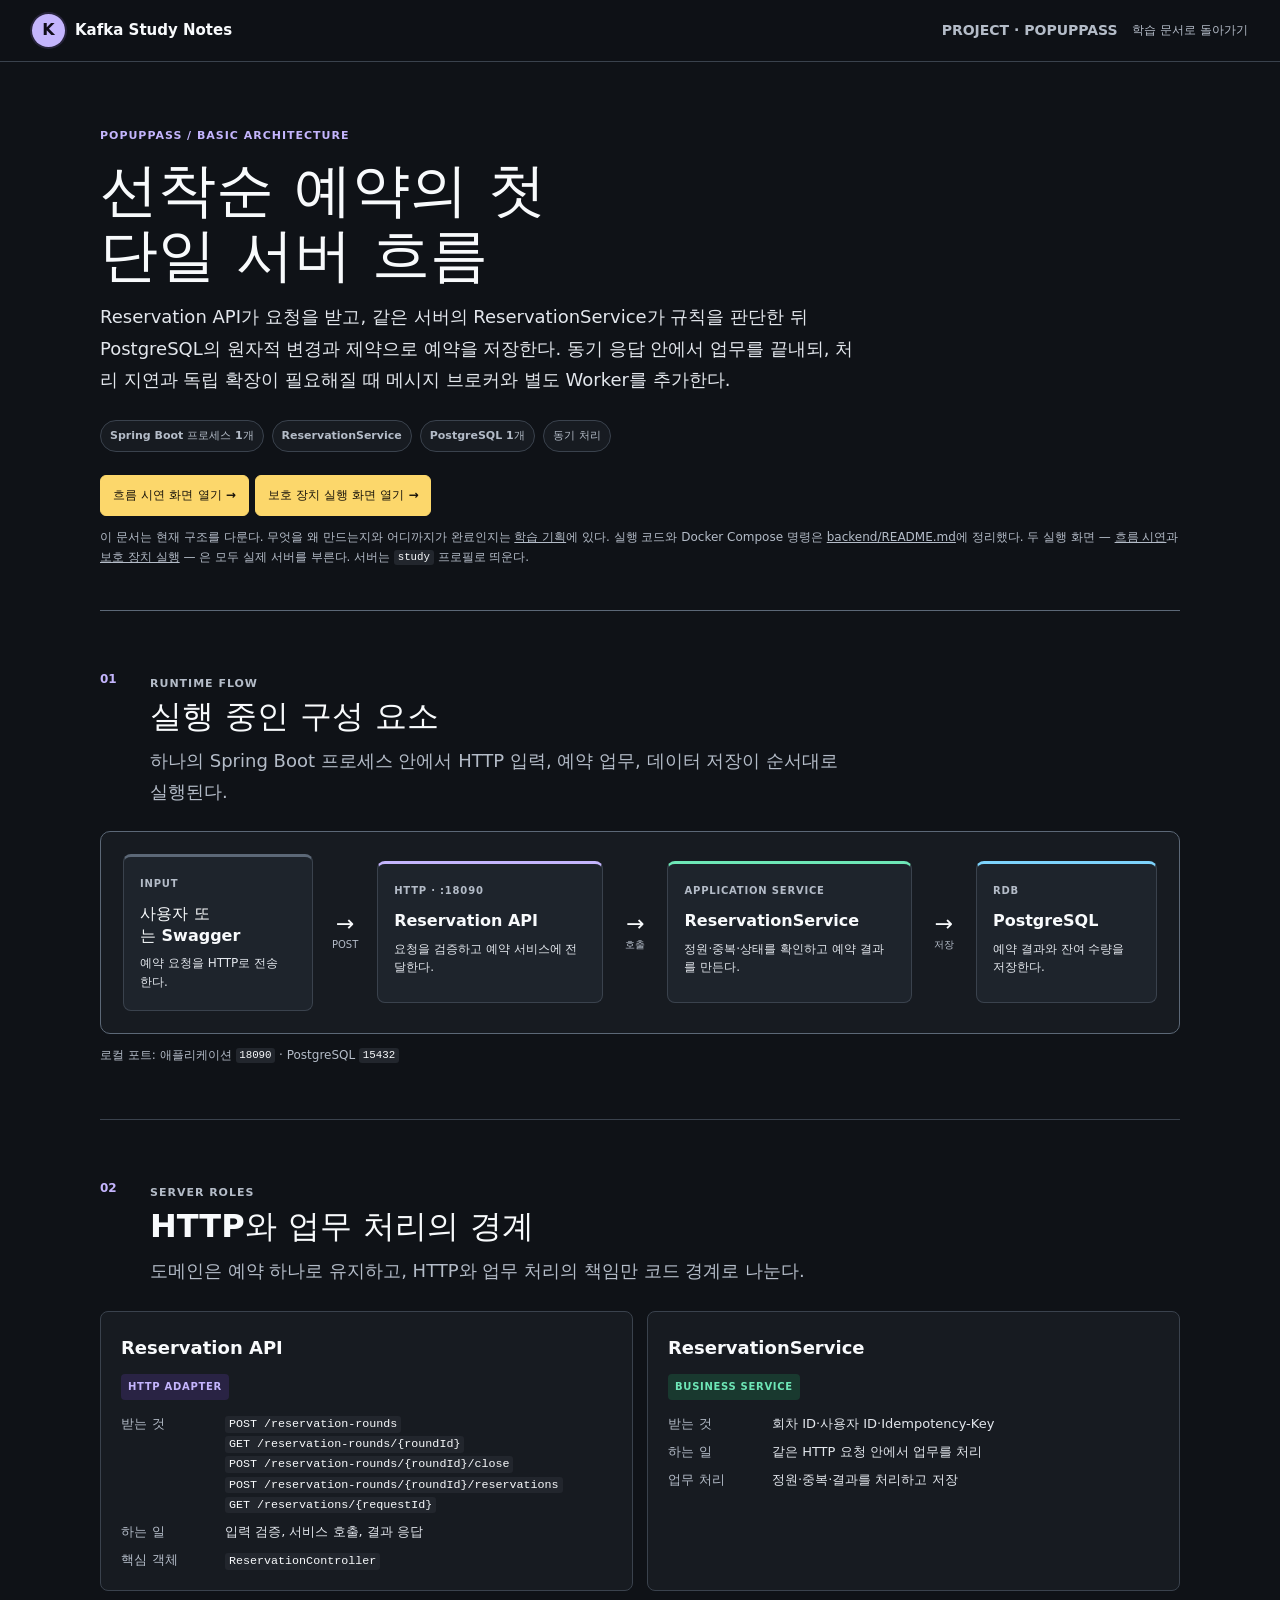
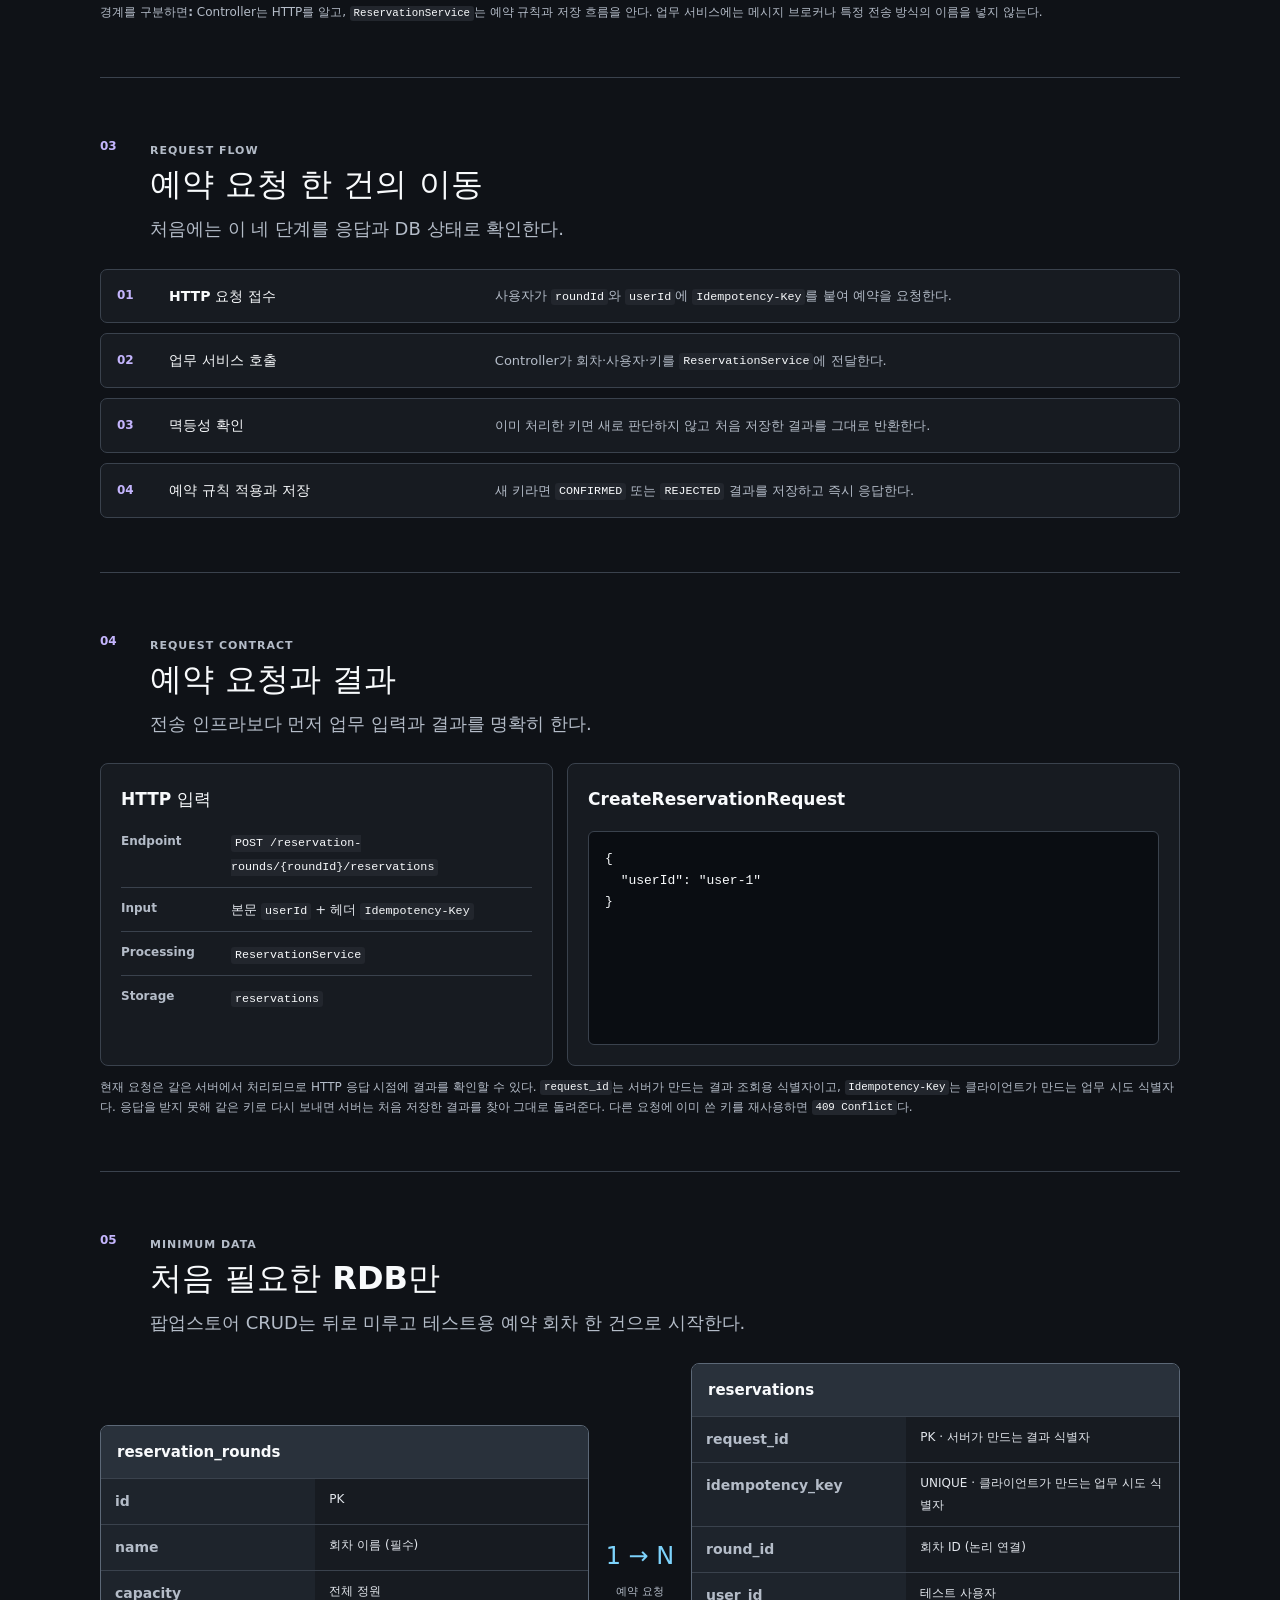
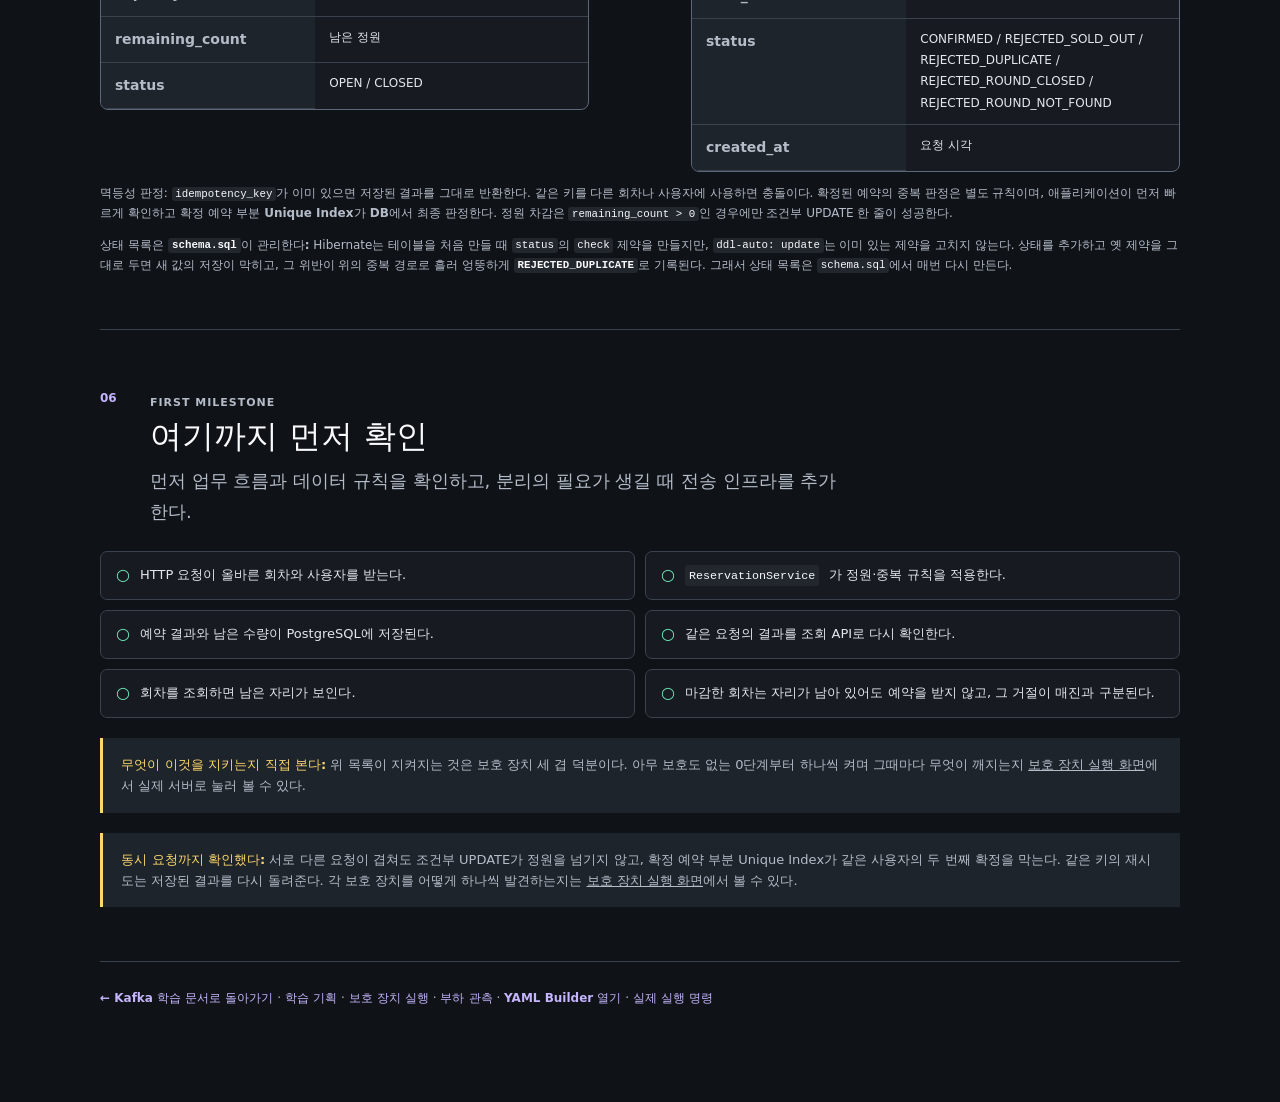
==== commit 728d8b58: "feat: 예약 동시성 보호 추가" ====
--- a/site/popup-pass-architecture.html
+++ b/site/popup-pass-architecture.html
@@ -27,7 +27,7 @@
       <header class="architecture-hero">
         <p class="architecture-eyebrow">PopupPass / Basic Architecture</p>
         <h1>선착순 예약의 첫 단일 서버 흐름</h1>
-        <p class="architecture-lead">Reservation API가 요청을 받고, 같은 서버의 ReservationService가 <strong>읽고 · 판단하고 · 쓰는</strong> 가장 단순한 방법으로 예약을 처리한 뒤 PostgreSQL에 저장한다. 동시 요청을 대비한 장치는 아직 없다. 먼저 업무 흐름을 단순하게 완성하고, 실제 분리 이유가 생길 때 메시지 브로커와 별도 Worker를 추가한다.</p>
+        <p class="architecture-lead">Reservation API가 요청을 받고, 같은 서버의 ReservationService가 규칙을 판단한 뒤 PostgreSQL의 원자적 변경과 제약으로 예약을 저장한다. 동기 응답 안에서 업무를 끝내되, 처리 지연과 독립 확장이 필요해질 때 메시지 브로커와 별도 Worker를 추가한다.</p>
         <div class="architecture-pills" aria-label="첫 단계 구성">
           <span class="architecture-pill">Spring Boot 프로세스 1개</span>
           <span class="architecture-pill">ReservationService</span>
@@ -208,7 +208,7 @@
             </table>
           </div>
         </div>
-        <p class="architecture-note">멱등성 판정: <code>idempotency_key</code>가 이미 있으면 저장된 결과를 그대로 반환한다. 같은 키를 다른 회차나 사용자에 사용하면 충돌이다. 확정된 예약의 중복 판정은 별도 규칙이며, 현재는 확정 예약이 이미 있는지 <strong>애플리케이션이 조회 한 줄로</strong> 확인한다. 확정만 보는 이유는 매진으로 거절된 사용자가 자리가 생기면 새 키로 다시 예약할 수 있어야 하기 때문이다.</p>
+        <p class="architecture-note">멱등성 판정: <code>idempotency_key</code>가 이미 있으면 저장된 결과를 그대로 반환한다. 같은 키를 다른 회차나 사용자에 사용하면 충돌이다. 확정된 예약의 중복 판정은 별도 규칙이며, 애플리케이션이 먼저 빠르게 확인하고 <strong>확정 예약 부분 Unique Index가 DB에서 최종 판정</strong>한다. 정원 차감은 <code>remaining_count &gt; 0</code>인 경우에만 조건부 UPDATE 한 줄이 성공한다.</p>
         <p class="architecture-note"><strong>상태 목록은 <code>schema.sql</code>이 관리한다:</strong> Hibernate는 테이블을 처음 만들 때 <code>status</code>의 <code>check</code> 제약을 만들지만, <code>ddl-auto: update</code>는 이미 있는 제약을 고치지 않는다. 상태를 추가하고 옛 제약을 그대로 두면 새 값의 저장이 막히고, 그 위반이 위의 중복 경로로 흘러 <strong>엉뚱하게 <code>REJECTED_DUPLICATE</code>로 기록된다</strong>. 그래서 상태 목록은 <code>schema.sql</code>에서 매번 다시 만든다.</p>
       </section>
 
@@ -233,7 +233,7 @@
 
         <div class="architecture-later"><strong>무엇이 이것을 지키는지 직접 본다:</strong> 위 목록이 지켜지는 것은 보호 장치 세 겹 덕분이다. 아무 보호도 없는 0단계부터 하나씩 켜며 그때마다 무엇이 깨지는지 <a href="./popup-pass-guards.html">보호 장치 실행 화면</a>에서 실제 서버로 눌러 볼 수 있다.</div>
 
-        <div class="architecture-later"><strong>여기까지가 전부다:</strong> 위 목록은 <strong>요청이 한 번에 하나씩 올 때</strong>의 이야기다. 겹쳐 들어오면 정원을 넘겨 팔거나 한 사람이 두 자리를 가져간다. 무엇을 더하면 그것이 막히는지는 <a href="./popup-pass-guards.html">보호 장치 실행 화면</a>에서 단계별로 확인하고, 필요를 겪은 뒤에 이 구현으로 하나씩 되가져온다.</div>
+        <div class="architecture-later"><strong>동시 요청까지 확인했다:</strong> 서로 다른 요청이 겹쳐도 조건부 UPDATE가 정원을 넘기지 않고, 확정 예약 부분 Unique Index가 같은 사용자의 두 번째 확정을 막는다. 같은 키의 재시도는 저장된 결과를 다시 돌려준다. 각 보호 장치를 어떻게 하나씩 발견하는지는 <a href="./popup-pass-guards.html">보호 장치 실행 화면</a>에서 볼 수 있다.</div>
       </section>
 
       <footer class="architecture-footer">
